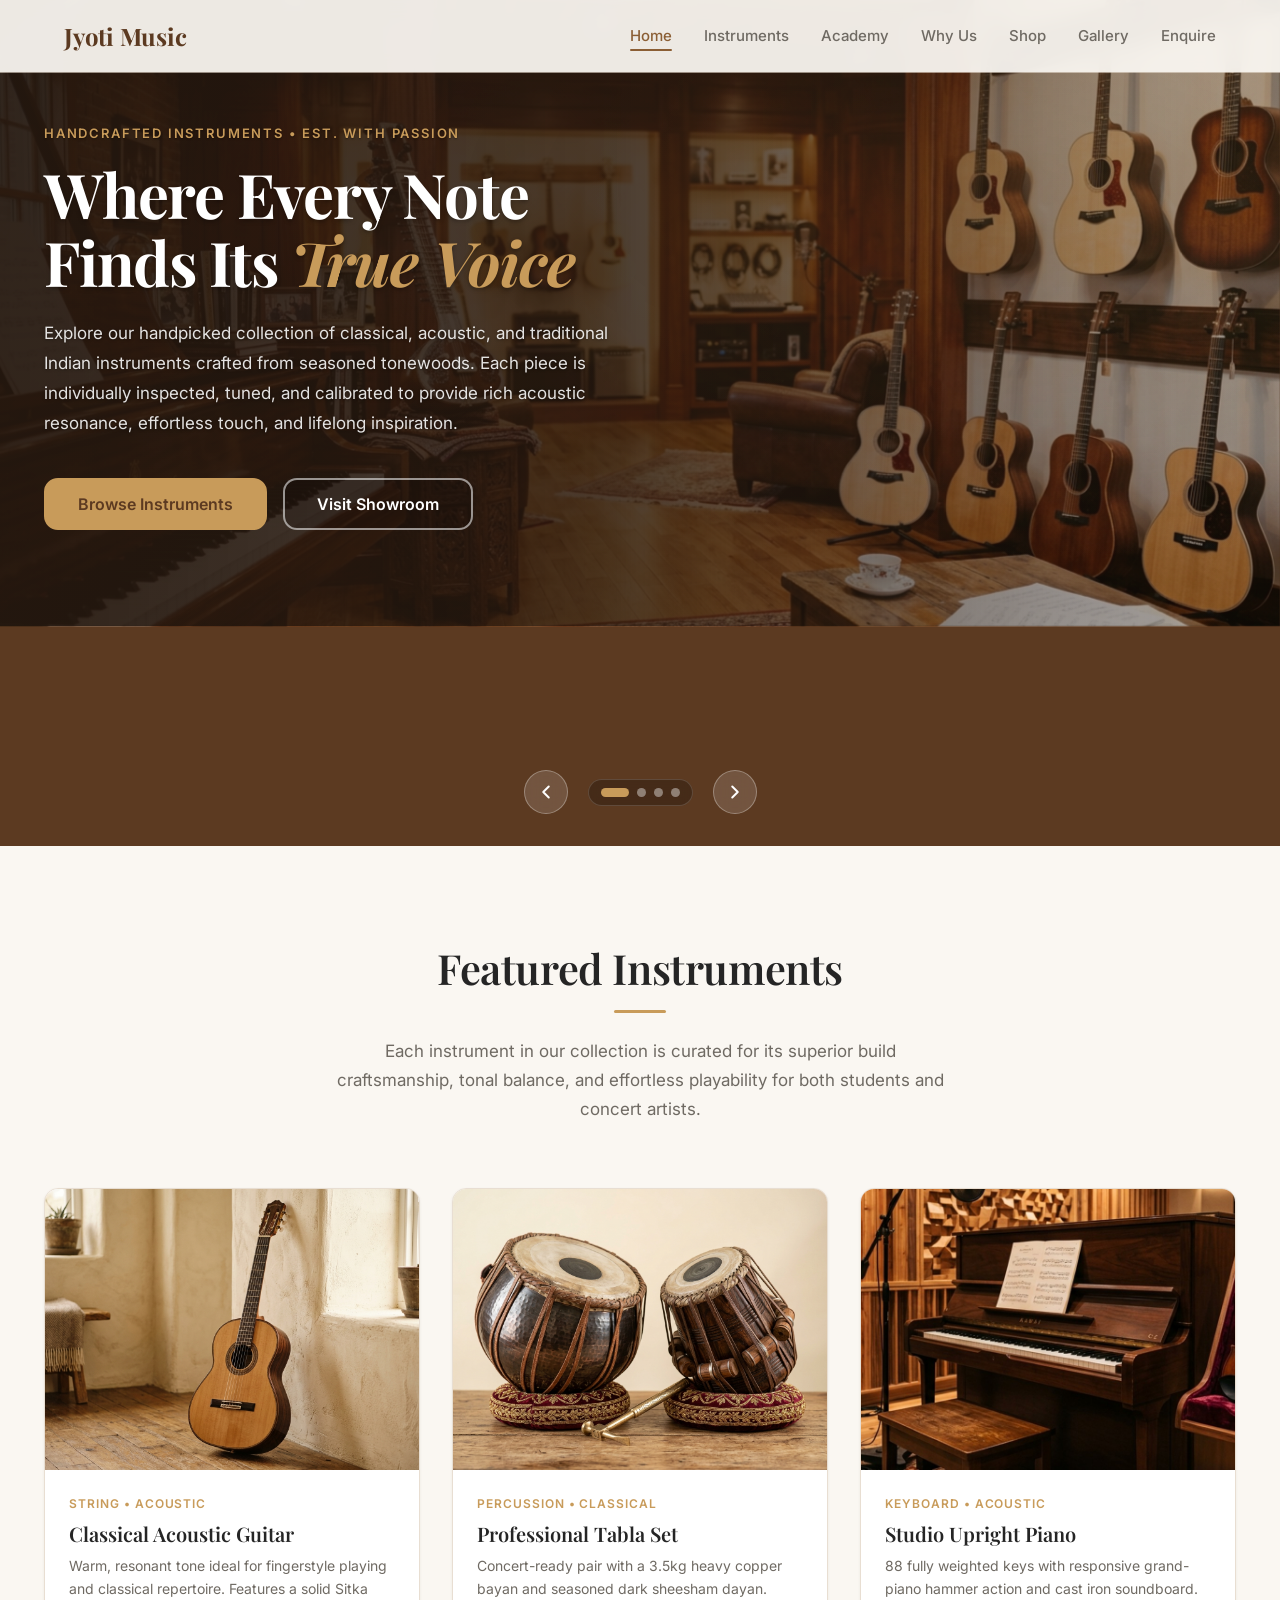
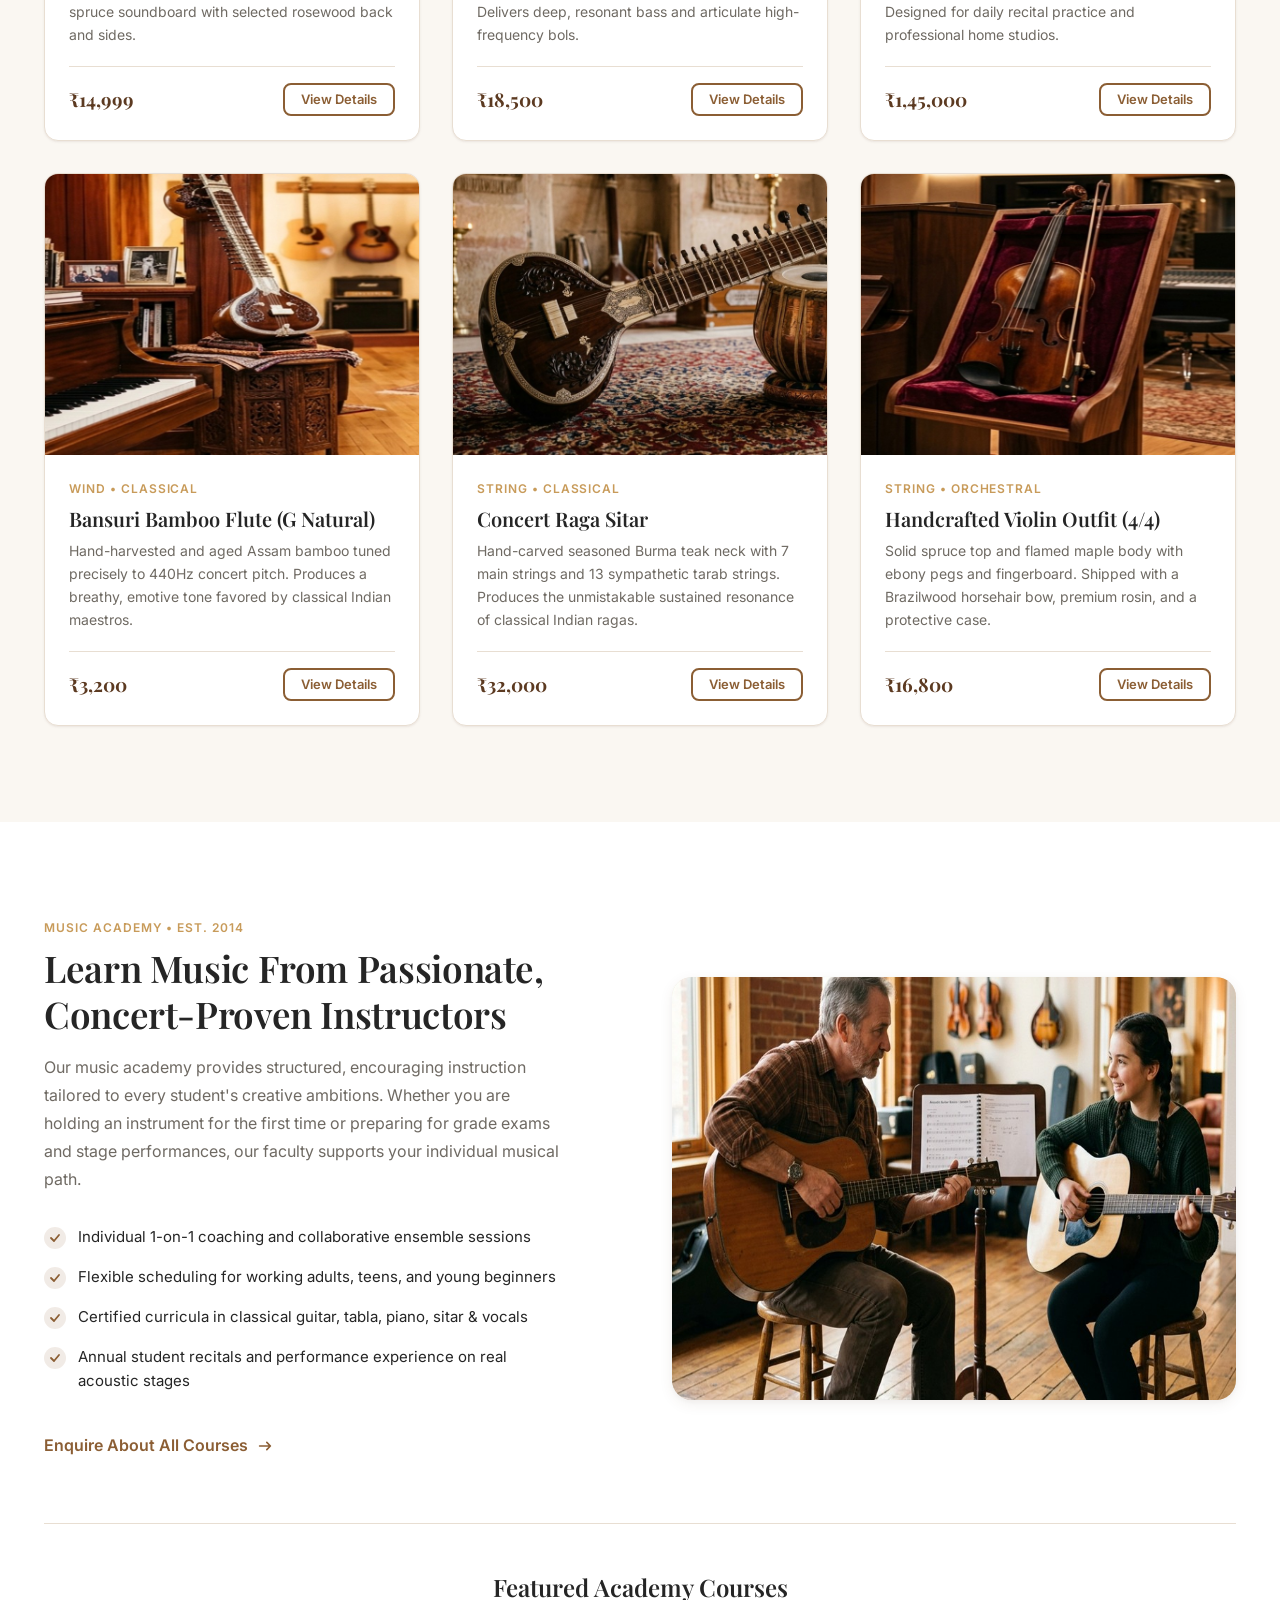
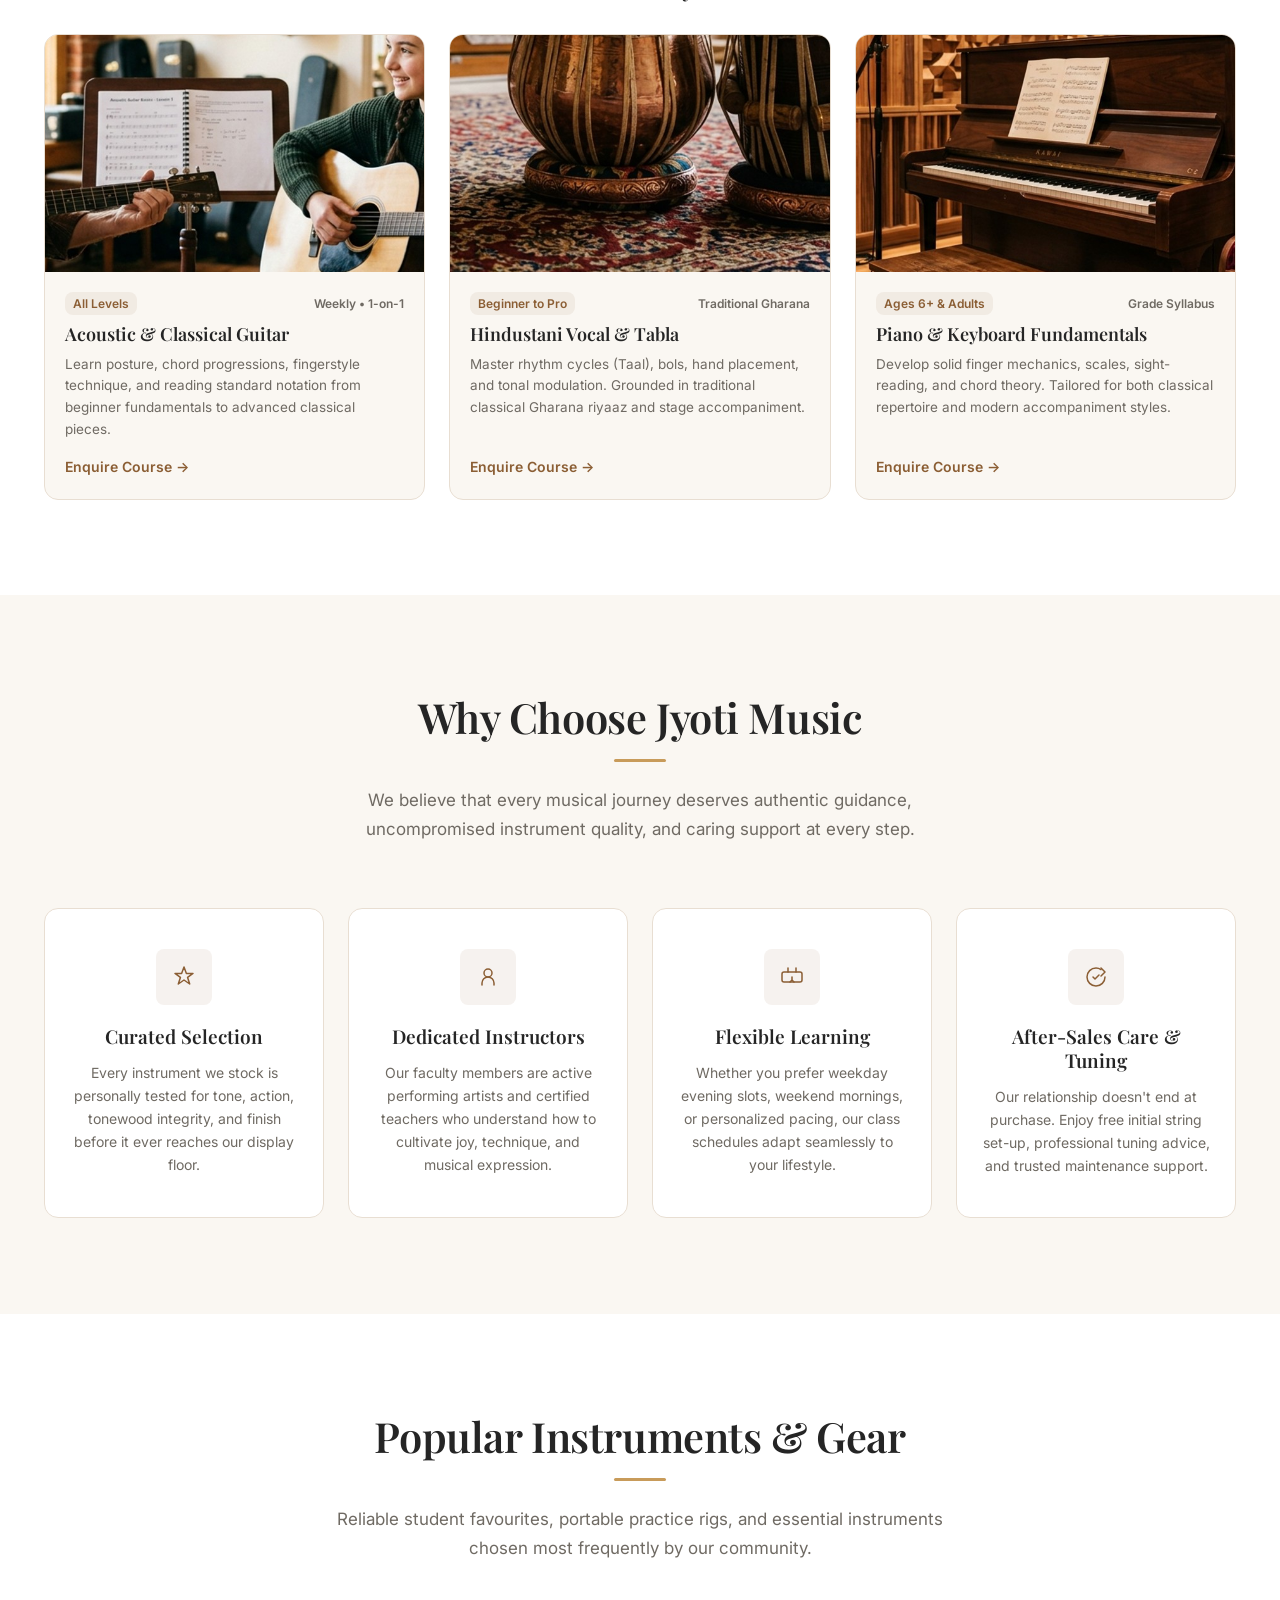
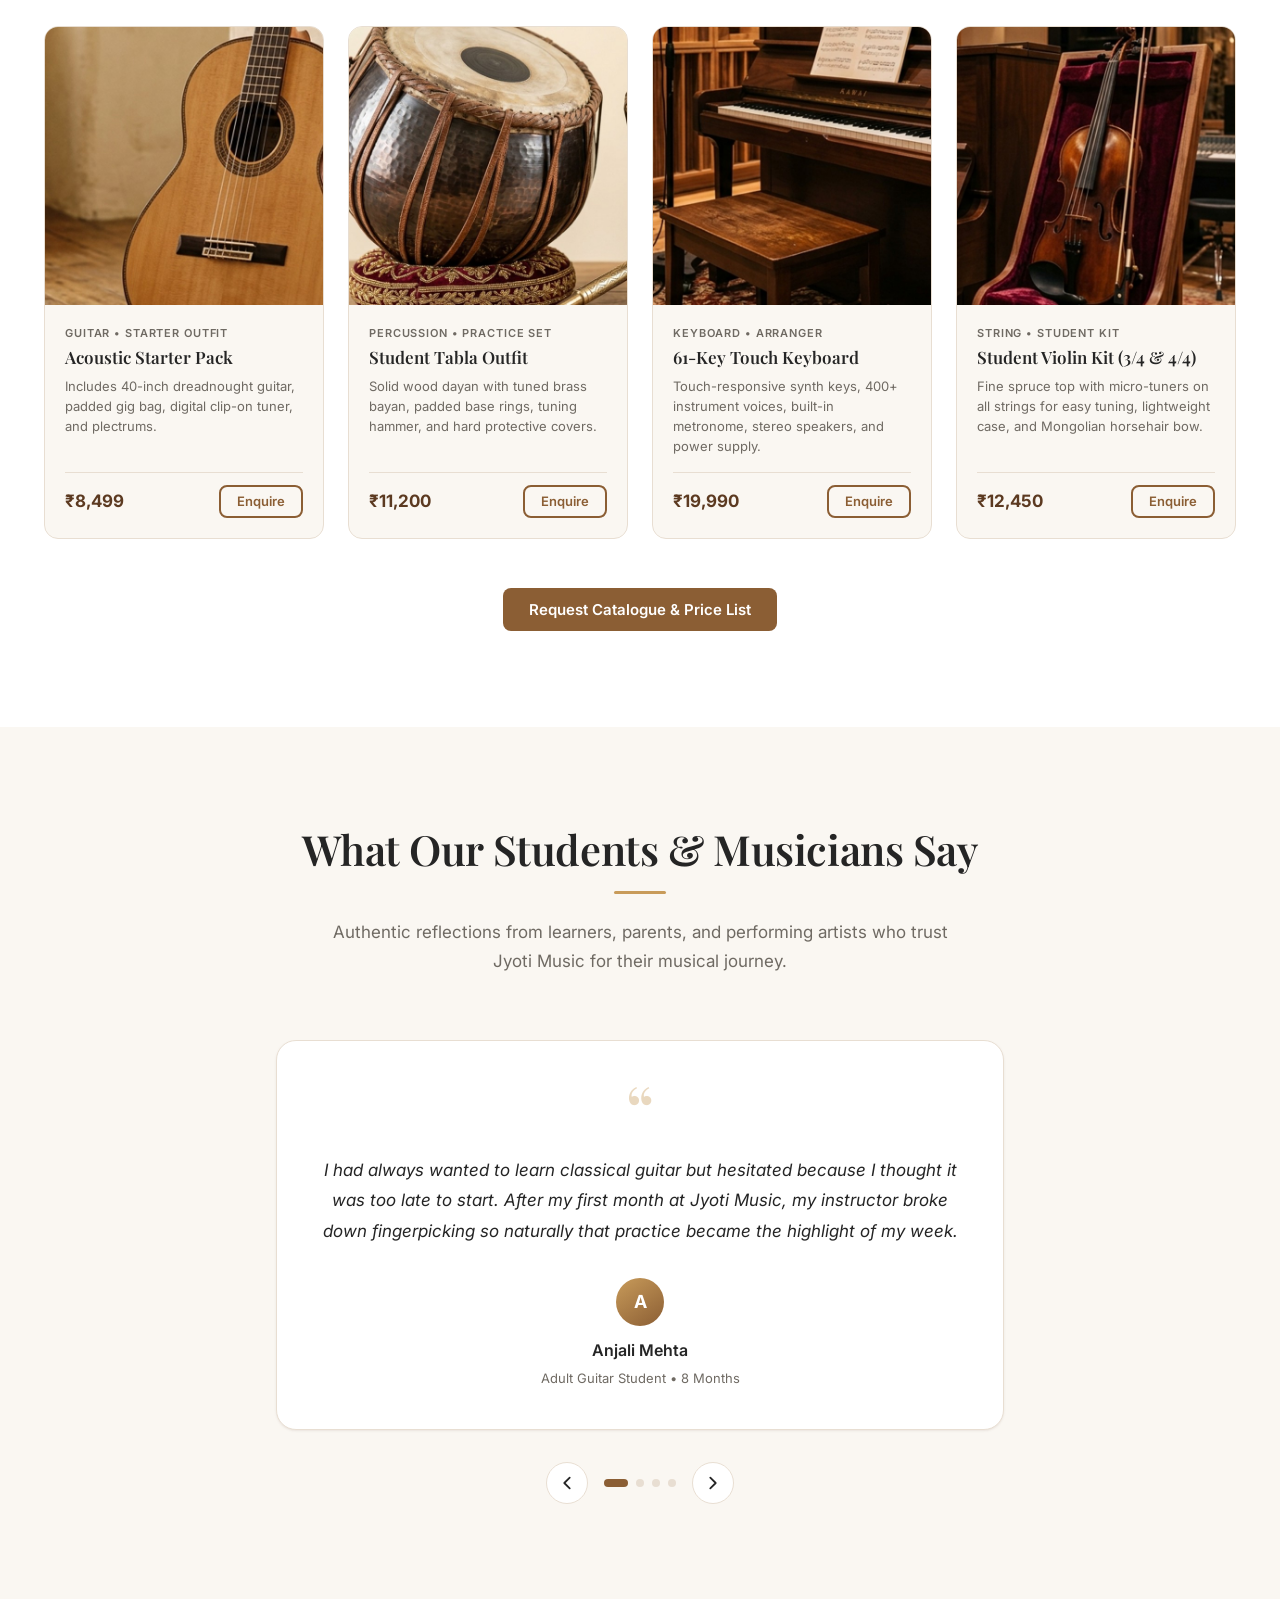
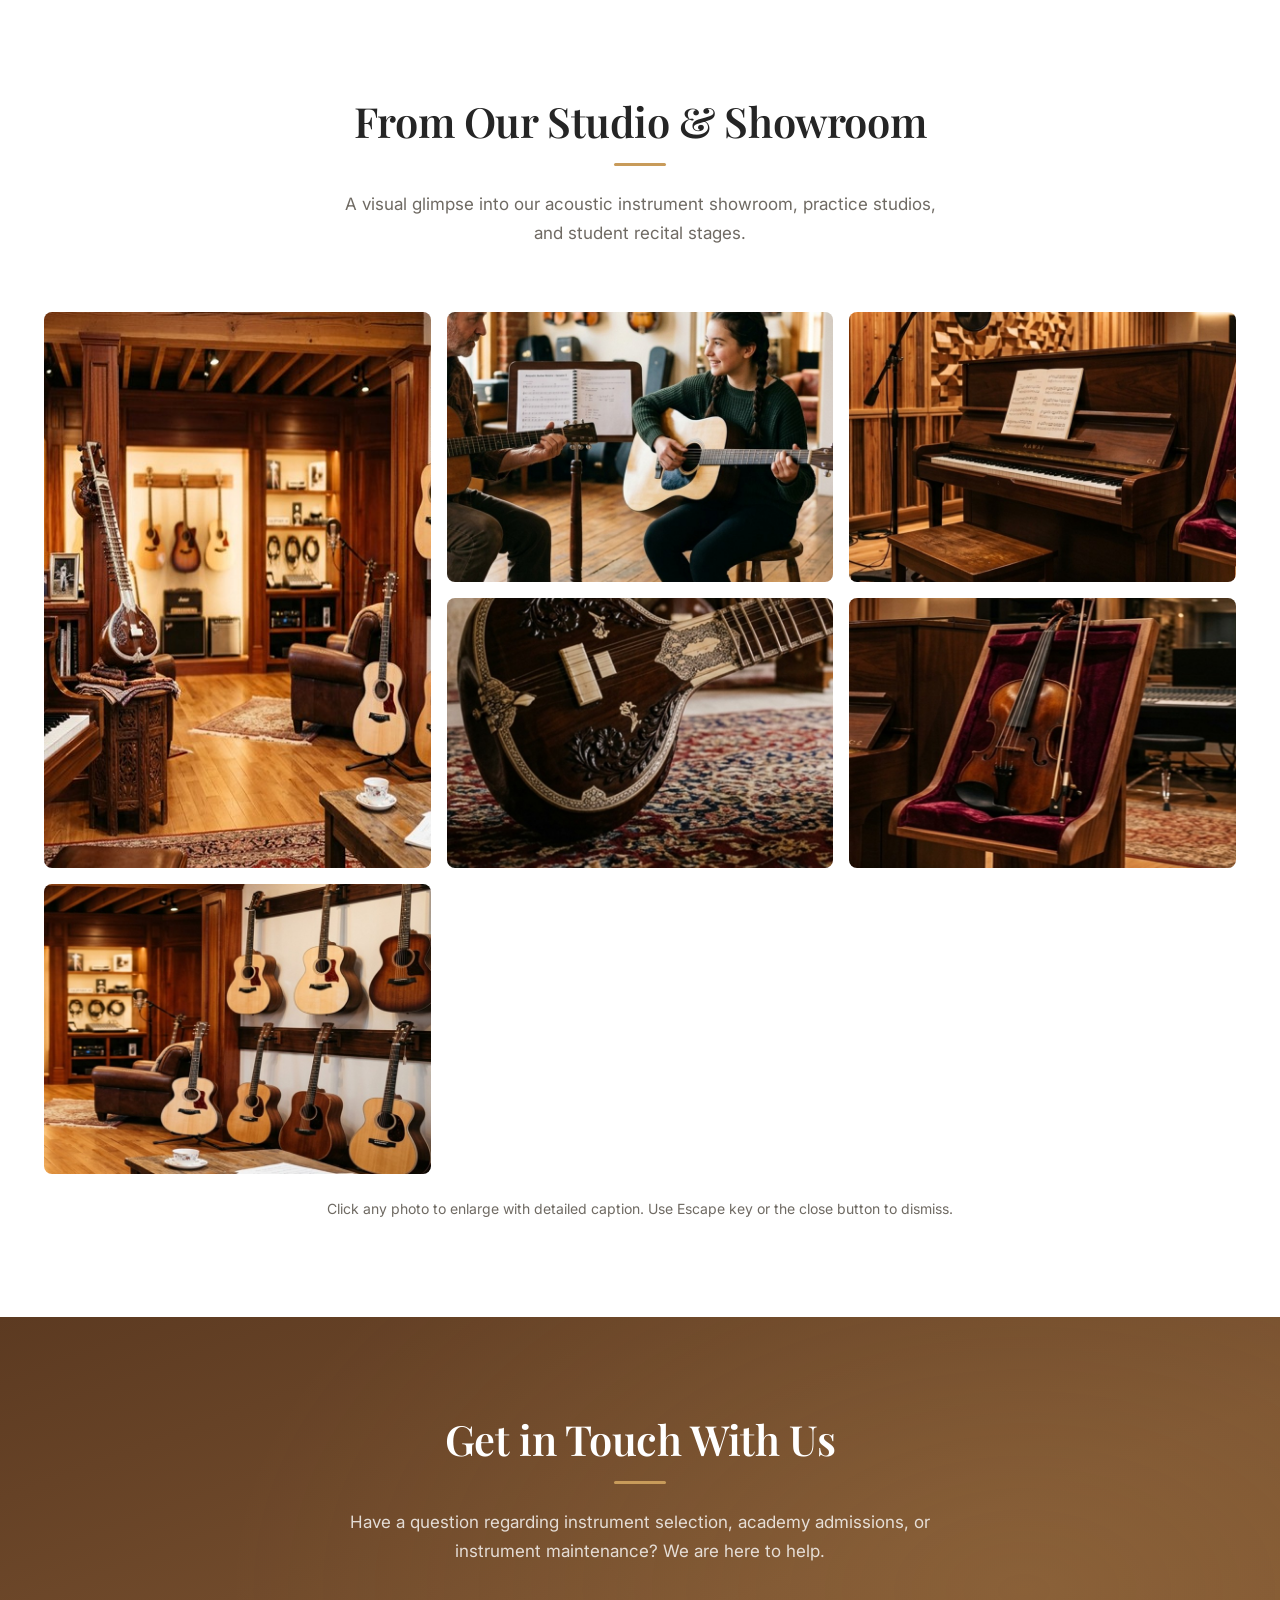
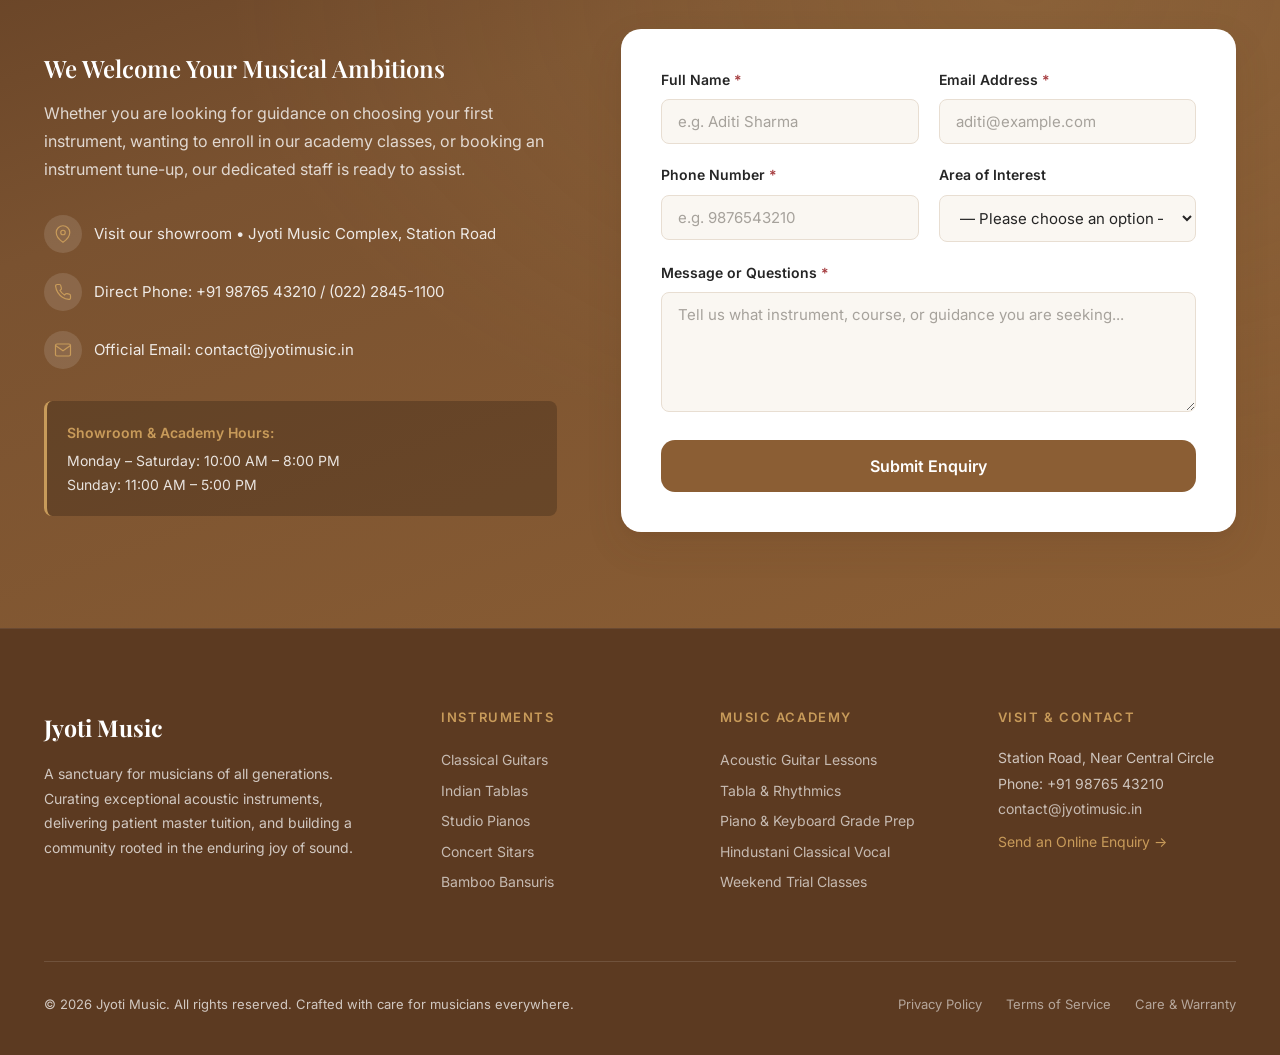
==== homepage/index.html @ 113c002e "adding homepage files" ====
<!DOCTYPE html>
<html lang="en">
<head>
  <meta charset="UTF-8" />
  <meta name="viewport" content="width=device-width, initial-scale=1.0" />
  <meta name="description" content="Jyoti Music — Discover a curated collection of fine musical instruments and enrol in expert-led music classes. Bringing the joy of music to every home." />
  <title>Jyoti Music | Fine Instruments &amp; Music Academy</title>

  <!-- Google Fonts — Playfair Display & Inter -->
  <link rel="preconnect" href="https://fonts.googleapis.com" />
  <link rel="preconnect" href="https://fonts.gstatic.com" crossorigin />
  <link href="https://fonts.googleapis.com/css2?family=Inter:wght@400;500;600;700&family=Playfair+Display:ital,wght@0,600;0,700;1,600&display=swap" rel="stylesheet" />

  <!-- Module stylesheet -->
  <link rel="stylesheet" href="css/style.css" />
</head>
<body>

  <!-- ==========================================
       HEADER & NAVIGATION
       ========================================== -->
  <header class="home-header" id="home-header" role="banner">
    <nav class="home-nav" aria-label="Main navigation">

      <a href="#home-hero" class="home-logo" aria-label="Jyoti Music — go to homepage">
        Jyoti Music
      </a>

      <!-- Mobile overlay -->
      <div class="home-nav-overlay" id="home-nav-overlay" aria-hidden="true"></div>

      <!-- Nav links -->
      <ul class="home-nav-links" id="home-nav-links" role="list">
        <li><a href="#home-hero"        class="home-nav-link home-nav-link--active">Home</a></li>
        <li><a href="#home-instruments" class="home-nav-link">Instruments</a></li>
        <li><a href="#home-academy"     class="home-nav-link">Academy</a></li>
        <li><a href="#home-why"         class="home-nav-link">Why Us</a></li>
        <li><a href="#home-products"    class="home-nav-link">Shop</a></li>
        <li><a href="#home-gallery"     class="home-nav-link">Gallery</a></li>
        <li><a href="#home-enquiry"     class="home-nav-link">Enquire</a></li>
      </ul>

      <!-- Hamburger toggle -->
      <button
        class="home-nav-toggle"
        id="home-nav-toggle"
        aria-label="Open navigation menu"
        aria-expanded="false"
        aria-controls="home-nav-links"
      >
        <span class="home-nav-toggle-bar"></span>
        <span class="home-nav-toggle-bar"></span>
        <span class="home-nav-toggle-bar"></span>
      </button>

    </nav>
  </header>


  <main id="main-content">

    <!-- ==========================================
         HERO SECTION (IMAGE & CONTENT SLIDER)
         ========================================== -->
    <section
      class="home-hero"
      id="home-hero"
      aria-label="Jyoti Music Highlights Slider"
      role="region"
      aria-roledescription="carousel"
    >
      <div class="home-hero-slider" id="home-hero-slider" aria-live="polite">

        <!-- Slide 1: Handcrafted Instruments -->
        <div
          class="home-hero-slide home-hero-slide--active"
          role="group"
          aria-roledescription="slide"
          aria-label="Slide 1 of 4: Handcrafted Instruments"
          data-slide="0"
        >
          <div class="home-hero-slide-bg" style="background-image: url('assets/hero-instruments.jpg');" role="img" aria-label="Jyoti Music showroom with guitars, sitar, and upright piano"></div>
          <div class="home-hero-slide-overlay" aria-hidden="true"></div>
          <div class="home-container home-hero-content">
            <span class="home-hero-eyebrow">Handcrafted Instruments &bull; Est. With Passion</span>
            <h1 class="home-hero-title">
              Where Every Note<br />
              Finds Its <em>True Voice</em>
            </h1>
            <p class="home-hero-description">
              Explore our handpicked collection of classical, acoustic, and traditional Indian instruments crafted from seasoned tonewoods. Each piece is individually inspected, tuned, and calibrated to provide rich acoustic resonance, effortless touch, and lifelong inspiration.
            </p>
            <div class="home-hero-actions">
              <a href="#home-instruments" class="home-btn home-btn--primary home-btn--lg">
                Browse Instruments
              </a>
              <a href="#home-enquiry" class="home-btn home-btn--secondary home-btn--lg">
                Visit Showroom
              </a>
            </div>
          </div>
        </div>

        <!-- Slide 2: Music Academy -->
        <div
          class="home-hero-slide"
          role="group"
          aria-roledescription="slide"
          aria-label="Slide 2 of 4: Jyoti Music Academy"
          data-slide="1"
        >
          <div class="home-hero-slide-bg" style="background-image: url('assets/hero-academy.jpg');" role="img" aria-label="Music instructor teaching guitar to a young student"></div>
          <div class="home-hero-slide-overlay" aria-hidden="true"></div>
          <div class="home-container home-hero-content">
            <span class="home-hero-eyebrow">Jyoti Music Academy &bull; All Ages &amp; Levels</span>
            <h2 class="home-hero-title">
              Master the Craft With<br />
              <em>Devoted Mentors</em>
            </h2>
            <p class="home-hero-description">
              Whether you are discovering your first acoustic guitar chords or mastering intricate classical ragas, our academy nurtures musical fluency in a welcoming, structured environment. Benefit from personalized one-on-one sessions led by experienced concert musicians.
            </p>
            <div class="home-hero-actions">
              <a href="#home-academy" class="home-btn home-btn--primary home-btn--lg">
                Explore Academy
              </a>
              <a href="#home-enquiry" class="home-btn home-btn--secondary home-btn--lg">
                Book a Trial Class
              </a>
            </div>
          </div>
        </div>

        <!-- Slide 3: Indian Classical Heritage -->
        <div
          class="home-hero-slide"
          role="group"
          aria-roledescription="slide"
          aria-label="Slide 3 of 4: Indian Classical Heritage"
          data-slide="2"
        >
          <div class="home-hero-slide-bg" style="background-image: url('assets/hero-classical.jpg');" role="img" aria-label="Concert sitar and professional tabla pair on an ornate rug"></div>
          <div class="home-hero-slide-overlay" aria-hidden="true"></div>
          <div class="home-container home-hero-content">
            <span class="home-hero-eyebrow">Classical Heritage &bull; Artisan Craftsmanship</span>
            <h2 class="home-hero-title">
              Authentic Sitars, Tablas &amp;<br />
              <em>Sacred Harmonies</em>
            </h2>
            <p class="home-hero-description">
              Experience the transcendent acoustic depth of Hindustani music through our master-crafted Sitars, concert-grade Tablas, and aged bamboo Bansuris. Built by traditional luthier families with centuries of acoustic heritage and immaculate tonal precision.
            </p>
            <div class="home-hero-actions">
              <a href="#home-instruments" class="home-btn home-btn--primary home-btn--lg">
                View Classical Range
              </a>
              <a href="#home-enquiry" class="home-btn home-btn--secondary home-btn--lg">
                Custom Instrument Order
              </a>
            </div>
          </div>
        </div>

        <!-- Slide 4: Studio & Stage Performance -->
        <div
          class="home-hero-slide"
          role="group"
          aria-roledescription="slide"
          aria-label="Slide 4 of 4: Studio and Stage Gear"
          data-slide="3"
        >
          <div class="home-hero-slide-bg" style="background-image: url('assets/hero-studio.jpg');" role="img" aria-label="Acoustic music recording studio with upright piano and violin"></div>
          <div class="home-hero-slide-overlay" aria-hidden="true"></div>
          <div class="home-container home-hero-content">
            <span class="home-hero-eyebrow">Studio &amp; Stage &bull; Pro Acoustic Audio</span>
            <h2 class="home-hero-title">
              Precision Acoustic Instruments for<br />
              <em>Concert Stages</em>
            </h2>
            <p class="home-hero-description">
              Elevate your rehearsals and stage performances with our premier selection of studio upright pianos, responsive digital keyboards, and expressive orchestral violins. Every unit is tested, set up, and backed by our in-house maintenance specialists.
            </p>
            <div class="home-hero-actions">
              <a href="#home-products" class="home-btn home-btn--primary home-btn--lg">
                Shop Popular Gear
              </a>
              <a href="#home-enquiry" class="home-btn home-btn--secondary home-btn--lg">
                Speak to a Specialist
              </a>
            </div>
          </div>
        </div>

      </div><!-- /.home-hero-slider -->

      <!-- Slider Controls -->
      <div class="home-hero-controls" role="group" aria-label="Hero slider controls">
        <button class="home-hero-btn home-hero-btn--prev" id="home-hero-prev" aria-label="Previous slide">
          <svg viewBox="0 0 24 24" xmlns="http://www.w3.org/2000/svg" aria-hidden="true" width="22" height="22">
            <path d="M15 18l-6-6 6-6" stroke="currentColor" stroke-width="2.2" stroke-linecap="round" stroke-linejoin="round" fill="none"/>
          </svg>
        </button>

        <div class="home-hero-dots" id="home-hero-dots" role="group" aria-label="Slide indicators">
          <button class="home-hero-dot home-hero-dot--active" data-slide-index="0" aria-label="Go to slide 1" aria-pressed="true"></button>
          <button class="home-hero-dot" data-slide-index="1" aria-label="Go to slide 2" aria-pressed="false"></button>
          <button class="home-hero-dot" data-slide-index="2" aria-label="Go to slide 3" aria-pressed="false"></button>
          <button class="home-hero-dot" data-slide-index="3" aria-label="Go to slide 4" aria-pressed="false"></button>
        </div>

        <button class="home-hero-btn home-hero-btn--next" id="home-hero-next" aria-label="Next slide">
          <svg viewBox="0 0 24 24" xmlns="http://www.w3.org/2000/svg" aria-hidden="true" width="22" height="22">
            <path d="M9 18l6-6-6-6" stroke="currentColor" stroke-width="2.2" stroke-linecap="round" stroke-linejoin="round" fill="none"/>
          </svg>
        </button>
      </div>

    </section>


    <!-- ==========================================
         FEATURED INSTRUMENTS
         ========================================== -->
    <section class="home-section home-instruments" id="home-instruments" aria-labelledby="home-instruments-heading">
      <div class="home-container">

        <header class="home-section-header home-reveal">
          <h2 class="home-section-title" id="home-instruments-heading">Featured Instruments</h2>
          <hr class="home-section-divider" />
          <p class="home-section-subtitle">
            Each instrument in our collection is curated for its superior build craftsmanship, tonal balance, and effortless playability for both students and concert artists.
          </p>
        </header>

        <div class="home-instruments-grid" role="list">

          <!-- Card 1: Classical Acoustic Guitar -->
          <article class="home-instrument-card home-reveal" role="listitem">
            <div class="home-instrument-card-img">
              <img src="assets/guitar.jpg" alt="Handcrafted classical acoustic guitar with solid spruce top" loading="lazy" />
            </div>
            <div class="home-instrument-card-body">
              <p class="home-instrument-card-category">String &bull; Acoustic</p>
              <h3 class="home-instrument-card-name">Classical Acoustic Guitar</h3>
              <p class="home-instrument-card-desc">
                Warm, resonant tone ideal for fingerstyle playing and classical repertoire. Features a solid Sitka spruce soundboard with selected rosewood back and sides.
              </p>
              <div class="home-instrument-card-footer">
                <span class="home-instrument-card-price">&#8377;14,999</span>
                <a href="#home-enquiry" class="home-btn home-btn--secondary home-btn--sm" aria-label="View Classical Acoustic Guitar details">
                  View Details
                </a>
              </div>
            </div>
          </article>

          <!-- Card 2: Professional Tabla Set -->
          <article class="home-instrument-card home-reveal" role="listitem">
            <div class="home-instrument-card-img">
              <img src="assets/tabla.jpg" alt="Concert-grade Indian Tabla set with heavy copper bayan and sheesham dayan" loading="lazy" />
            </div>
            <div class="home-instrument-card-body">
              <p class="home-instrument-card-category">Percussion &bull; Classical</p>
              <h3 class="home-instrument-card-name">Professional Tabla Set</h3>
              <p class="home-instrument-card-desc">
                Concert-ready pair with a 3.5kg heavy copper bayan and seasoned dark sheesham dayan. Delivers deep, resonant bass and articulate high-frequency bols.
              </p>
              <div class="home-instrument-card-footer">
                <span class="home-instrument-card-price">&#8377;18,500</span>
                <a href="#home-enquiry" class="home-btn home-btn--secondary home-btn--sm" aria-label="View Professional Tabla Set details">
                  View Details
                </a>
              </div>
            </div>
          </article>

          <!-- Card 3: Studio Upright Piano -->
          <article class="home-instrument-card home-reveal" role="listitem">
            <div class="home-instrument-card-img">
              <img src="assets/piano.jpg" alt="Polished walnut studio upright acoustic piano" loading="lazy" />
            </div>
            <div class="home-instrument-card-body">
              <p class="home-instrument-card-category">Keyboard &bull; Acoustic</p>
              <h3 class="home-instrument-card-name">Studio Upright Piano</h3>
              <p class="home-instrument-card-desc">
                88 fully weighted keys with responsive grand-piano hammer action and cast iron soundboard. Designed for daily recital practice and professional home studios.
              </p>
              <div class="home-instrument-card-footer">
                <span class="home-instrument-card-price">&#8377;1,45,000</span>
                <a href="#home-enquiry" class="home-btn home-btn--secondary home-btn--sm" aria-label="View Studio Upright Piano details">
                  View Details
                </a>
              </div>
            </div>
          </article>

          <!-- Card 4: Bansuri Bamboo Flute -->
          <article class="home-instrument-card home-reveal" role="listitem">
            <div class="home-instrument-card-img">
              <img src="assets/bansuri.jpg" alt="Handcrafted Indian classical bamboo bansuri flute" loading="lazy" />
            </div>
            <div class="home-instrument-card-body">
              <p class="home-instrument-card-category">Wind &bull; Classical</p>
              <h3 class="home-instrument-card-name">Bansuri Bamboo Flute (G Natural)</h3>
              <p class="home-instrument-card-desc">
                Hand-harvested and aged Assam bamboo tuned precisely to 440Hz concert pitch. Produces a breathy, emotive tone favored by classical Indian maestros.
              </p>
              <div class="home-instrument-card-footer">
                <span class="home-instrument-card-price">&#8377;3,200</span>
                <a href="#home-enquiry" class="home-btn home-btn--secondary home-btn--sm" aria-label="View Bansuri Bamboo Flute details">
                  View Details
                </a>
              </div>
            </div>
          </article>

          <!-- Card 5: Concert Raga Sitar -->
          <article class="home-instrument-card home-reveal" role="listitem">
            <div class="home-instrument-card-img">
              <img src="assets/sitar.jpg" alt="Traditional Teak wood sitar with carved gourd resonator" loading="lazy" />
            </div>
            <div class="home-instrument-card-body">
              <p class="home-instrument-card-category">String &bull; Classical</p>
              <h3 class="home-instrument-card-name">Concert Raga Sitar</h3>
              <p class="home-instrument-card-desc">
                Hand-carved seasoned Burma teak neck with 7 main strings and 13 sympathetic tarab strings. Produces the unmistakable sustained resonance of classical Indian ragas.
              </p>
              <div class="home-instrument-card-footer">
                <span class="home-instrument-card-price">&#8377;32,000</span>
                <a href="#home-enquiry" class="home-btn home-btn--secondary home-btn--sm" aria-label="View Concert Raga Sitar details">
                  View Details
                </a>
              </div>
            </div>
          </article>

          <!-- Card 6: Handcrafted Violin Outfit -->
          <article class="home-instrument-card home-reveal" role="listitem">
            <div class="home-instrument-card-img">
              <img src="assets/violin.jpg" alt="Handcrafted acoustic violin with bow in a fitted velvet case" loading="lazy" />
            </div>
            <div class="home-instrument-card-body">
              <p class="home-instrument-card-category">String &bull; Orchestral</p>
              <h3 class="home-instrument-card-name">Handcrafted Violin Outfit (4/4)</h3>
              <p class="home-instrument-card-desc">
                Solid spruce top and flamed maple body with ebony pegs and fingerboard. Shipped with a Brazilwood horsehair bow, premium rosin, and a protective case.
              </p>
              <div class="home-instrument-card-footer">
                <span class="home-instrument-card-price">&#8377;16,800</span>
                <a href="#home-enquiry" class="home-btn home-btn--secondary home-btn--sm" aria-label="View Handcrafted Violin Outfit details">
                  View Details
                </a>
              </div>
            </div>
          </article>

        </div><!-- /.home-instruments-grid -->

      </div>
    </section>


    <!-- ==========================================
         ACADEMY PREVIEW & COURSE CARDS
         ========================================== -->
    <section class="home-section home-academy" id="home-academy" aria-labelledby="home-academy-heading">
      <div class="home-container">

        <div class="home-academy-layout">

          <div class="home-academy-content home-reveal">
            <p class="home-instrument-card-category">Music Academy &bull; Est. 2014</p>
            <h2 class="home-academy-title" id="home-academy-heading">
              Learn Music From Passionate, Concert-Proven Instructors
            </h2>
            <p class="home-academy-text">
              Our music academy provides structured, encouraging instruction tailored to every student's creative ambitions. Whether you are holding an instrument for the first time or preparing for grade exams and stage performances, our faculty supports your individual musical path.
            </p>

            <ul class="home-academy-list" aria-label="Academy highlights">
              <li class="home-academy-list-item">
                <span class="home-academy-check" aria-hidden="true">
                  <svg viewBox="0 0 12 12" fill="none" xmlns="http://www.w3.org/2000/svg" aria-hidden="true">
                    <polyline points="2,6 5,9 10,3" stroke="#8B5E34" stroke-width="1.8" stroke-linecap="round" stroke-linejoin="round"/>
                  </svg>
                </span>
                Individual 1-on-1 coaching and collaborative ensemble sessions
              </li>
              <li class="home-academy-list-item">
                <span class="home-academy-check" aria-hidden="true">
                  <svg viewBox="0 0 12 12" fill="none" xmlns="http://www.w3.org/2000/svg" aria-hidden="true">
                    <polyline points="2,6 5,9 10,3" stroke="#8B5E34" stroke-width="1.8" stroke-linecap="round" stroke-linejoin="round"/>
                  </svg>
                </span>
                Flexible scheduling for working adults, teens, and young beginners
              </li>
              <li class="home-academy-list-item">
                <span class="home-academy-check" aria-hidden="true">
                  <svg viewBox="0 0 12 12" fill="none" xmlns="http://www.w3.org/2000/svg" aria-hidden="true">
                    <polyline points="2,6 5,9 10,3" stroke="#8B5E34" stroke-width="1.8" stroke-linecap="round" stroke-linejoin="round"/>
                  </svg>
                </span>
                Certified curricula in classical guitar, tabla, piano, sitar &amp; vocals
              </li>
              <li class="home-academy-list-item">
                <span class="home-academy-check" aria-hidden="true">
                  <svg viewBox="0 0 12 12" fill="none" xmlns="http://www.w3.org/2000/svg" aria-hidden="true">
                    <polyline points="2,6 5,9 10,3" stroke="#8B5E34" stroke-width="1.8" stroke-linecap="round" stroke-linejoin="round"/>
                  </svg>
                </span>
                Annual student recitals and performance experience on real acoustic stages
              </li>
            </ul>

            <a href="enquiry.html" class="home-academy-link" aria-label="Enquire about music courses at Jyoti Music Academy">
              Enquire About All Courses
              <svg viewBox="0 0 20 20" fill="none" xmlns="http://www.w3.org/2000/svg" aria-hidden="true" width="18" height="18">
                <path d="M4 10h12M12 6l4 4-4 4" stroke="#8B5E34" stroke-width="1.8" stroke-linecap="round" stroke-linejoin="round"/>
              </svg>
            </a>
          </div>

          <div class="home-academy-visual home-reveal">
            <img src="assets/academy-lesson.jpg" alt="Music lesson session with instructor and student playing acoustic guitar" loading="lazy" />
          </div>

        </div>

        <!-- 3 Course Preview Cards -->
        <div class="home-courses-preview home-reveal">
          <h3 class="home-courses-preview-heading">Featured Academy Courses</h3>

          <div class="home-courses-grid" role="list">

            <!-- Course 1 -->
            <article class="home-course-card" role="listitem">
              <div class="home-course-card-img">
                <img src="assets/course-guitar.jpg" alt="Acoustic and classical guitar lesson" loading="lazy" />
              </div>
              <div class="home-course-card-body">
                <div class="home-course-meta">
                  <span class="home-course-level">All Levels</span>
                  <span class="home-course-duration">Weekly &bull; 1-on-1</span>
                </div>
                <h4 class="home-course-title">Acoustic &amp; Classical Guitar</h4>
                <p class="home-course-desc">
                  Learn posture, chord progressions, fingerstyle technique, and reading standard notation from beginner fundamentals to advanced classical pieces.
                </p>
                <a href="#home-enquiry" class="home-course-cta">Enquire Course &rarr;</a>
              </div>
            </article>

            <!-- Course 2 -->
            <article class="home-course-card" role="listitem">
              <div class="home-course-card-img">
                <img src="assets/course-tabla.jpg" alt="Classical tabla training with guru and student" loading="lazy" />
              </div>
              <div class="home-course-card-body">
                <div class="home-course-meta">
                  <span class="home-course-level">Beginner to Pro</span>
                  <span class="home-course-duration">Traditional Gharana</span>
                </div>
                <h4 class="home-course-title">Hindustani Vocal &amp; Tabla</h4>
                <p class="home-course-desc">
                  Master rhythm cycles (Taal), bols, hand placement, and tonal modulation. Grounded in traditional classical Gharana riyaaz and stage accompaniment.
                </p>
                <a href="#home-enquiry" class="home-course-cta">Enquire Course &rarr;</a>
              </div>
            </article>

            <!-- Course 3 -->
            <article class="home-course-card" role="listitem">
              <div class="home-course-card-img">
                <img src="assets/course-piano.jpg" alt="Piano keyboard lesson with sheet music" loading="lazy" />
              </div>
              <div class="home-course-card-body">
                <div class="home-course-meta">
                  <span class="home-course-level">Ages 6+ &amp; Adults</span>
                  <span class="home-course-duration">Grade Syllabus</span>
                </div>
                <h4 class="home-course-title">Piano &amp; Keyboard Fundamentals</h4>
                <p class="home-course-desc">
                  Develop solid finger mechanics, scales, sight-reading, and chord theory. Tailored for both classical repertoire and modern accompaniment styles.
                </p>
                <a href="#home-enquiry" class="home-course-cta">Enquire Course &rarr;</a>
              </div>
            </article>

          </div>
        </div>

      </div>
    </section>


    <!-- ==========================================
         WHY CHOOSE JYOTI MUSIC
         ========================================== -->
    <section class="home-section home-why" id="home-why" aria-labelledby="home-why-heading">
      <div class="home-container">

        <header class="home-section-header home-reveal">
          <h2 class="home-section-title" id="home-why-heading">Why Choose Jyoti Music</h2>
          <hr class="home-section-divider" />
          <p class="home-section-subtitle">
            We believe that every musical journey deserves authentic guidance, uncompromised instrument quality, and caring support at every step.
          </p>
        </header>

        <div class="home-why-grid">

          <div class="home-why-card home-reveal">
            <div class="home-why-icon" aria-hidden="true">
              <svg viewBox="0 0 24 24" xmlns="http://www.w3.org/2000/svg">
                <path d="M12 2l2.4 6.4H21l-5.4 4 2.1 6.6L12 15l-5.7 4 2.1-6.6L3 8.4h6.6L12 2z"/>
              </svg>
            </div>
            <h3 class="home-why-card-title">Curated Selection</h3>
            <p class="home-why-card-desc">
              Every instrument we stock is personally tested for tone, action, tonewood integrity, and finish before it ever reaches our display floor.
            </p>
          </div>

          <div class="home-why-card home-reveal">
            <div class="home-why-icon" aria-hidden="true">
              <svg viewBox="0 0 24 24" xmlns="http://www.w3.org/2000/svg">
                <circle cx="12" cy="8" r="4"/>
                <path d="M6 20v-2a6 6 0 0 1 12 0v2"/>
              </svg>
            </div>
            <h3 class="home-why-card-title">Dedicated Instructors</h3>
            <p class="home-why-card-desc">
              Our faculty members are active performing artists and certified teachers who understand how to cultivate joy, technique, and musical expression.
            </p>
          </div>

          <div class="home-why-card home-reveal">
            <div class="home-why-icon" aria-hidden="true">
              <svg viewBox="0 0 24 24" xmlns="http://www.w3.org/2000/svg">
                <path d="M20 7H4a2 2 0 0 0-2 2v6a2 2 0 0 0 2 2h16a2 2 0 0 0 2-2V9a2 2 0 0 0-2-2z"/>
                <path d="M16 3v4M8 3v4M12 12v3M12 15l-2 2M12 15l2 2"/>
              </svg>
            </div>
            <h3 class="home-why-card-title">Flexible Learning</h3>
            <p class="home-why-card-desc">
              Whether you prefer weekday evening slots, weekend mornings, or personalized pacing, our class schedules adapt seamlessly to your lifestyle.
            </p>
          </div>

          <div class="home-why-card home-reveal">
            <div class="home-why-icon" aria-hidden="true">
              <svg viewBox="0 0 24 24" xmlns="http://www.w3.org/2000/svg">
                <path d="M9 12l2 2 4-4"/>
                <path d="M21 12c0 4.97-4.03 9-9 9s-9-4.03-9-9 4.03-9 9-9c1.86 0 3.58.57 5 1.54"/>
                <path d="M17 3l4 4-4 4"/>
              </svg>
            </div>
            <h3 class="home-why-card-title">After-Sales Care &amp; Tuning</h3>
            <p class="home-why-card-desc">
              Our relationship doesn't end at purchase. Enjoy free initial string set-up, professional tuning advice, and trusted maintenance support.
            </p>
          </div>

        </div>

      </div>
    </section>


    <!-- ==========================================
         POPULAR INSTRUMENTS / STORE PRODUCTS
         ========================================== -->
    <section class="home-section home-products" id="home-products" aria-labelledby="home-products-heading">
      <div class="home-container">

        <header class="home-section-header home-reveal">
          <h2 class="home-section-title" id="home-products-heading">Popular Instruments &amp; Gear</h2>
          <hr class="home-section-divider" />
          <p class="home-section-subtitle">
            Reliable student favourites, portable practice rigs, and essential instruments chosen most frequently by our community.
          </p>
        </header>

        <div class="home-products-grid" role="list">

          <!-- Product 1 -->
          <article class="home-product-card home-reveal" role="listitem">
            <div class="home-product-card-img">
              <img src="assets/product-guitar.jpg" alt="Beginner acoustic guitar starter pack" loading="lazy" />
            </div>
            <div class="home-product-card-body">
              <p class="home-product-card-category">Guitar &bull; Starter Outfit</p>
              <h3 class="home-product-card-name">Acoustic Starter Pack</h3>
              <p class="home-product-card-desc">
                Includes 40-inch dreadnought guitar, padded gig bag, digital clip-on tuner, and plectrums.
              </p>
              <div class="home-product-card-footer">
                <span class="home-product-card-price">&#8377;8,499</span>
                <a href="#home-enquiry" class="home-btn home-btn--secondary home-btn--sm" aria-label="Enquire about Acoustic Starter Pack">
                  Enquire
                </a>
              </div>
            </div>
          </article>

          <!-- Product 2 -->
          <article class="home-product-card home-reveal" role="listitem">
            <div class="home-product-card-img">
              <img src="assets/product-tabla.jpg" alt="Student practice tabla pair" loading="lazy" />
            </div>
            <div class="home-product-card-body">
              <p class="home-product-card-category">Percussion &bull; Practice Set</p>
              <h3 class="home-product-card-name">Student Tabla Outfit</h3>
              <p class="home-product-card-desc">
                Solid wood dayan with tuned brass bayan, padded base rings, tuning hammer, and hard protective covers.
              </p>
              <div class="home-product-card-footer">
                <span class="home-product-card-price">&#8377;11,200</span>
                <a href="#home-enquiry" class="home-btn home-btn--secondary home-btn--sm" aria-label="Enquire about Student Tabla Outfit">
                  Enquire
                </a>
              </div>
            </div>
          </article>

          <!-- Product 3 -->
          <article class="home-product-card home-reveal" role="listitem">
            <div class="home-product-card-img">
              <img src="assets/product-keyboard.jpg" alt="61-key portable digital arranger keyboard" loading="lazy" />
            </div>
            <div class="home-product-card-body">
              <p class="home-product-card-category">Keyboard &bull; Arranger</p>
              <h3 class="home-product-card-name">61-Key Touch Keyboard</h3>
              <p class="home-product-card-desc">
                Touch-responsive synth keys, 400+ instrument voices, built-in metronome, stereo speakers, and power supply.
              </p>
              <div class="home-product-card-footer">
                <span class="home-product-card-price">&#8377;19,990</span>
                <a href="#home-enquiry" class="home-btn home-btn--secondary home-btn--sm" aria-label="Enquire about 61-Key Touch Keyboard">
                  Enquire
                </a>
              </div>
            </div>
          </article>

          <!-- Product 4 -->
          <article class="home-product-card home-reveal" role="listitem">
            <div class="home-product-card-img">
              <img src="assets/product-violin.jpg" alt="Student violin with bow and rosin" loading="lazy" />
            </div>
            <div class="home-product-card-body">
              <p class="home-product-card-category">String &bull; Student Kit</p>
              <h3 class="home-product-card-name">Student Violin Kit (3/4 &amp; 4/4)</h3>
              <p class="home-product-card-desc">
                Fine spruce top with micro-tuners on all strings for easy tuning, lightweight case, and Mongolian horsehair bow.
              </p>
              <div class="home-product-card-footer">
                <span class="home-product-card-price">&#8377;12,450</span>
                <a href="#home-enquiry" class="home-btn home-btn--secondary home-btn--sm" aria-label="Enquire about Student Violin Kit">
                  Enquire
                </a>
              </div>
            </div>
          </article>

        </div>

        <div class="home-products-cta home-reveal">
          <a href="#home-enquiry" class="home-btn home-btn--primary">
            Request Catalogue &amp; Price List
          </a>
        </div>

      </div>
    </section>


    <!-- ==========================================
         TESTIMONIALS CAROUSEL
         ========================================== -->
    <section class="home-section home-testimonials" id="home-testimonials" aria-labelledby="home-testimonials-heading">
      <div class="home-container">

        <header class="home-section-header home-reveal">
          <h2 class="home-section-title" id="home-testimonials-heading">What Our Students &amp; Musicians Say</h2>
          <hr class="home-section-divider" />
          <p class="home-section-subtitle">
            Authentic reflections from learners, parents, and performing artists who trust Jyoti Music for their musical journey.
          </p>
        </header>

        <div
          class="home-testimonials-carousel home-reveal"
          role="region"
          aria-label="Student testimonials carousel"
          aria-roledescription="carousel"
        >
          <div
            class="home-testimonials-track"
            id="home-testimonials-track"
            aria-live="polite"
            aria-atomic="true"
          >

            <div class="home-testimonial-slide" role="group" aria-roledescription="slide" aria-label="Testimonial 1 of 4">
              <div class="home-testimonial-content">
                <div class="home-testimonial-quote-mark" aria-hidden="true">&ldquo;</div>
                <p class="home-testimonial-text">
                  I had always wanted to learn classical guitar but hesitated because I thought it was too late to start. After my first month at Jyoti Music, my instructor broke down fingerpicking so naturally that practice became the highlight of my week.
                </p>
                <div class="home-testimonial-author">
                  <div class="home-testimonial-avatar home-placeholder-bg-1" aria-hidden="true">A</div>
                  <span class="home-testimonial-name">Anjali Mehta</span>
                  <span class="home-testimonial-role">Adult Guitar Student &bull; 8 Months</span>
                </div>
              </div>
            </div>

            <div class="home-testimonial-slide" role="group" aria-roledescription="slide" aria-label="Testimonial 2 of 4">
              <div class="home-testimonial-content">
                <div class="home-testimonial-quote-mark" aria-hidden="true">&ldquo;</div>
                <p class="home-testimonial-text">
                  Finding a concert-grade tabla set with the right weight balance and tonal sustain is rare. The team at Jyoti Music spent over an hour letting me test different bayans until we found the perfect pitch. Outstanding dedication to quality.
                </p>
                <div class="home-testimonial-author">
                  <div class="home-testimonial-avatar home-placeholder-bg-2" aria-hidden="true">R</div>
                  <span class="home-testimonial-name">Rohan Sharma</span>
                  <span class="home-testimonial-role">Classical Performing Artist</span>
                </div>
              </div>
            </div>

            <div class="home-testimonial-slide" role="group" aria-roledescription="slide" aria-label="Testimonial 3 of 4">
              <div class="home-testimonial-content">
                <div class="home-testimonial-quote-mark" aria-hidden="true">&ldquo;</div>
                <p class="home-testimonial-text">
                  My nine-year-old daughter began keyboard lessons here last winter. Her teacher balances fun songs with essential music theory so effortlessly that she practices without any prompting from us. We couldn't be happier with her progress.
                </p>
                <div class="home-testimonial-author">
                  <div class="home-testimonial-avatar home-placeholder-bg-3" aria-hidden="true">P</div>
                  <span class="home-testimonial-name">Priya Nair</span>
                  <span class="home-testimonial-role">Parent of Piano Student</span>
                </div>
              </div>
            </div>

            <div class="home-testimonial-slide" role="group" aria-roledescription="slide" aria-label="Testimonial 4 of 4">
              <div class="home-testimonial-content">
                <div class="home-testimonial-quote-mark" aria-hidden="true">&ldquo;</div>
                <p class="home-testimonial-text">
                  I purchased my bamboo bansuri and also had an older sitar re-stringed and tuned at their workshop. The craftsmanship, genuine knowledge of Indian classical music, and honest pricing make Jyoti Music unmatched.
                </p>
                <div class="home-testimonial-author">
                  <div class="home-testimonial-avatar home-placeholder-bg-5" aria-hidden="true">K</div>
                  <span class="home-testimonial-name">Karan Verma</span>
                  <span class="home-testimonial-role">Flautist &amp; Sitar Enthusiast</span>
                </div>
              </div>
            </div>

          </div><!-- /.home-testimonials-track -->

          <div class="home-testimonials-controls" role="group" aria-label="Carousel navigation">
            <button class="home-testimonials-btn" id="home-testimonials-prev" aria-label="Previous testimonial">
              <svg viewBox="0 0 20 20" xmlns="http://www.w3.org/2000/svg" aria-hidden="true">
                <path d="M13 4l-6 6 6 6" stroke-linecap="round" stroke-linejoin="round"/>
              </svg>
            </button>

            <div class="home-testimonials-dots" id="home-testimonials-dots" role="group" aria-label="Slide indicators">
              <button class="home-testimonials-dot home-testimonials-dot--active" data-index="0" aria-label="Go to testimonial 1" aria-pressed="true"></button>
              <button class="home-testimonials-dot" data-index="1" aria-label="Go to testimonial 2" aria-pressed="false"></button>
              <button class="home-testimonials-dot" data-index="2" aria-label="Go to testimonial 3" aria-pressed="false"></button>
              <button class="home-testimonials-dot" data-index="3" aria-label="Go to testimonial 4" aria-pressed="false"></button>
            </div>

            <button class="home-testimonials-btn" id="home-testimonials-next" aria-label="Next testimonial">
              <svg viewBox="0 0 20 20" xmlns="http://www.w3.org/2000/svg" aria-hidden="true">
                <path d="M7 4l6 6-6 6" stroke-linecap="round" stroke-linejoin="round"/>
              </svg>
            </button>
          </div>

        </div><!-- /.home-testimonials-carousel -->

      </div>
    </section>


    <!-- ==========================================
         GALLERY PREVIEW WITH LIGHTBOX
         ========================================== -->
    <section class="home-section home-gallery" id="home-gallery" aria-labelledby="home-gallery-heading">
      <div class="home-container">

        <header class="home-section-header home-reveal">
          <h2 class="home-section-title" id="home-gallery-heading">From Our Studio &amp; Showroom</h2>
          <hr class="home-section-divider" />
          <p class="home-section-subtitle">
            A visual glimpse into our acoustic instrument showroom, practice studios, and student recital stages.
          </p>
        </header>

        <div class="home-gallery-grid home-reveal" role="list" aria-label="Gallery images">

          <button
            class="home-gallery-item"
            data-gallery-src="assets/gallery-showroom.jpg"
            data-gallery-label="Main instrument showroom lined with acoustic guitars, upright piano, and sitar"
            aria-label="Open full view: Main instrument showroom"
            role="listitem"
          >
            <img src="assets/gallery-showroom.jpg" alt="Main instrument showroom display with acoustic instruments" loading="lazy" />
            <span class="home-gallery-overlay-badge" aria-hidden="true">View Photo</span>
          </button>

          <button
            class="home-gallery-item"
            data-gallery-src="assets/gallery-tabla-lesson.jpg"
            data-gallery-label="A focused 1-on-1 acoustic guitar lesson in our sunlit practice studio"
            aria-label="Open full view: Focused acoustic music lesson"
            role="listitem"
          >
            <img src="assets/gallery-tabla-lesson.jpg" alt="Acoustic music lesson session in progress" loading="lazy" />
            <span class="home-gallery-overlay-badge" aria-hidden="true">View Photo</span>
          </button>

          <button
            class="home-gallery-item"
            data-gallery-src="assets/gallery-piano-group.jpg"
            data-gallery-label="Studio recording room featuring acoustic diffusers, piano, and vintage violin"
            aria-label="Open full view: Studio recording room"
            role="listitem"
          >
            <img src="assets/gallery-piano-group.jpg" alt="Acoustic studio recording room with upright piano" loading="lazy" />
            <span class="home-gallery-overlay-badge" aria-hidden="true">View Photo</span>
          </button>

          <button
            class="home-gallery-item"
            data-gallery-src="assets/gallery-sitar-detail.jpg"
            data-gallery-label="Artisan carving detail and sympathetic tuning pegs on a concert sitar"
            aria-label="Open full view: Sitar artisan carving detail"
            role="listitem"
          >
            <img src="assets/gallery-sitar-detail.jpg" alt="Close-up detail of handcrafted sitar and copper tabla" loading="lazy" />
            <span class="home-gallery-overlay-badge" aria-hidden="true">View Photo</span>
          </button>

          <button
            class="home-gallery-item"
            data-gallery-src="assets/gallery-violin-workshop.jpg"
            data-gallery-label="Handcrafted violin on a velvet stand inside our acoustic sound studio"
            aria-label="Open full view: Handcrafted violin on stand"
            role="listitem"
          >
            <img src="assets/gallery-violin-workshop.jpg" alt="Violin in fitted case in acoustic studio" loading="lazy" />
            <span class="home-gallery-overlay-badge" aria-hidden="true">View Photo</span>
          </button>

          <button
            class="home-gallery-item"
            data-gallery-src="assets/gallery-recital.jpg"
            data-gallery-label="Acoustic guitar wall showcase with curated tonewood models"
            aria-label="Open full view: Acoustic guitar showcase"
            role="listitem"
          >
            <img src="assets/gallery-recital.jpg" alt="Acoustic guitars displayed along timber wall" loading="lazy" />
            <span class="home-gallery-overlay-badge" aria-hidden="true">View Photo</span>
          </button>

        </div><!-- /.home-gallery-grid -->

        <p class="home-gallery-hint home-reveal">
          Click any photo to enlarge with detailed caption. Use Escape key or the close button to dismiss.
        </p>

      </div>
    </section>


    <!-- ==========================================
         LIGHTBOX MODAL (controlled by vanilla JS)
         ========================================== -->
    <div
      class="home-lightbox"
      id="home-lightbox"
      role="dialog"
      aria-modal="true"
      aria-label="Gallery photo viewer"
      aria-hidden="true"
    >
      <button class="home-lightbox-close" id="home-lightbox-close" aria-label="Close image viewer">
        <svg viewBox="0 0 24 24" xmlns="http://www.w3.org/2000/svg" aria-hidden="true">
          <path d="M18 6L6 18M6 6l12 12" stroke="currentColor" stroke-width="2" stroke-linecap="round"/>
        </svg>
      </button>
      <div class="home-lightbox-content" id="home-lightbox-content" aria-live="polite">
        <img src="" alt="" id="home-lightbox-img" class="home-lightbox-img" />
        <p class="home-lightbox-caption" id="home-lightbox-caption"></p>
      </div>
    </div>


    <!-- ==========================================
         ENQUIRY / CONTACT CTA SECTION
         ========================================== -->
    <section class="home-section home-enquiry" id="home-enquiry" aria-labelledby="home-enquiry-heading">
      <div class="home-container">

        <header class="home-section-header home-reveal">
          <h2 class="home-section-title" id="home-enquiry-heading">Get in Touch With Us</h2>
          <hr class="home-section-divider" />
          <p class="home-section-subtitle">
            Have a question regarding instrument selection, academy admissions, or instrument maintenance? We are here to help.
          </p>
        </header>

        <div class="home-enquiry-layout">

          <!-- Contact Information -->
          <div class="home-enquiry-info home-reveal">
            <h3 class="home-enquiry-info-title">We Welcome Your Musical Ambitions</h3>
            <p class="home-enquiry-info-text">
              Whether you are looking for guidance on choosing your first instrument, wanting to enroll in our academy classes, or booking an instrument tune-up, our dedicated staff is ready to assist.
            </p>

            <div class="home-enquiry-detail">
              <span class="home-enquiry-detail-icon" aria-hidden="true">
                <svg viewBox="0 0 24 24" xmlns="http://www.w3.org/2000/svg">
                  <path d="M21 10c0 7-9 13-9 13S3 17 3 10a9 9 0 0 1 18 0z"/>
                  <circle cx="12" cy="10" r="3"/>
                </svg>
              </span>
              <span>Visit our showroom &bull; Jyoti Music Complex, Station Road</span>
            </div>

            <div class="home-enquiry-detail">
              <span class="home-enquiry-detail-icon" aria-hidden="true">
                <svg viewBox="0 0 24 24" xmlns="http://www.w3.org/2000/svg">
                  <path d="M22 16.92v3a2 2 0 0 1-2.18 2 19.79 19.79 0 0 1-8.63-3.07 19.5 19.5 0 0 1-6-6 19.79 19.79 0 0 1-3.07-8.67A2 2 0 0 1 4.11 2h3a2 2 0 0 1 2 1.72c.127.96.361 1.903.7 2.81a2 2 0 0 1-.45 2.11L8.09 9.91a16 16 0 0 0 6 6l1.27-1.27a2 2 0 0 1 2.11-.45c.907.339 1.85.573 2.81.7A2 2 0 0 1 22 16.92z"/>
                </svg>
              </span>
              <span>Direct Phone: +91 98765 43210 / (022) 2845-1100</span>
            </div>

            <div class="home-enquiry-detail">
              <span class="home-enquiry-detail-icon" aria-hidden="true">
                <svg viewBox="0 0 24 24" xmlns="http://www.w3.org/2000/svg">
                  <path d="M4 4h16c1.1 0 2 .9 2 2v12c0 1.1-.9 2-2 2H4c-1.1 0-2-.9-2-2V6c0-1.1.9-2 2-2z"/>
                  <polyline points="22,6 12,13 2,6"/>
                </svg>
              </span>
              <span>Official Email: contact@jyotimusic.in</span>
            </div>

            <div class="home-enquiry-hours">
              <p class="home-enquiry-hours-title">Showroom &amp; Academy Hours:</p>
              <p>Monday &ndash; Saturday: 10:00 AM &ndash; 8:00 PM</p>
              <p>Sunday: 11:00 AM &ndash; 5:00 PM</p>
            </div>
          </div>

          <!-- Enquiry Form Card -->
          <div class="home-enquiry-form-card home-reveal">

            <!-- Success confirmation box (hidden until submitted) -->
            <div class="home-form-success" id="home-form-success" aria-live="polite">
              <div class="home-form-success-icon" aria-hidden="true">
                <svg viewBox="0 0 24 24" xmlns="http://www.w3.org/2000/svg">
                  <path d="M20 6L9 17l-5-5" stroke-linecap="round" stroke-linejoin="round"/>
                </svg>
              </div>
              <h3 class="home-form-success-title">Thank You, Your Enquiry Is Received!</h3>
              <p class="home-form-success-text">
                We have registered your details. A member of our instrument team or academy coordinator will contact you within 24 hours.
              </p>
              <button type="button" class="home-btn home-btn--secondary home-btn--sm" id="home-form-reset-btn" style="margin-top: 20px;">
                Send Another Enquiry
              </button>
            </div>

            <!-- Form -->
            <form
              class="home-enquiry-form"
              id="home-enquiry-form"
              novalidate
              aria-label="Jyoti Music Enquiry Form"
            >
              <div class="home-form-row">
                <div class="home-form-group">
                  <label class="home-form-label" for="home-field-name">Full Name <span class="home-form-required" aria-label="required">*</span></label>
                  <input
                    class="home-form-input"
                    type="text"
                    id="home-field-name"
                    name="name"
                    placeholder="e.g. Aditi Sharma"
                    autocomplete="name"
                    aria-required="true"
                    aria-describedby="home-field-name-error"
                      pattern="[A-Za-z\s]+"
  maxlength="50"
                  />
                  <span class="home-form-error" id="home-field-name-error" role="alert"></span>
                </div>

                <div class="home-form-group">
                  <label class="home-form-label" for="home-field-email">Email Address <span class="home-form-required" aria-label="required">*</span></label>
                  <input
                    class="home-form-input"
                    type="email"
                    id="home-field-email"
                    name="email"
                    placeholder="aditi@example.com"
                    autocomplete="email"
                    aria-required="true"
                    aria-describedby="home-field-email-error"
                  />
                  <span class="home-form-error" id="home-field-email-error" role="alert"></span>
                </div>
              </div>

              <div class="home-form-row">
                <div class="home-form-group">
                  <label class="home-form-label" for="home-field-phone">Phone Number <span class="home-form-required" aria-label="required">*</span></label>
                  <input
                    class="home-form-input"
                    type="tel"
                    id="home-field-phone"
                    name="phone"
                    placeholder="e.g. 9876543210"
                    autocomplete="tel"
                      inputmode="numeric"
  maxlength="10"
                    aria-required="true"
                    aria-describedby="home-field-phone-error"
                  />
                  <span class="home-form-error" id="home-field-phone-error" role="alert"></span>
                </div>

                <div class="home-form-group">
                  <label class="home-form-label" for="home-field-interest">Area of Interest</label>
                  <select
                    class="home-form-input"
                    id="home-field-interest"
                    name="interest"
                    aria-label="Select your area of interest"
                  >
                    <option value="">&mdash; Please choose an option &mdash;</option>
                    <option value="instrument-purchase">Purchasing an Instrument</option>
                    <option value="music-academy">Music Academy / Lessons</option>
                    <option value="maintenance-tuning">Instrument Repair &amp; Tuning</option>
                    <option value="general-inquiry">General Question / Visit Showroom</option>
                  </select>
                </div>
              </div>

              <div class="home-form-group">
                <label class="home-form-label" for="home-field-message">Message or Questions <span class="home-form-required" aria-label="required">*</span></label>
                <textarea
                  class="home-form-textarea"
                  id="home-field-message"
                  name="message"
                  placeholder="Tell us what instrument, course, or guidance you are seeking..."
                  aria-required="true"
                  aria-describedby="home-field-message-error"
                ></textarea>
                <span class="home-form-error" id="home-field-message-error" role="alert"></span>
              </div>

              <button type="submit" class="home-btn home-btn--primary home-btn--lg" id="home-form-submit-btn" style="width:100%;">
                Submit Enquiry
              </button>

            </form>

          </div><!-- /.home-enquiry-form-card -->

        </div><!-- /.home-enquiry-layout -->

      </div>
    </section>

  </main>


  <!-- ==========================================
       FOOTER
       ========================================== -->
  <footer class="home-footer" role="contentinfo">
    <div class="home-container">

      <div class="home-footer-grid">

        <div class="home-footer-brand">
          <p class="home-footer-logo">Jyoti Music</p>
          <p class="home-footer-desc">
            A sanctuary for musicians of all generations. Curating exceptional acoustic instruments, delivering patient master tuition, and building a community rooted in the enduring joy of sound.
          </p>
        </div>

        <div>
          <h3 class="home-footer-heading">Instruments</h3>
          <nav aria-label="Footer: Instruments">
            <a href="#home-instruments" class="home-footer-link">Classical Guitars</a>
            <a href="#home-instruments" class="home-footer-link">Indian Tablas</a>
            <a href="#home-instruments" class="home-footer-link">Studio Pianos</a>
            <a href="#home-instruments" class="home-footer-link">Concert Sitars</a>
            <a href="#home-instruments" class="home-footer-link">Bamboo Bansuris</a>
          </nav>
        </div>

        <div>
          <h3 class="home-footer-heading">Music Academy</h3>
          <nav aria-label="Footer: Academy Courses">
            <a href="#home-academy" class="home-footer-link">Acoustic Guitar Lessons</a>
            <a href="#home-academy" class="home-footer-link">Tabla &amp; Rhythmics</a>
            <a href="#home-academy" class="home-footer-link">Piano &amp; Keyboard Grade Prep</a>
            <a href="#home-academy" class="home-footer-link">Hindustani Classical Vocal</a>
            <a href="#home-academy" class="home-footer-link">Weekend Trial Classes</a>
          </nav>
        </div>

        <div>
          <h3 class="home-footer-heading">Visit &amp; Contact</h3>
          <address style="font-style:normal; font-size: 0.875rem; line-height: 1.8; color: rgba(255,255,255,0.7);">
            <p>Station Road, Near Central Circle</p>
            <p>Phone: +91 98765 43210</p>
            <p><a href="mailto:contact@jyotimusic.in" class="home-footer-link" style="padding:0;">contact@jyotimusic.in</a></p>
            <p><a href="#home-enquiry" class="home-footer-link" style="padding:0; margin-top:8px; color:var(--home-secondary);">Send an Online Enquiry &rarr;</a></p>
          </address>
        </div>

      </div>

      <div class="home-footer-bottom">
        <p>&copy; 2026 Jyoti Music. All rights reserved. Crafted with care for musicians everywhere.</p>
        <div class="home-footer-bottom-links">
          <a href="#home-hero">Privacy Policy</a>
          <a href="#home-hero">Terms of Service</a>
          <a href="#home-hero">Care &amp; Warranty</a>
        </div>
      </div>

    </div>
  </footer>

  <!-- Module script -->
  <script src="js/script.js"></script>

</body>
</html>
---- homepage/css/style.css ----
/* ========================================
   JYOTI MUSIC — HOMEPAGE STYLES
   Module: JM-WEB-01 (Homepage UI/UX)
   Design System tokens & strict vanilla CSS
   ======================================== */

/* ---------- CUSTOM PROPERTIES (DESIGN TOKENS) ---------- */
:root {
  /* Colors - exact match to DESIGN.md */
  --home-primary: #8B5E34;
  --home-primary-dark: #5C3A21;
  --home-secondary: #C89B5A;
  --home-accent: #A63D40;
  --home-bg: #FAF7F2;
  --home-surface: #FFFFFF;
  --home-text: #252525;
  --home-text-muted: #6F6A63;
  --home-border: #E8DED2;

  /* Typography */
  --home-font-heading: 'Playfair Display', Georgia, 'Times New Roman', serif;
  --home-font-body: 'Inter', system-ui, -apple-system, sans-serif;

  /* Spacing Scale (4px base scale) */
  --home-space-1: 4px;
  --home-space-2: 8px;
  --home-space-3: 12px;
  --home-space-4: 16px;
  --home-space-5: 20px;
  --home-space-6: 24px;
  --home-space-8: 32px;
  --home-space-10: 40px;
  --home-space-12: 48px;
  --home-space-16: 64px;
  --home-space-20: 80px;
  --home-space-24: 96px;
  --home-space-30: 120px;

  /* Border Radius */
  --home-radius-sm: 8px;
  --home-radius-md: 14px;
  --home-radius-lg: 20px;
  --home-radius-xl: 28px;

  /* Shadows — warm-tinted, subtle */
  --home-shadow-sm: 0 1px 3px rgba(92, 58, 33, 0.06),
                    0 1px 2px rgba(92, 58, 33, 0.04);
  --home-shadow-md: 0 4px 14px rgba(92, 58, 33, 0.08),
                    0 2px 6px rgba(92, 58, 33, 0.04);
  --home-shadow-lg: 0 14px 36px rgba(92, 58, 33, 0.12),
                    0 4px 10px rgba(92, 58, 33, 0.05);

  /* Transitions */
  --home-transition-fast: 150ms ease;
  --home-transition-base: 250ms ease;
  --home-transition-slow: 400ms ease;
  --home-transition-reveal: 500ms cubic-bezier(0.22, 1, 0.36, 1);
}

/* ---------- RESET & BASE ---------- */
*,
*::before,
*::after {
  box-sizing: border-box;
  margin: 0;
  padding: 0;
}

html {
  -webkit-text-size-adjust: 100%;
  scroll-behavior: smooth;
  scroll-padding-top: 76px;
}

body {
  font-family: var(--home-font-body);
  font-size: 16px;
  line-height: 1.6;
  color: var(--home-text);
  background-color: var(--home-bg);
  -webkit-font-smoothing: antialiased;
  -moz-osx-font-smoothing: grayscale;
  overflow-x: hidden;
}

img {
  max-width: 100%;
  height: auto;
  display: block;
}

a {
  color: inherit;
  text-decoration: none;
}

button {
  font-family: inherit;
  cursor: pointer;
  border: none;
  background: none;
  font-size: inherit;
}

ul, ol {
  list-style: none;
}

/* ---------- FOCUS STATES ---------- */
:focus-visible {
  outline: 2px solid var(--home-primary);
  outline-offset: 3px;
}

/* ---------- TYPOGRAPHY ---------- */
h1, h2, h3, h4 {
  font-family: var(--home-font-heading);
  font-weight: 600;
  line-height: 1.25;
  color: var(--home-text);
}

/* ---------- CONTAINER & SECTION LAYOUT ---------- */
.home-container {
  width: 100%;
  max-width: 1200px;
  margin-left: auto;
  margin-right: auto;
  padding-left: var(--home-space-6);
  padding-right: var(--home-space-6);
}

.home-section {
  padding-top: var(--home-space-24);
  padding-bottom: var(--home-space-24);
  position: relative;
}

.home-section-header {
  text-align: center;
  margin-bottom: var(--home-space-16);
}

.home-section-title {
  font-size: clamp(1.85rem, 4vw, 2.6rem);
  margin-bottom: var(--home-space-4);
  letter-spacing: -0.01em;
}

.home-section-subtitle {
  font-size: 1.0625rem;
  color: var(--home-text-muted);
  max-width: 620px;
  margin-left: auto;
  margin-right: auto;
  line-height: 1.7;
}

.home-section-divider {
  width: 52px;
  height: 3px;
  background-color: var(--home-secondary);
  border: none;
  margin: var(--home-space-4) auto var(--home-space-6);
  border-radius: 2px;
}

/* ---------- SCROLL REVEAL ANIMATIONS ---------- */
.home-reveal {
  opacity: 0;
  transform: translateY(var(--home-space-6));
  transition: opacity var(--home-transition-reveal),
              transform var(--home-transition-reveal);
  will-change: opacity, transform;
}

.home-reveal--visible {
  opacity: 1;
  transform: translateY(0);
}

/* ---------- BUTTONS ---------- */
.home-btn {
  display: inline-flex;
  align-items: center;
  justify-content: center;
  gap: var(--home-space-2);
  font-family: var(--home-font-body);
  font-size: 0.9375rem;
  font-weight: 600;
  line-height: 1;
  padding: var(--home-space-3) var(--home-space-6);
  border-radius: var(--home-radius-sm);
  border: 2px solid transparent;
  cursor: pointer;
  white-space: nowrap;
  text-decoration: none;
  transition: background-color var(--home-transition-fast),
              color var(--home-transition-fast),
              border-color var(--home-transition-fast),
              transform var(--home-transition-fast),
              box-shadow var(--home-transition-fast);
}

.home-btn:active {
  transform: scale(0.97);
}

.home-btn--primary {
  background-color: var(--home-primary);
  color: var(--home-surface);
}

.home-btn--primary:hover {
  background-color: var(--home-primary-dark);
  box-shadow: var(--home-shadow-sm);
}

.home-btn--secondary {
  background-color: transparent;
  color: var(--home-primary);
  border-color: var(--home-primary);
}

.home-btn--secondary:hover {
  background-color: var(--home-primary);
  color: var(--home-surface);
}

.home-btn--sm {
  padding: var(--home-space-2) var(--home-space-4);
  font-size: 0.8125rem;
  border-radius: var(--home-radius-sm);
  font-weight: 600;
}

.home-btn--lg {
  padding: var(--home-space-4) var(--home-space-8);
  font-size: 1rem;
  border-radius: var(--home-radius-md);
}


/* ========================================
   HEADER & NAVIGATION
   ======================================== */
.home-header {
  position: fixed;
  top: 0;
  left: 0;
  right: 0;
  z-index: 100;
  border-bottom: 1px solid rgba(232, 222, 210, 0.6);
  transition: box-shadow var(--home-transition-base),
              border-color var(--home-transition-base);
}

/* Blur ab pseudo-element pe hai — header khud filter-free hai,
   isliye fixed descendants (drawer, overlay) viewport ke against sahi calculate honge */
.home-header::before {
  content: '';
  position: absolute;
  inset: 0;
  z-index: -1;
  background-color: rgba(250, 247, 242, 0.94);
  backdrop-filter: blur(10px);
  -webkit-backdrop-filter: blur(10px);
  transition: background-color var(--home-transition-base);
}

.home-header--scrolled {
  box-shadow: var(--home-shadow-sm);
  border-color: var(--home-border);
}

.home-header--scrolled::before {
  background-color: rgba(255, 255, 255, 0.98);
}

.home-nav {
  display: flex;
  align-items: center;
  justify-content: space-between;
  max-width: 1200px;
  margin: 0 auto;
  padding: 0 var(--home-space-6);
  height: 72px;
}

.home-logo {
  font-family: var(--home-font-heading);
  font-size: 1.5rem;
  font-weight: 700;
  color: var(--home-primary-dark);
  letter-spacing: -0.01em;
  text-decoration: none;
  z-index: 110;
}

.home-nav-links {
  display: flex;
  align-items: center;
  gap: var(--home-space-8);
}

.home-nav-link {
  font-size: 0.9375rem;
  font-weight: 500;
  color: var(--home-text-muted);
  text-decoration: none;
  position: relative;
  padding: var(--home-space-1) 0;
  transition: color var(--home-transition-fast);
}

.home-nav-link::after {
  content: '';
  position: absolute;
  left: 0;
  bottom: -2px;
  width: 0;
  height: 2px;
  background-color: var(--home-primary);
  transition: width var(--home-transition-base);
  border-radius: 1px;
}

.home-nav-link:hover,
.home-nav-link--active {
  color: var(--home-primary);
}

.home-nav-link:hover::after,
.home-nav-link--active::after {
  width: 100%;
}

/* Hamburger Toggle */
.home-nav-toggle {
  display: none;
  flex-direction: column;
  justify-content: center;
  gap: 5px;
  width: 42px;
  height: 42px;
  padding: var(--home-space-2);
  cursor: pointer;
  background: none;
  border: none;
  z-index: 110;
}

.home-nav-toggle-bar {
  display: block;
  width: 24px;
  height: 2px;
  background-color: var(--home-text);
  border-radius: 1px;
  transition: transform var(--home-transition-base),
              opacity var(--home-transition-fast);
  transform-origin: center;
}

.home-nav-toggle--active .home-nav-toggle-bar:nth-child(1) {
  transform: rotate(45deg) translate(5px, 5px);
}

.home-nav-toggle--active .home-nav-toggle-bar:nth-child(2) {
  opacity: 0;
}

.home-nav-toggle--active .home-nav-toggle-bar:nth-child(3) {
  transform: rotate(-45deg) translate(5px, -5px);
}

/* Mobile overlay */
.home-nav-overlay {
  display: none;
}


/* ========================================
   HERO SECTION — SLIDER / CAROUSEL
   ======================================== */
.home-hero {
  position: relative;
  min-height: 94vh;
  display: flex;
  align-items: center;
  overflow: hidden;
  background-color: var(--home-primary-dark);
}

.home-hero-slider {
  position: relative;
  width: 100%;
  min-height: 94vh;
  display: flex;
}

.home-hero-slide {
  position: absolute;
  inset: 0;
  width: 100%;
  height: 100%;
  opacity: 0;
  visibility: hidden;
  pointer-events: none;
  transition: opacity 700ms ease, visibility 700ms ease;
  display: flex;
  align-items: center;
  padding-top: var(--home-space-30);
  padding-bottom: var(--home-space-24);
  z-index: 1;
}

.home-hero-slide--active {
  opacity: 1;
  visibility: visible;
  pointer-events: auto;
  z-index: 2;
  position: relative;
}

.home-hero-slide-bg {
  position: absolute;
  inset: 0;
  background-size: cover;
  background-position: center center;
  transform: scale(1.05);
  transition: transform 6s cubic-bezier(0.16, 1, 0.3, 1);
  will-change: transform;
}

.home-hero-slide--active .home-hero-slide-bg {
  transform: scale(1);
}

.home-hero-slide-overlay {
  position: absolute;
  inset: 0;
  background:
    linear-gradient(90deg, rgba(37, 24, 15, 0.94) 0%, rgba(37, 24, 15, 0.82) 48%, rgba(37, 24, 15, 0.46) 82%, rgba(37, 24, 15, 0.32) 100%),
    radial-gradient(ellipse at 80% 30%, rgba(200, 155, 90, 0.18) 0%, transparent 60%);
  pointer-events: none;
}

.home-hero-content {
  position: relative;
  z-index: 3;
  max-width: 680px;
}

.home-hero-eyebrow {
  display: inline-block;
  font-family: var(--home-font-body);
  font-size: 0.8125rem;
  font-weight: 600;
  letter-spacing: 0.14em;
  text-transform: uppercase;
  color: var(--home-secondary);
  margin-bottom: var(--home-space-4);
  text-shadow: 0 1px 2px rgba(0, 0, 0, 0.4);
}

.home-hero-title {
  font-family: var(--home-font-heading);
  font-size: clamp(2.4rem, 5.5vw, 3.85rem);
  font-weight: 700;
  line-height: 1.1;
  color: var(--home-surface);
  margin-bottom: var(--home-space-6);
  letter-spacing: -0.02em;
  text-shadow: 0 2px 4px rgba(0, 0, 0, 0.3);
}

.home-hero-title em {
  font-style: italic;
  color: var(--home-secondary);
}

.home-hero-description {
  font-size: 1.0625rem;
  line-height: 1.75;
  color: rgba(255, 255, 255, 0.88);
  margin-bottom: var(--home-space-10);
  max-width: 580px;
  text-shadow: 0 1px 3px rgba(0, 0, 0, 0.4);
}

.home-hero-actions {
  display: flex;
  flex-wrap: wrap;
  gap: var(--home-space-4);
}

.home-hero .home-btn--primary {
  background-color: var(--home-secondary);
  color: var(--home-primary-dark);
  border-color: var(--home-secondary);
}

.home-hero .home-btn--primary:hover {
  background-color: #d8ad6c;
  border-color: #d8ad6c;
  color: #3b2210;
  box-shadow: 0 6px 18px rgba(0, 0, 0, 0.25);
}

.home-hero .home-btn--secondary {
  color: var(--home-surface);
  border-color: rgba(255, 255, 255, 0.55);
  background-color: rgba(0, 0, 0, 0.15);
}

.home-hero .home-btn--secondary:hover {
  background-color: rgba(255, 255, 255, 0.16);
  border-color: var(--home-surface);
  color: var(--home-surface);
}

/* Hero Controls (Arrows & Dots) */
.home-hero-controls {
  position: absolute;
  bottom: var(--home-space-8);
  left: 0;
  right: 0;
  z-index: 10;
  display: flex;
  align-items: center;
  justify-content: center;
  gap: var(--home-space-5);
  pointer-events: none;
}

.home-hero-btn {
  pointer-events: auto;
  width: 44px;
  height: 44px;
  border-radius: 50%;
  background-color: rgba(255, 255, 255, 0.14);
  backdrop-filter: blur(8px);
  -webkit-backdrop-filter: blur(8px);
  border: 1px solid rgba(255, 255, 255, 0.3);
  color: var(--home-surface);
  display: flex;
  align-items: center;
  justify-content: center;
  cursor: pointer;
  transition: all var(--home-transition-fast);
}

.home-hero-btn:hover {
  background-color: var(--home-secondary);
  border-color: var(--home-secondary);
  color: var(--home-primary-dark);
  transform: scale(1.08);
}

.home-hero-dots {
  pointer-events: auto;
  display: flex;
  align-items: center;
  gap: var(--home-space-2);
  padding: var(--home-space-2) var(--home-space-3);
  background-color: rgba(0, 0, 0, 0.25);
  backdrop-filter: blur(6px);
  -webkit-backdrop-filter: blur(6px);
  border-radius: var(--home-radius-xl);
  border: 1px solid rgba(255, 255, 255, 0.15);
}

.home-hero-dot {
  width: 9px;
  height: 9px;
  border-radius: 5px;
  background-color: rgba(255, 255, 255, 0.4);
  border: none;
  cursor: pointer;
  padding: 0;
  transition: background-color var(--home-transition-fast),
              width var(--home-transition-base);
}

.home-hero-dot:hover {
  background-color: rgba(255, 255, 255, 0.8);
}

.home-hero-dot--active {
  background-color: var(--home-secondary);
  width: 28px;
}


/* ========================================
   FEATURED INSTRUMENTS SECTION
   ======================================== */
.home-instruments {
  background-color: var(--home-bg);
}

.home-instruments-grid {
  display: grid;
  grid-template-columns: repeat(3, 1fr);
  gap: var(--home-space-8);
}

.home-instrument-card {
  background-color: var(--home-surface);
  border-radius: var(--home-radius-md);
  overflow: hidden;
  box-shadow: var(--home-shadow-sm);
  border: 1px solid var(--home-border);
  display: flex;
  flex-direction: column;
  transition: transform var(--home-transition-base),
              box-shadow var(--home-transition-base),
              border-color var(--home-transition-base);
}

.home-instrument-card:hover {
  transform: translateY(-5px);
  box-shadow: var(--home-shadow-lg);
  border-color: rgba(139, 94, 52, 0.3);
}

.home-instrument-card-img {
  width: 100%;
  aspect-ratio: 4 / 3;
  overflow: hidden;
  background-color: #f3ede4;
  position: relative;
}

.home-instrument-card-img img {
  width: 100%;
  height: 100%;
  object-fit: cover;
  transition: transform var(--home-transition-slow);
}

.home-instrument-card:hover .home-instrument-card-img img {
  transform: scale(1.05);
}

.home-instrument-card-body {
  padding: var(--home-space-6);
  display: flex;
  flex-direction: column;
  flex-grow: 1;
}

.home-instrument-card-category {
  font-size: 0.75rem;
  font-weight: 600;
  text-transform: uppercase;
  letter-spacing: 0.08em;
  color: var(--home-secondary);
  margin-bottom: var(--home-space-2);
}

.home-instrument-card-name {
  font-family: var(--home-font-heading);
  font-size: 1.25rem;
  font-weight: 600;
  margin-bottom: var(--home-space-2);
  color: var(--home-text);
}

.home-instrument-card-desc {
  font-size: 0.875rem;
  color: var(--home-text-muted);
  line-height: 1.65;
  margin-bottom: var(--home-space-5);
  flex-grow: 1;
}

.home-instrument-card-footer {
  display: flex;
  align-items: center;
  justify-content: space-between;
  padding-top: var(--home-space-4);
  border-top: 1px solid var(--home-border);
  margin-top: auto;
}

.home-instrument-card-price {
  font-family: var(--home-font-heading);
  font-size: 1.1875rem;
  font-weight: 700;
  color: var(--home-primary-dark);
}


/* ========================================
   ACADEMY PREVIEW & COURSE CARDS
   ======================================== */
.home-academy {
  background-color: var(--home-surface);
}

.home-academy-layout {
  display: grid;
  grid-template-columns: 1fr 1fr;
  gap: var(--home-space-16);
  align-items: center;
  margin-bottom: var(--home-space-16);
}

.home-academy-content {
  max-width: 520px;
}

.home-academy-title {
  font-size: clamp(1.8rem, 3.5vw, 2.3rem);
  margin-bottom: var(--home-space-4);
  letter-spacing: -0.01em;
}

.home-academy-text {
  color: var(--home-text-muted);
  line-height: 1.75;
  margin-bottom: var(--home-space-6);
}

.home-academy-visual {
  border-radius: var(--home-radius-lg);
  overflow: hidden;
  box-shadow: var(--home-shadow-md);
  aspect-ratio: 4 / 3;
  background-color: #eee4d7;
}

.home-academy-visual img {
  width: 100%;
  height: 100%;
  object-fit: cover;
}

.home-academy-list {
  margin-bottom: var(--home-space-8);
}

.home-academy-list-item {
  display: flex;
  align-items: flex-start;
  gap: var(--home-space-3);
  padding: var(--home-space-2) 0;
  font-size: 0.9375rem;
  color: var(--home-text);
}

.home-academy-check {
  flex-shrink: 0;
  width: 22px;
  height: 22px;
  margin-top: 2px;
  border-radius: 50%;
  background-color: rgba(139, 94, 52, 0.12);
  display: flex;
  align-items: center;
  justify-content: center;
}

.home-academy-check svg {
  width: 12px;
  height: 12px;
}

.home-academy-link {
  display: inline-flex;
  align-items: center;
  gap: var(--home-space-2);
  font-weight: 600;
  color: var(--home-primary);
  font-size: 1rem;
  transition: gap var(--home-transition-fast);
}

.home-academy-link:hover {
  gap: var(--home-space-3);
  color: var(--home-primary-dark);
}

.home-academy-link svg {
  transition: transform var(--home-transition-fast);
}

.home-academy-link:hover svg {
  transform: translateX(4px);
}

/* Course Preview Cards inside Academy Section */
.home-courses-preview {
  margin-top: var(--home-space-12);
  padding-top: var(--home-space-12);
  border-top: 1px solid var(--home-border);
}

.home-courses-preview-heading {
  font-size: 1.5rem;
  text-align: center;
  margin-bottom: var(--home-space-8);
}

.home-courses-grid {
  display: grid;
  grid-template-columns: repeat(3, 1fr);
  gap: var(--home-space-6);
}

.home-course-card {
  background-color: var(--home-bg);
  border-radius: var(--home-radius-md);
  overflow: hidden;
  border: 1px solid var(--home-border);
  display: flex;
  flex-direction: column;
  transition: transform var(--home-transition-base),
              box-shadow var(--home-transition-base),
              border-color var(--home-transition-base);
}

.home-course-card:hover {
  transform: translateY(-4px);
  box-shadow: var(--home-shadow-md);
  border-color: rgba(139, 94, 52, 0.3);
}

.home-course-card-img {
  width: 100%;
  aspect-ratio: 16 / 10;
  overflow: hidden;
}

.home-course-card-img img {
  width: 100%;
  height: 100%;
  object-fit: cover;
  transition: transform var(--home-transition-slow);
}

.home-course-card:hover .home-course-card-img img {
  transform: scale(1.05);
}

.home-course-card-body {
  padding: var(--home-space-5);
  display: flex;
  flex-direction: column;
  flex-grow: 1;
}

.home-course-meta {
  display: flex;
  align-items: center;
  justify-content: space-between;
  margin-bottom: var(--home-space-2);
  font-size: 0.75rem;
  font-weight: 600;
}

.home-course-level {
  color: var(--home-primary);
  background-color: rgba(139, 94, 52, 0.08);
  padding: 2px 8px;
  border-radius: var(--home-radius-sm);
}

.home-course-duration {
  color: var(--home-text-muted);
}

.home-course-title {
  font-size: 1.125rem;
  margin-bottom: var(--home-space-2);
}

.home-course-desc {
  font-size: 0.84375rem;
  color: var(--home-text-muted);
  line-height: 1.6;
  margin-bottom: var(--home-space-4);
  flex-grow: 1;
}

.home-course-cta {
  font-size: 0.875rem;
  font-weight: 600;
  color: var(--home-primary);
  margin-top: auto;
  transition: color var(--home-transition-fast);
}

.home-course-cta:hover {
  color: var(--home-primary-dark);
}


/* ========================================
   WHY CHOOSE JYOTI MUSIC
   ======================================== */
.home-why {
  background-color: var(--home-bg);
}

.home-why-grid {
  display: grid;
  grid-template-columns: repeat(4, 1fr);
  gap: var(--home-space-6);
}

.home-why-card {
  text-align: center;
  padding: var(--home-space-10) var(--home-space-6);
  background-color: var(--home-surface);
  border-radius: var(--home-radius-md);
  border: 1px solid var(--home-border);
  transition: box-shadow var(--home-transition-base),
              border-color var(--home-transition-base),
              transform var(--home-transition-base);
}

.home-why-card:hover {
  box-shadow: var(--home-shadow-md);
  border-color: transparent;
  transform: translateY(-3px);
}

.home-why-icon {
  width: 56px;
  height: 56px;
  margin: 0 auto var(--home-space-5);
  border-radius: var(--home-radius-sm);
  background-color: rgba(139, 94, 52, 0.08);
  display: flex;
  align-items: center;
  justify-content: center;
}

.home-why-icon svg {
  width: 24px;
  height: 24px;
  stroke: var(--home-primary);
  fill: none;
  stroke-width: 1.5;
  stroke-linecap: round;
  stroke-linejoin: round;
}

.home-why-card-title {
  font-family: var(--home-font-heading);
  font-size: 1.1875rem;
  font-weight: 600;
  margin-bottom: var(--home-space-3);
}

.home-why-card-desc {
  font-size: 0.875rem;
  color: var(--home-text-muted);
  line-height: 1.65;
}


/* ========================================
   POPULAR PRODUCTS / STORE ITEMS
   ======================================== */
.home-products {
  background-color: var(--home-surface);
}

.home-products-grid {
  display: grid;
  grid-template-columns: repeat(4, 1fr);
  gap: var(--home-space-6);
}

.home-product-card {
  background-color: var(--home-bg);
  border-radius: var(--home-radius-md);
  overflow: hidden;
  border: 1px solid var(--home-border);
  display: flex;
  flex-direction: column;
  transition: transform var(--home-transition-base),
              box-shadow var(--home-transition-base);
}

.home-product-card:hover {
  transform: translateY(-4px);
  box-shadow: var(--home-shadow-md);
}

.home-product-card-img {
  width: 100%;
  aspect-ratio: 1 / 1;
  overflow: hidden;
  background-color: #f0e8dc;
}

.home-product-card-img img {
  width: 100%;
  height: 100%;
  object-fit: cover;
  transition: transform var(--home-transition-slow);
}

.home-product-card:hover .home-product-card-img img {
  transform: scale(1.05);
}

.home-product-card-body {
  padding: var(--home-space-5);
  display: flex;
  flex-direction: column;
  flex-grow: 1;
}

.home-product-card-category {
  font-size: 0.6875rem;
  font-weight: 600;
  text-transform: uppercase;
  letter-spacing: 0.08em;
  color: var(--home-text-muted);
  margin-bottom: var(--home-space-1);
}

.home-product-card-name {
  font-family: var(--home-font-heading);
  font-size: 1.0625rem;
  font-weight: 600;
  margin-bottom: var(--home-space-2);
}

.home-product-card-desc {
  font-size: 0.8125rem;
  color: var(--home-text-muted);
  line-height: 1.55;
  margin-bottom: var(--home-space-4);
  flex-grow: 1;
}

.home-product-card-footer {
  display: flex;
  align-items: center;
  justify-content: space-between;
  padding-top: var(--home-space-3);
  border-top: 1px solid var(--home-border);
  margin-top: auto;
}

.home-product-card-price {
  font-size: 1.0625rem;
  font-weight: 700;
  color: var(--home-primary-dark);
}

.home-products-cta {
  text-align: center;
  margin-top: var(--home-space-12);
}


/* ========================================
   TESTIMONIALS CAROUSEL
   ======================================== */
.home-testimonials {
  background-color: var(--home-bg);
  overflow: hidden;
}

.home-testimonials-carousel {
  position: relative;
  max-width: 760px;
  margin: 0 auto;
  overflow: hidden;
}

.home-testimonials-track {
  display: flex;
  transition: transform var(--home-transition-slow);
  will-change: transform;
}

.home-testimonial-slide {
  flex: 0 0 100%;
  min-width: 0;
  padding: 0 var(--home-space-4);
}

.home-testimonial-content {
  background-color: var(--home-surface);
  border-radius: var(--home-radius-lg);
  padding: var(--home-space-10) var(--home-space-8);
  text-align: center;
  box-shadow: var(--home-shadow-sm);
  border: 1px solid var(--home-border);
}

.home-testimonial-quote-mark {
  font-family: var(--home-font-heading);
  font-size: 4.5rem;
  line-height: 0.8;
  color: var(--home-secondary);
  opacity: 0.38;
  margin-bottom: var(--home-space-4);
  user-select: none;
}

.home-testimonial-text {
  font-size: 1.0625rem;
  line-height: 1.8;
  color: var(--home-text);
  margin-bottom: var(--home-space-8);
  font-style: italic;
}

.home-testimonial-author {
  display: flex;
  flex-direction: column;
  align-items: center;
  gap: var(--home-space-1);
}

.home-testimonial-avatar {
  width: 48px;
  height: 48px;
  border-radius: 50%;
  display: flex;
  align-items: center;
  justify-content: center;
  font-weight: 700;
  font-size: 1.125rem;
  color: var(--home-surface);
  margin-bottom: var(--home-space-2);
}

.home-placeholder-bg-1 { background: linear-gradient(145deg, #C89B5A 0%, #8B5E34 100%); }
.home-placeholder-bg-2 { background: linear-gradient(145deg, #8B5E34 0%, #5C3A21 100%); }
.home-placeholder-bg-3 { background: linear-gradient(145deg, #5C3A21 0%, #C89B5A 100%); }
.home-placeholder-bg-5 { background: linear-gradient(145deg, #A63D40 0%, #5C3A21 100%); }

.home-testimonial-name {
  font-weight: 600;
  font-size: 1rem;
}

.home-testimonial-role {
  font-size: 0.8125rem;
  color: var(--home-text-muted);
}

/* Testimonials Controls */
.home-testimonials-controls {
  display: flex;
  align-items: center;
  justify-content: center;
  gap: var(--home-space-4);
  margin-top: var(--home-space-8);
}

.home-testimonials-btn {
  width: 42px;
  height: 42px;
  border-radius: 50%;
  border: 1px solid var(--home-border);
  background-color: var(--home-surface);
  display: flex;
  align-items: center;
  justify-content: center;
  cursor: pointer;
  color: var(--home-text);
  transition: all var(--home-transition-fast);
}

.home-testimonials-btn:hover {
  border-color: var(--home-primary);
  background-color: var(--home-primary);
  color: var(--home-surface);
}

.home-testimonials-btn svg {
  width: 18px;
  height: 18px;
  stroke: currentColor;
  fill: none;
  stroke-width: 2;
  stroke-linecap: round;
  stroke-linejoin: round;
}

.home-testimonials-dots {
  display: flex;
  gap: var(--home-space-2);
}

.home-testimonials-dot {
  width: 8px;
  height: 8px;
  border-radius: 4px;
  background-color: var(--home-border);
  border: none;
  cursor: pointer;
  padding: 0;
  transition: background-color var(--home-transition-fast),
              width var(--home-transition-base);
}

.home-testimonials-dot--active {
  background-color: var(--home-primary);
  width: 24px;
}


/* ========================================
   STUDIO GALLERY & LIGHTBOX
   ======================================== */
.home-gallery {
  background-color: var(--home-surface);
}

.home-gallery-grid {
  display: grid;
  grid-template-columns: repeat(3, 1fr);
  grid-template-rows: 240px 240px;
  gap: var(--home-space-4);
}

.home-gallery-item {
  border-radius: var(--home-radius-sm);
  overflow: hidden;
  cursor: pointer;
  position: relative;
  border: none;
  padding: 0;
  display: block;
  width: 100%;
  height: 100%;
  background-color: #221c17;
}

.home-gallery-item:first-child {
  grid-row: span 2;
}

.home-gallery-item img {
  width: 100%;
  height: 100%;
  object-fit: cover;
  transition: transform var(--home-transition-slow);
}

.home-gallery-item:hover img {
  transform: scale(1.05);
}

.home-gallery-overlay-badge {
  position: absolute;
  bottom: var(--home-space-3);
  right: var(--home-space-3);
  background: rgba(37, 37, 37, 0.82);
  backdrop-filter: blur(4px);
  -webkit-backdrop-filter: blur(4px);
  color: #FFFFFF;
  font-size: 0.75rem;
  font-weight: 500;
  padding: 4px 10px;
  border-radius: var(--home-radius-sm);
  opacity: 0;
  transform: translateY(4px);
  transition: opacity var(--home-transition-fast), transform var(--home-transition-fast);
  pointer-events: none;
}

.home-gallery-item:hover .home-gallery-overlay-badge {
  opacity: 1;
  transform: translateY(0);
}

.home-gallery-hint {
  text-align: center;
  margin-top: var(--home-space-6);
  font-size: 0.875rem;
  color: var(--home-text-muted);
}

/* Lightbox Modal */
.home-lightbox {
  position: fixed;
  inset: 0;
  z-index: 200;
  background-color: rgba(25, 20, 16, 0.94);
  backdrop-filter: blur(10px);
  -webkit-backdrop-filter: blur(10px);
  display: flex;
  align-items: center;
  justify-content: center;
  padding: var(--home-space-8);
  opacity: 0;
  visibility: hidden;
  transition: opacity var(--home-transition-base),
              visibility var(--home-transition-base);
}

.home-lightbox--active {
  opacity: 1;
  visibility: visible;
}

.home-lightbox-content {
  max-width: 900px;
  max-height: 85vh;
  width: 100%;
  display: flex;
  flex-direction: column;
  align-items: center;
  justify-content: center;
  transform: scale(0.92);
  transition: transform var(--home-transition-base);
}

.home-lightbox--active .home-lightbox-content {
  transform: scale(1);
}

.home-lightbox-img {
  max-width: 100%;
  max-height: 72vh;
  object-fit: contain;
  border-radius: var(--home-radius-md);
  box-shadow: 0 16px 40px rgba(0, 0, 0, 0.5);
  background-color: #1a1612;
}

.home-lightbox-caption {
  color: var(--home-surface);
  text-align: center;
  margin-top: var(--home-space-4);
  font-size: 0.9375rem;
  line-height: 1.6;
  max-width: 680px;
}

.home-lightbox-close {
  position: absolute;
  top: var(--home-space-6);
  right: var(--home-space-6);
  width: 46px;
  height: 46px;
  border-radius: 50%;
  background-color: rgba(255, 255, 255, 0.15);
  color: var(--home-surface);
  display: flex;
  align-items: center;
  justify-content: center;
  cursor: pointer;
  border: 1px solid rgba(255, 255, 255, 0.2);
  transition: background-color var(--home-transition-fast), transform var(--home-transition-fast);
}

.home-lightbox-close:hover {
  background-color: rgba(255, 255, 255, 0.3);
  transform: scale(1.05);
}

.home-lightbox-close svg {
  width: 22px;
  height: 22px;
}


/* ========================================
   ENQUIRY / CONTACT CTA SECTION
   ======================================== */
.home-enquiry {
  background:
    radial-gradient(ellipse at 80% 30%, rgba(200, 155, 90, 0.18) 0%, transparent 55%),
    linear-gradient(160deg, #5C3A21 0%, #7A5230 40%, #8B5E34 100%);
  color: var(--home-surface);
}

.home-enquiry .home-section-title {
  color: var(--home-surface);
}

.home-enquiry .home-section-subtitle {
  color: rgba(255, 255, 255, 0.8);
}

.home-enquiry .home-section-divider {
  background-color: var(--home-secondary);
}

.home-enquiry-layout {
  display: grid;
  grid-template-columns: 1fr 1.2fr;
  gap: var(--home-space-16);
  align-items: start;
}

.home-enquiry-info {
  padding-top: var(--home-space-6);
}

.home-enquiry-info-title {
  font-family: var(--home-font-heading);
  font-size: 1.5rem;
  font-weight: 600;
  margin-bottom: var(--home-space-4);
  color: var(--home-surface);
}

.home-enquiry-info-text {
  color: rgba(255, 255, 255, 0.78);
  line-height: 1.75;
  margin-bottom: var(--home-space-8);
}

.home-enquiry-detail {
  display: flex;
  align-items: center;
  gap: var(--home-space-3);
  margin-bottom: var(--home-space-5);
  color: rgba(255, 255, 255, 0.88);
  font-size: 0.9375rem;
}

.home-enquiry-detail-icon {
  flex-shrink: 0;
  width: 38px;
  height: 38px;
  border-radius: 50%;
  background-color: rgba(255, 255, 255, 0.12);
  display: flex;
  align-items: center;
  justify-content: center;
}

.home-enquiry-detail-icon svg {
  width: 18px;
  height: 18px;
  stroke: var(--home-secondary);
  fill: none;
  stroke-width: 1.6;
}

.home-enquiry-hours {
  margin-top: var(--home-space-8);
  padding: var(--home-space-5);
  background-color: rgba(0, 0, 0, 0.2);
  border-radius: var(--home-radius-sm);
  border-left: 3px solid var(--home-secondary);
  font-size: 0.875rem;
  line-height: 1.7;
  color: rgba(255, 255, 255, 0.85);
}

.home-enquiry-hours-title {
  font-weight: 600;
  color: var(--home-secondary);
  margin-bottom: var(--home-space-1);
}

/* Enquiry Form Card */
.home-enquiry-form-card {
  background-color: var(--home-surface);
  border-radius: var(--home-radius-lg);
  padding: var(--home-space-10);
  box-shadow: var(--home-shadow-lg);
}

.home-form-row {
  display: grid;
  grid-template-columns: 1fr 1fr;
  gap: var(--home-space-5);
}

.home-form-group {
  margin-bottom: var(--home-space-5);
}

.home-form-label {
  display: block;
  font-size: 0.875rem;
  font-weight: 600;
  color: var(--home-text);
  margin-bottom: var(--home-space-2);
}

.home-form-required {
  color: var(--home-accent);
}

.home-form-input,
.home-form-textarea {
  width: 100%;
  padding: var(--home-space-3) var(--home-space-4);
  font-family: var(--home-font-body);
  font-size: 0.9375rem;
  color: var(--home-text);
  background-color: var(--home-bg);
  border: 1px solid var(--home-border);
  border-radius: var(--home-radius-sm);
  outline: none;
  transition: border-color var(--home-transition-fast),
              box-shadow var(--home-transition-fast);
}

.home-form-input::placeholder,
.home-form-textarea::placeholder {
  color: var(--home-text-muted);
  opacity: 0.6;
}

.home-form-input:focus,
.home-form-textarea:focus {
  border-color: var(--home-primary);
  box-shadow: 0 0 0 3px rgba(139, 94, 52, 0.15);
  background-color: #FFFFFF;
}

.home-form-textarea {
  resize: vertical;
  min-height: 120px;
}

/* Form Error States */
.home-form-input--error,
.home-form-textarea--error {
  border-color: var(--home-accent) !important;
  background-color: #fff9f9 !important;
}

.home-form-input--error:focus,
.home-form-textarea--error:focus {
  box-shadow: 0 0 0 3px rgba(166, 61, 64, 0.15) !important;
}

.home-form-error {
  font-size: 0.8125rem;
  color: var(--home-accent);
  margin-top: var(--home-space-1);
  display: none;
  font-weight: 500;
}

.home-form-error--visible {
  display: block;
}

/* Form Success Confirmation */
.home-form-success {
  display: none;
  text-align: center;
  padding: var(--home-space-10) var(--home-space-4);
}

.home-form-success--visible {
  display: block;
}

.home-form-success-icon {
  width: 68px;
  height: 68px;
  border-radius: 50%;
  background-color: rgba(139, 94, 52, 0.12);
  display: flex;
  align-items: center;
  justify-content: center;
  margin: 0 auto var(--home-space-5);
}

.home-form-success-icon svg {
  width: 32px;
  height: 32px;
  stroke: var(--home-primary);
  fill: none;
  stroke-width: 2.2;
}

.home-form-success-title {
  font-family: var(--home-font-heading);
  font-size: 1.4rem;
  font-weight: 600;
  margin-bottom: var(--home-space-3);
  color: var(--home-text);
}

.home-form-success-text {
  font-size: 0.9375rem;
  color: var(--home-text-muted);
  line-height: 1.65;
  max-width: 440px;
  margin: 0 auto;
}


/* ========================================
   FOOTER
   ======================================== */
.home-footer {
  background-color: var(--home-primary-dark);
  color: rgba(255, 255, 255, 0.72);
  padding-top: var(--home-space-20);
  padding-bottom: var(--home-space-10);
  border-top: 1px solid rgba(255, 255, 255, 0.08);
}

.home-footer-grid {
  display: grid;
  grid-template-columns: 1.5fr 1fr 1fr 1fr;
  gap: var(--home-space-10);
  margin-bottom: var(--home-space-16);
}

.home-footer-brand {
  max-width: 320px;
}

.home-footer-logo {
  font-family: var(--home-font-heading);
  font-size: 1.45rem;
  font-weight: 700;
  color: var(--home-surface);
  margin-bottom: var(--home-space-4);
}

.home-footer-desc {
  font-size: 0.875rem;
  line-height: 1.75;
}

.home-footer-heading {
  font-family: var(--home-font-body);
  font-size: 0.8125rem;
  font-weight: 600;
  text-transform: uppercase;
  letter-spacing: 0.12em;
  color: var(--home-secondary);
  margin-bottom: var(--home-space-5);
}

.home-footer-link {
  display: block;
  font-size: 0.875rem;
  color: rgba(255, 255, 255, 0.65);
  padding: var(--home-space-1) 0;
  text-decoration: none;
  transition: color var(--home-transition-fast), transform var(--home-transition-fast);
}

.home-footer-link:hover {
  color: var(--home-surface);
  transform: translateX(3px);
}

.home-footer-bottom {
  border-top: 1px solid rgba(255, 255, 255, 0.12);
  padding-top: var(--home-space-8);
  display: flex;
  align-items: center;
  justify-content: space-between;
  font-size: 0.8125rem;
}

.home-footer-bottom-links {
  display: flex;
  gap: var(--home-space-6);
}

.home-footer-bottom-links a {
  color: rgba(255, 255, 255, 0.55);
  text-decoration: none;
  transition: color var(--home-transition-fast);
}

.home-footer-bottom-links a:hover {
  color: var(--home-secondary);
}


/* ========================================
   RESPONSIVE — TABLET (768–1023px)
   ======================================== */
@media (max-width: 1023px) {
  .home-instruments-grid {
    grid-template-columns: repeat(2, 1fr);
  }

  .home-courses-grid {
    grid-template-columns: repeat(2, 1fr);
  }

  .home-why-grid {
    grid-template-columns: repeat(2, 1fr);
  }

  .home-products-grid {
    grid-template-columns: repeat(2, 1fr);
  }

  .home-footer-grid {
    grid-template-columns: 1fr 1fr;
    gap: var(--home-space-8);
  }

  .home-enquiry-layout {
    grid-template-columns: 1fr;
    gap: var(--home-space-10);
  }

  .home-enquiry-info {
    padding-top: 0;
  }

  .home-academy-layout {
    gap: var(--home-space-10);
  }
}


/* ========================================
   RESPONSIVE — MOBILE (<768px)
   ======================================== */
@media (max-width: 767px) {
  .home-section {
    padding-top: var(--home-space-16);
    padding-bottom: var(--home-space-16);
  }

  .home-section-header {
    margin-bottom: var(--home-space-10);
  }

  /* Mobile Nav Drawer */
  .home-nav-toggle {
    display: flex;
  }

  .home-nav-links {
    position: fixed;
    top: 0;
    right: 0;
    bottom: 0;
    width: 290px;
    background-color: var(--home-surface);
    flex-direction: column;
    align-items: flex-start;
    padding: var(--home-space-24) var(--home-space-8) var(--home-space-8);
    gap: var(--home-space-2);
    transform: translateX(100%);
    transition: transform var(--home-transition-base);
    box-shadow: var(--home-shadow-lg);
    z-index: 105;
  }

  .home-nav-links--open {
    transform: translateX(0);
  }

  .home-nav-link {
    width: 100%;
    padding: var(--home-space-3) var(--home-space-4);
    border-radius: var(--home-radius-sm);
    font-size: 1rem;
    color: var(--home-text);
  }

  .home-nav-link:hover,
  .home-nav-link--active {
    background-color: var(--home-bg);
    color: var(--home-primary);
  }

  .home-nav-link::after {
    display: none;
  }

  .home-nav-overlay {
    display: block;
    position: fixed;
    inset: 0;
    background-color: rgba(37, 24, 15, 0.6);
    backdrop-filter: blur(4px);
    -webkit-backdrop-filter: blur(4px);
    z-index: 102;
    opacity: 0;
    visibility: hidden;
    transition: opacity var(--home-transition-base),
                visibility var(--home-transition-base);
  }

  .home-nav-overlay--visible {
    opacity: 1;
    visibility: visible;
  }

  /* Hero Mobile */
  .home-hero {
    min-height: auto;
  }

  .home-hero-slider {
    min-height: auto;
  }

  .home-hero-slide {
    padding-top: var(--home-space-24);
    padding-bottom: var(--home-space-20);
    min-height: 560px;
  }

  .home-hero-title {
    font-size: clamp(2rem, 8vw, 2.6rem);
  }

  .home-hero-description {
    font-size: 0.95rem;
    line-height: 1.65;
  }

  .home-hero-actions {
    flex-direction: column;
  }

  .home-hero-actions .home-btn {
    width: 100%;
    justify-content: center;
  }

  .home-hero-controls {
    bottom: var(--home-space-4);
    gap: var(--home-space-3);
  }

  .home-hero-btn {
    width: 38px;
    height: 38px;
  }

  /* Grids Mobile */
  .home-instruments-grid {
    grid-template-columns: 1fr;
    gap: var(--home-space-6);
  }

  .home-academy-layout {
    grid-template-columns: 1fr;
    gap: var(--home-space-8);
  }

  .home-academy-visual {
    order: -1;
  }

  .home-courses-grid {
    grid-template-columns: 1fr;
    gap: var(--home-space-5);
  }

  .home-why-grid {
    grid-template-columns: 1fr;
    gap: var(--home-space-4);
  }

  .home-why-card {
    display: flex;
    text-align: left;
    gap: var(--home-space-4);
    padding: var(--home-space-5);
    align-items: flex-start;
  }

  .home-why-icon {
    margin: 0;
    flex-shrink: 0;
  }

  .home-products-grid {
    grid-template-columns: 1fr;
    gap: var(--home-space-5);
  }

  .home-gallery-grid {
    grid-template-columns: repeat(2, 1fr);
    grid-template-rows: repeat(3, 160px);
    gap: var(--home-space-3);
  }

  .home-gallery-item:first-child {
    grid-row: span 1;
  }

  .home-testimonial-content {
    padding: var(--home-space-8) var(--home-space-4);
  }

  .home-enquiry-form-card {
    padding: var(--home-space-6);
  }

  .home-form-row {
    grid-template-columns: 1fr;
    gap: 0;
  }

  .home-footer-grid {
    grid-template-columns: 1fr;
    gap: var(--home-space-8);
  }

  .home-footer-bottom {
    flex-direction: column;
    gap: var(--home-space-4);
    text-align: center;
  }

  .home-lightbox {
    padding: var(--home-space-4);
  }
}


/* ========================================
   LARGE DESKTOP (1280px+)
   ======================================== */
@media (min-width: 1280px) {
  .home-container {
    max-width: 1240px;
  }

  .home-gallery-grid {
    grid-template-rows: 270px 270px;
  }
}


/* ========================================
   REDUCED MOTION ACCESSIBILITY
   ======================================== */
@media (prefers-reduced-motion: reduce) {
  *,
  *::before,
  *::after {
    animation-duration: 0.01ms !important;
    animation-iteration-count: 1 !important;
    transition-duration: 0.01ms !important;
  }

  .home-reveal {
    opacity: 1 !important;
    transform: none !important;
  }

  .home-hero-slide-bg {
    transform: none !important;
  }

  .home-testimonials-track {
    transition: none !important;
  }
}
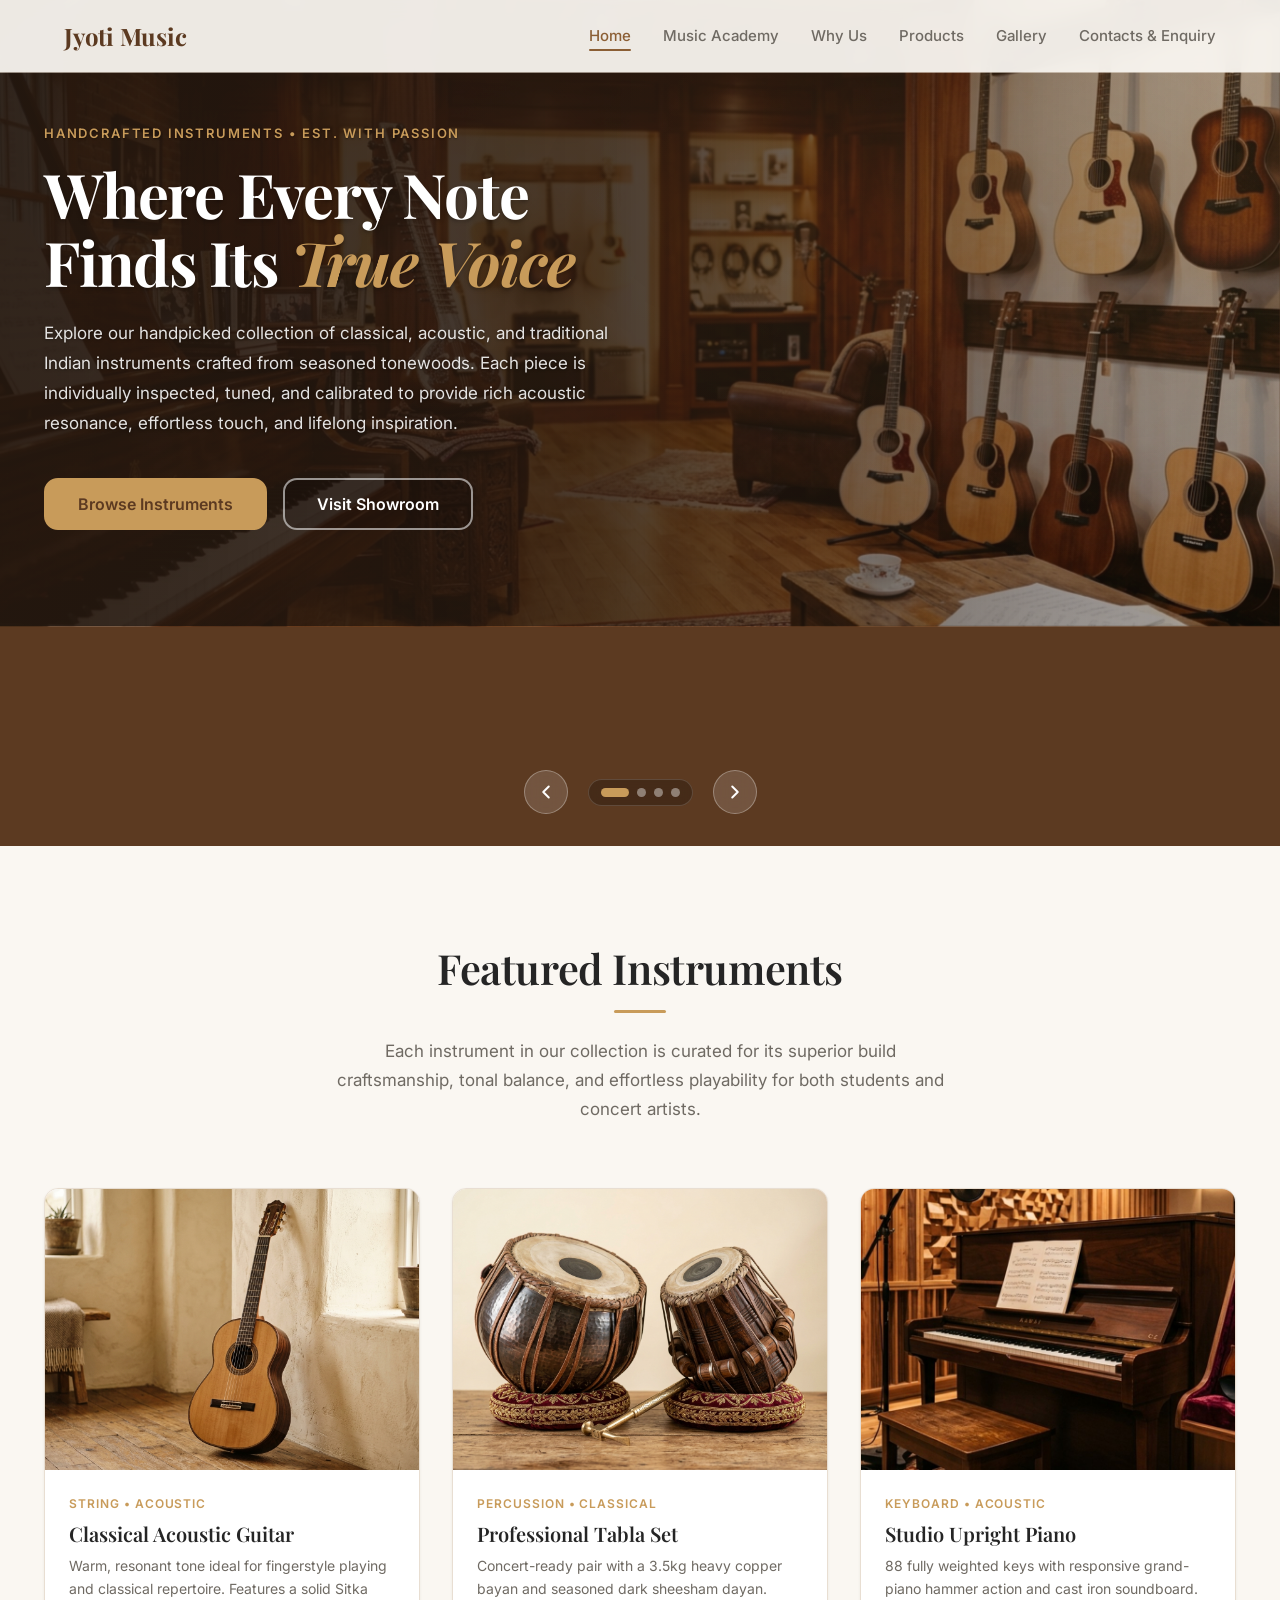
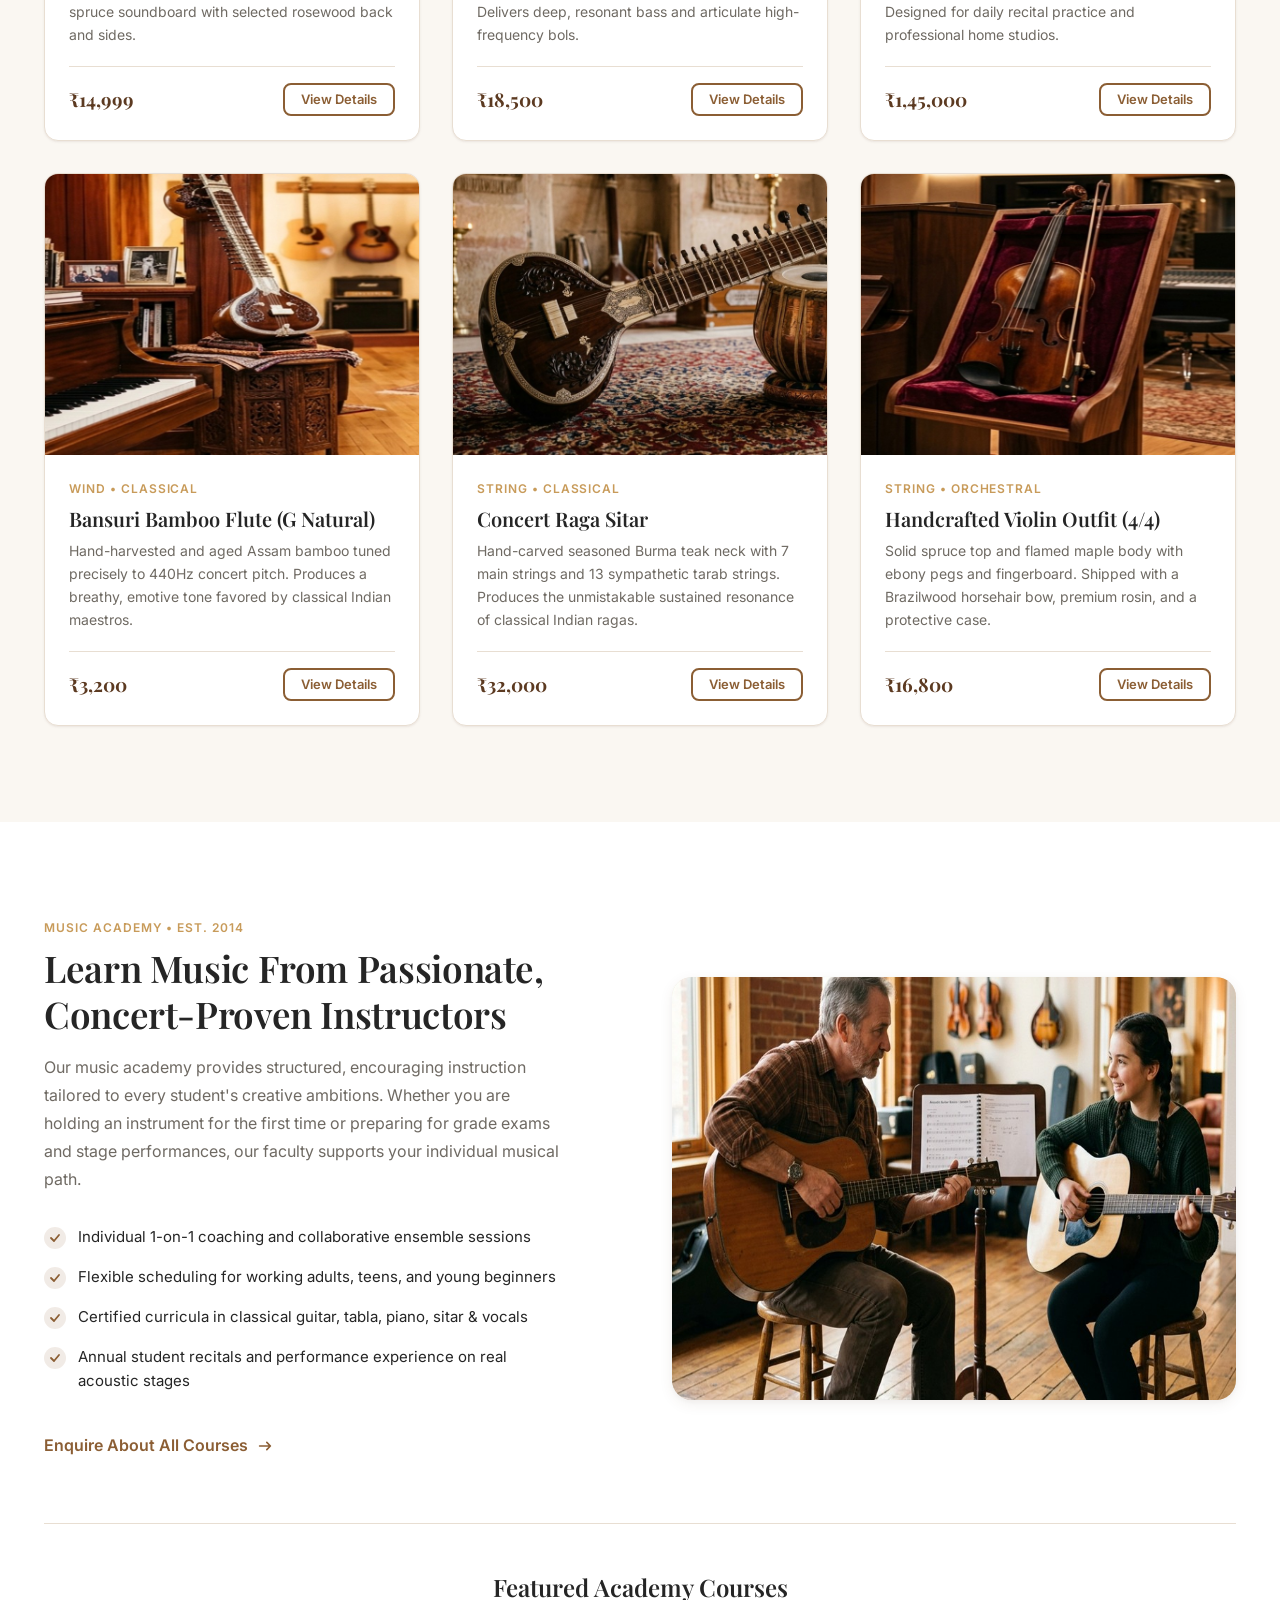
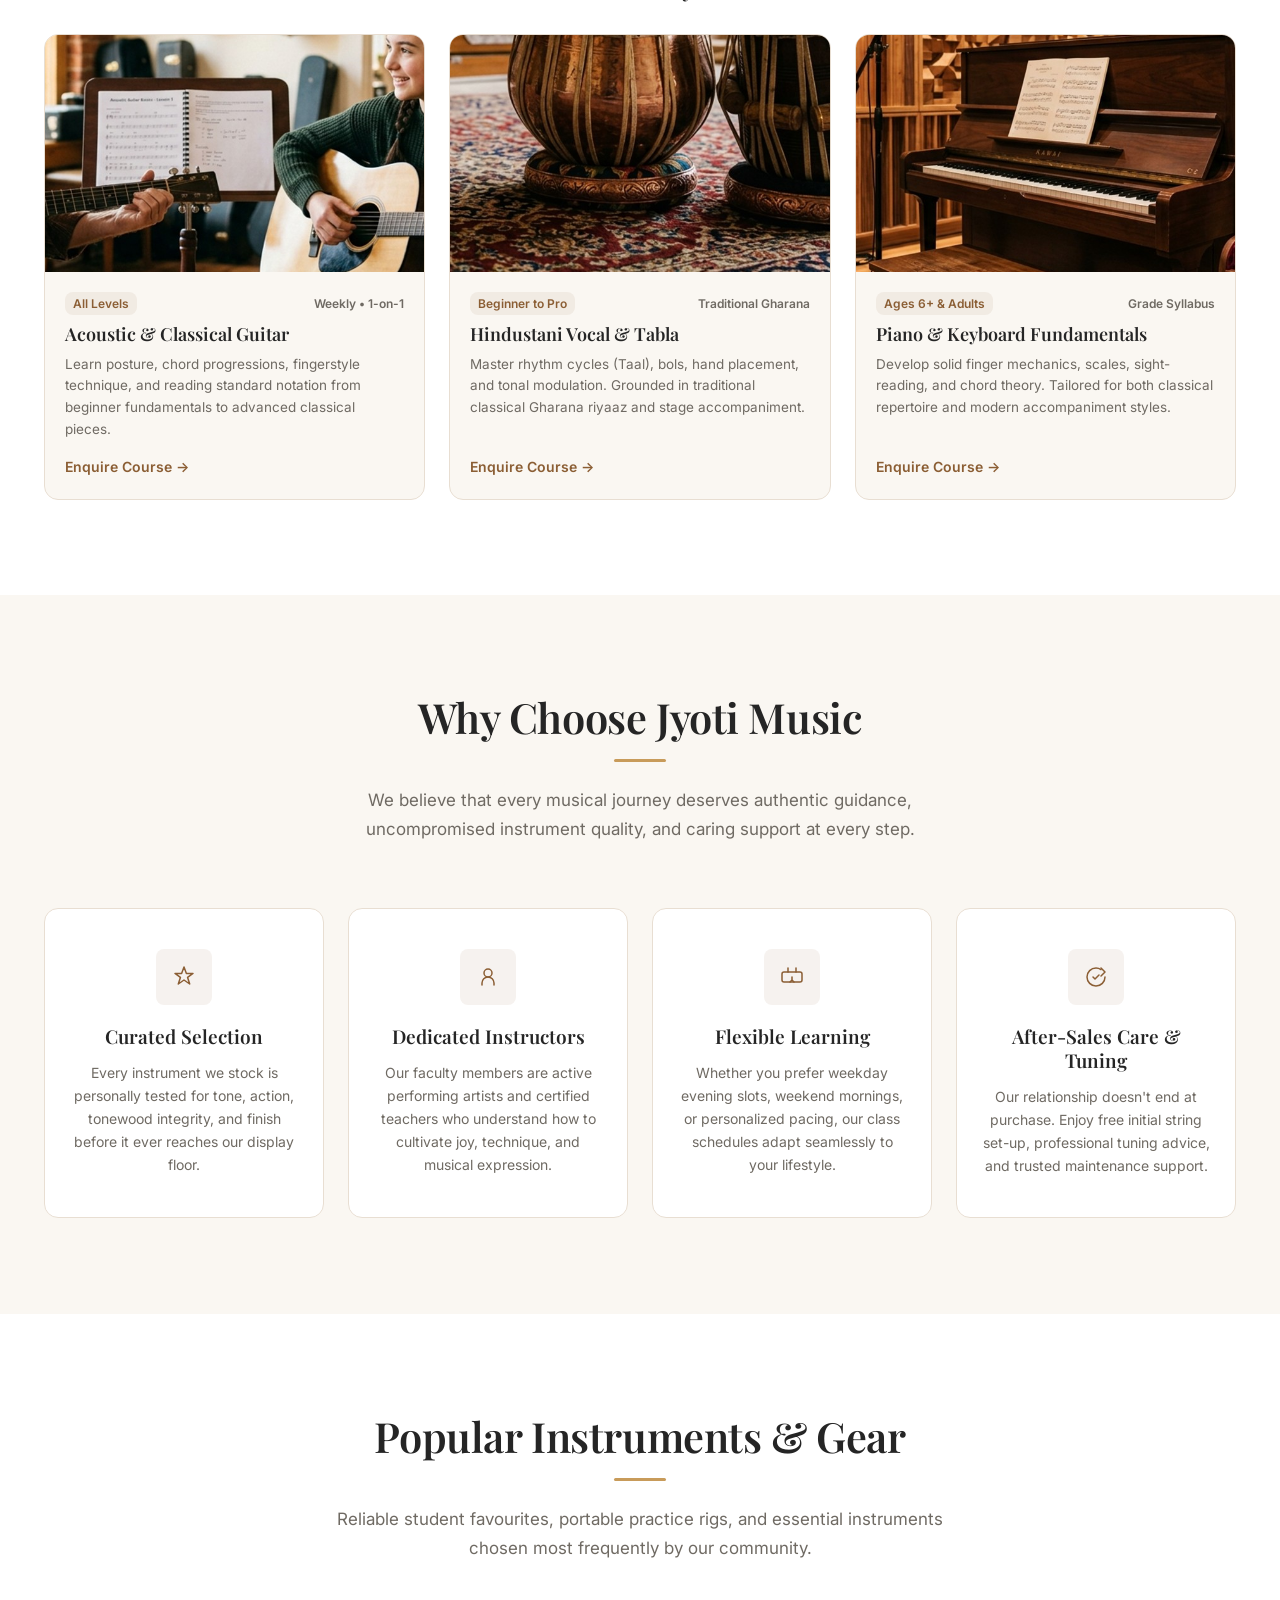
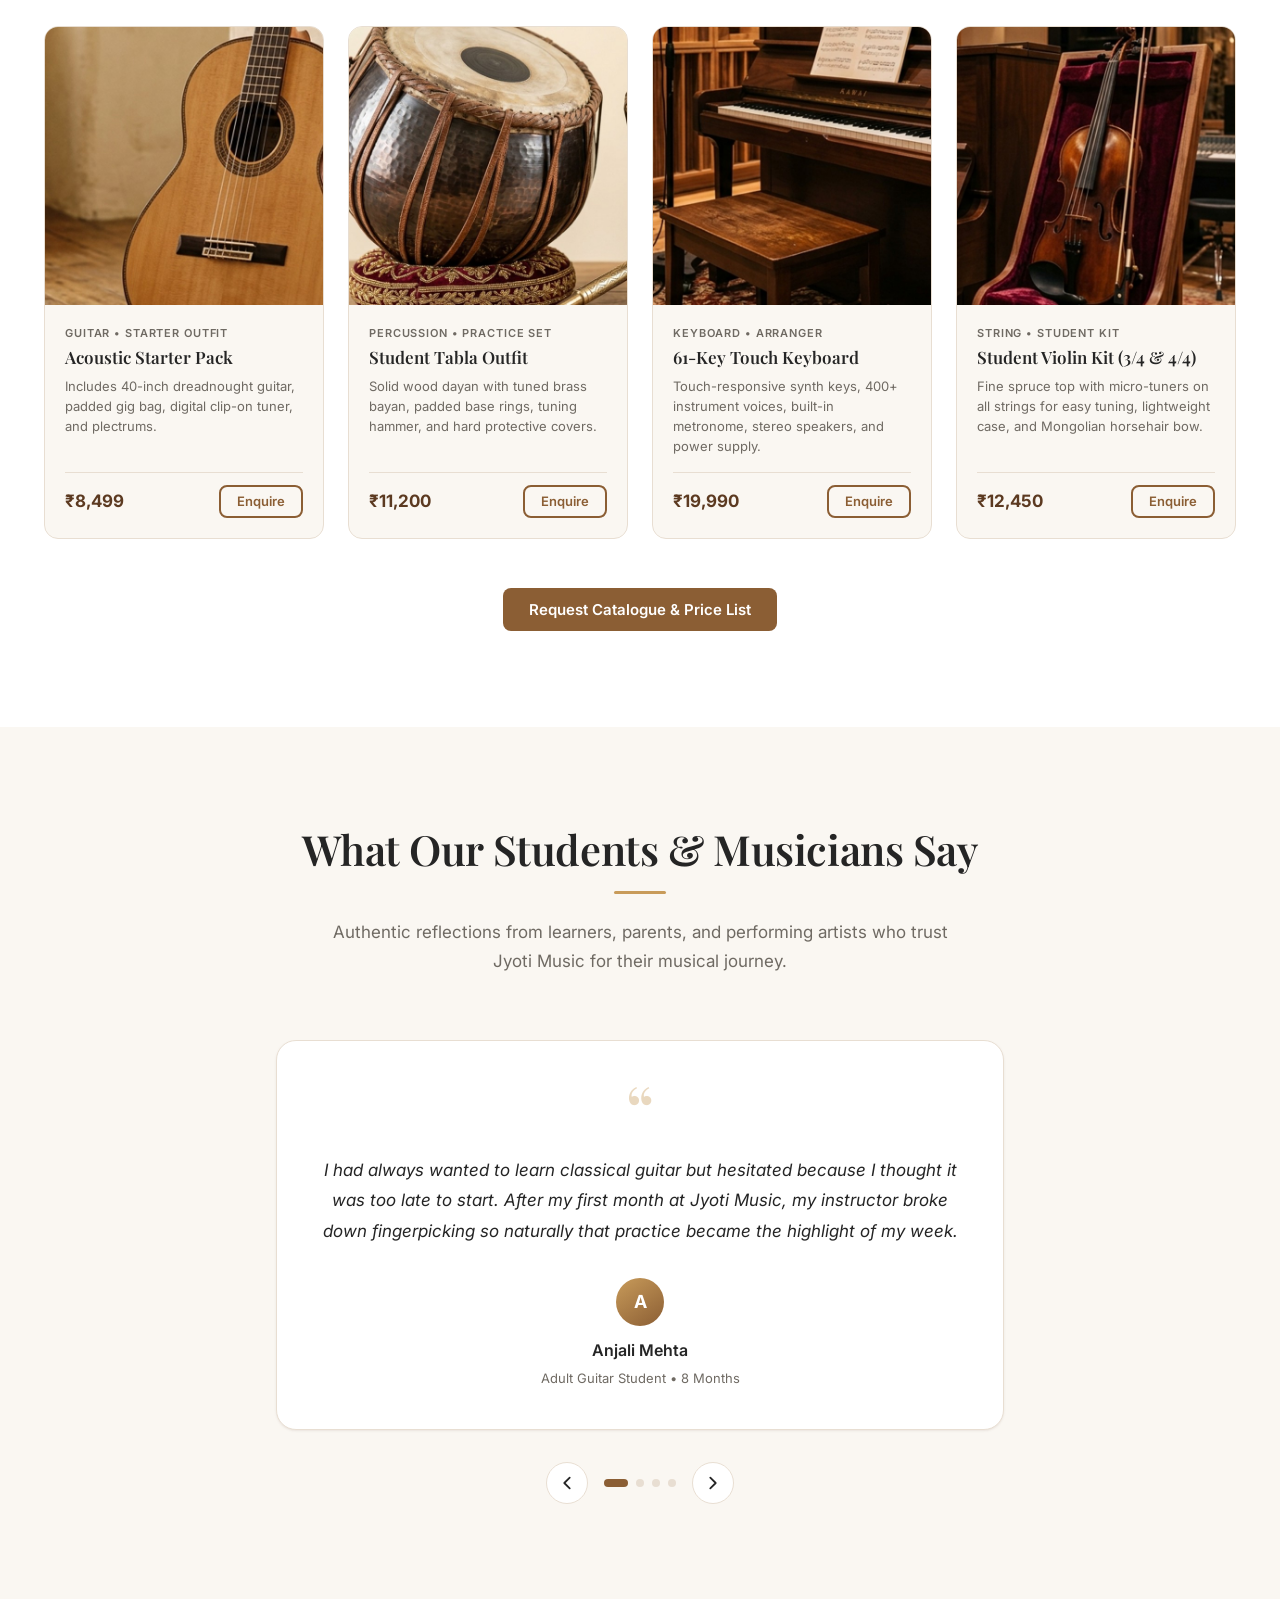
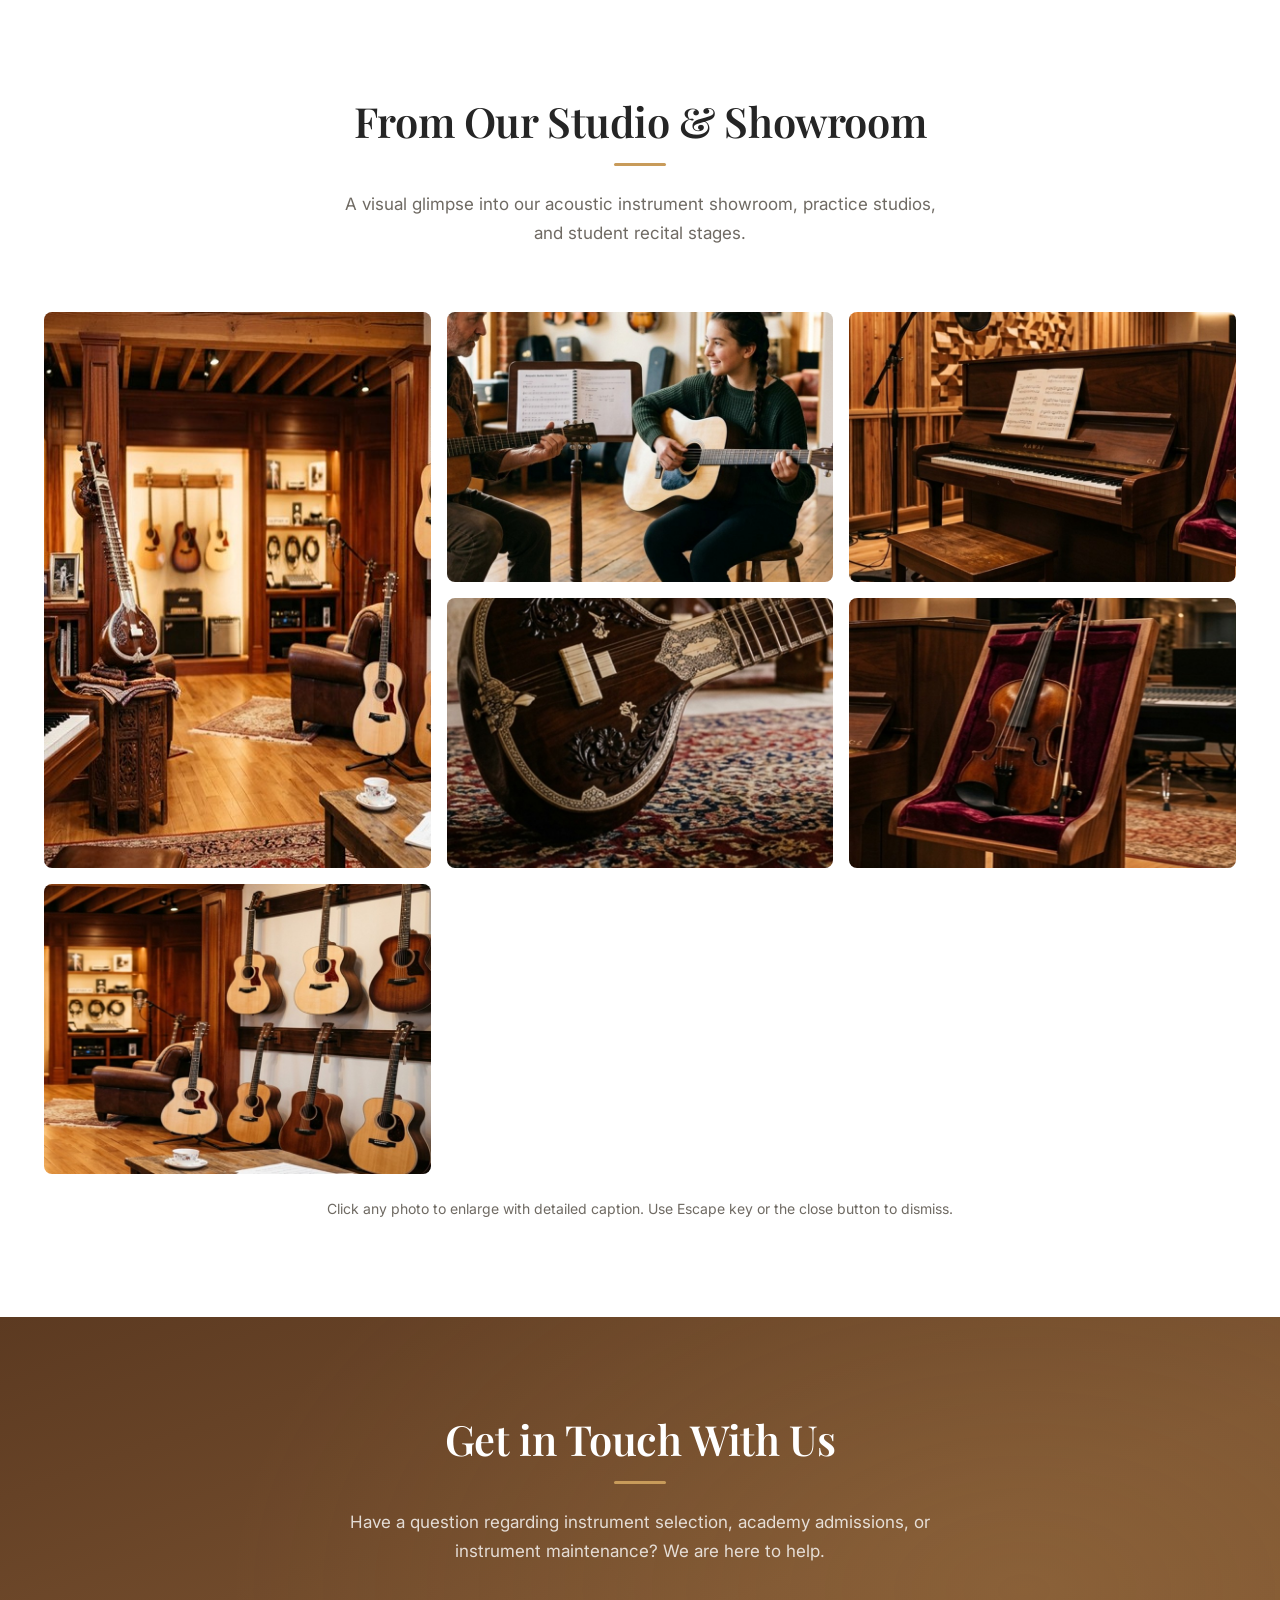
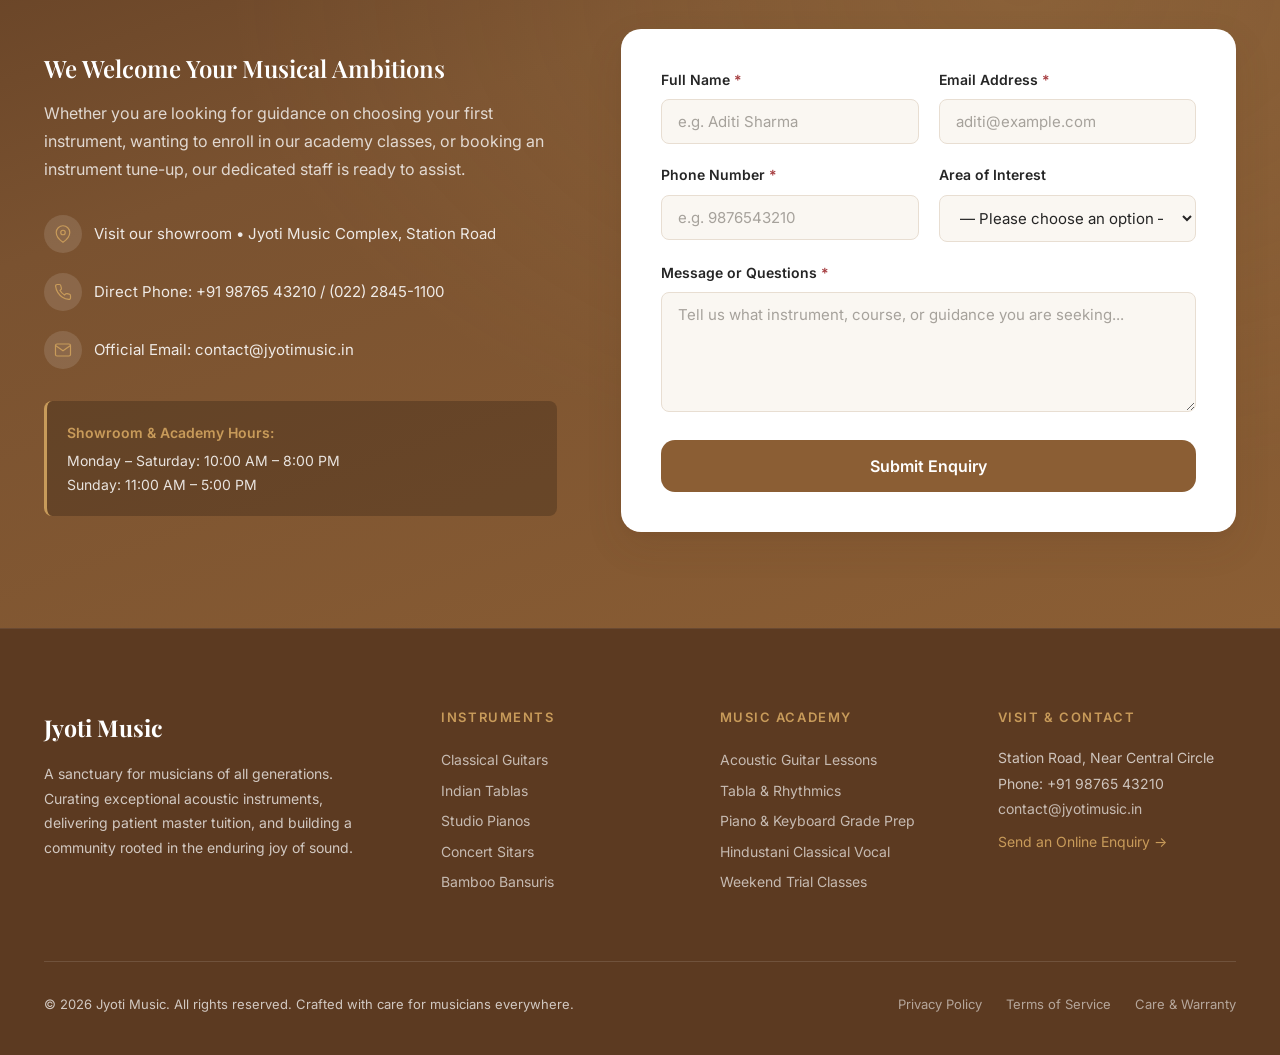
==== commit a6b4a6c6: "All pages Intergrated Together" ====
--- a/homepage/index.html
+++ b/homepage/index.html
@@ -1,1153 +1,1881 @@
-<!DOCTYPE html>
+<!doctype html>
 <html lang="en">
-<head>
-  <meta charset="UTF-8" />
-  <meta name="viewport" content="width=device-width, initial-scale=1.0" />
-  <meta name="description" content="Jyoti Music — Discover a curated collection of fine musical instruments and enrol in expert-led music classes. Bringing the joy of music to every home." />
-  <title>Jyoti Music | Fine Instruments &amp; Music Academy</title>
-
-  <!-- Google Fonts — Playfair Display & Inter -->
-  <link rel="preconnect" href="https://fonts.googleapis.com" />
-  <link rel="preconnect" href="https://fonts.gstatic.com" crossorigin />
-  <link href="https://fonts.googleapis.com/css2?family=Inter:wght@400;500;600;700&family=Playfair+Display:ital,wght@0,600;0,700;1,600&display=swap" rel="stylesheet" />
-
-  <!-- Module stylesheet -->
-  <link rel="stylesheet" href="css/style.css" />
-</head>
-<body>
-
-  <!-- ==========================================
+  <head>
+    <meta charset="UTF-8" />
+    <meta name="viewport" content="width=device-width, initial-scale=1.0" />
+    <meta
+      name="description"
+      content="Jyoti Music — Discover a curated collection of fine musical instruments and enrol in expert-led music classes. Bringing the joy of music to every home."
+    />
+    <title>Jyoti Music | Fine Instruments &amp; Music Academy</title>
+
+    <!-- Google Fonts — Playfair Display & Inter -->
+    <link rel="preconnect" href="https://fonts.googleapis.com" />
+    <link rel="preconnect" href="https://fonts.gstatic.com" crossorigin />
+    <link
+      href="https://fonts.googleapis.com/css2?family=Inter:wght@400;500;600;700&family=Playfair+Display:ital,wght@0,600;0,700;1,600&display=swap"
+      rel="stylesheet"
+    />
+
+    <!-- Module stylesheet -->
+    <link rel="stylesheet" href="css/style.css" />
+  </head>
+  <body>
+    <!-- ==========================================
        HEADER & NAVIGATION
        ========================================== -->
-  <header class="home-header" id="home-header" role="banner">
-    <nav class="home-nav" aria-label="Main navigation">
-
-      <a href="#home-hero" class="home-logo" aria-label="Jyoti Music — go to homepage">
-        Jyoti Music
-      </a>
-
-      <!-- Mobile overlay -->
-      <div class="home-nav-overlay" id="home-nav-overlay" aria-hidden="true"></div>
-
-      <!-- Nav links -->
-      <ul class="home-nav-links" id="home-nav-links" role="list">
-        <li><a href="#home-hero"        class="home-nav-link home-nav-link--active">Home</a></li>
-        <li><a href="#home-instruments" class="home-nav-link">Instruments</a></li>
-        <li><a href="#home-academy"     class="home-nav-link">Academy</a></li>
-        <li><a href="#home-why"         class="home-nav-link">Why Us</a></li>
-        <li><a href="#home-products"    class="home-nav-link">Shop</a></li>
-        <li><a href="#home-gallery"     class="home-nav-link">Gallery</a></li>
-        <li><a href="#home-enquiry"     class="home-nav-link">Enquire</a></li>
-      </ul>
-
-      <!-- Hamburger toggle -->
-      <button
-        class="home-nav-toggle"
-        id="home-nav-toggle"
-        aria-label="Open navigation menu"
-        aria-expanded="false"
-        aria-controls="home-nav-links"
-      >
-        <span class="home-nav-toggle-bar"></span>
-        <span class="home-nav-toggle-bar"></span>
-        <span class="home-nav-toggle-bar"></span>
-      </button>
-
-    </nav>
-  </header>
-
-
-  <main id="main-content">
-
-    <!-- ==========================================
+    <header class="home-header" id="home-header" role="banner">
+      <nav class="home-nav" aria-label="Main navigation">
+        <a
+          href="#home-hero"
+          class="home-logo"
+          aria-label="Jyoti Music — go to homepage"
+        >
+          Jyoti Music
+        </a>
+
+        <!-- Mobile overlay -->
+        <div
+          class="home-nav-overlay"
+          id="home-nav-overlay"
+          aria-hidden="true"
+        ></div>
+
+        <!-- Nav links -->
+        <ul class="home-nav-links" id="home-nav-links" role="list">
+          <li>
+            <a href="#home-hero" class="home-nav-link home-nav-link--active"
+              >Home</a
+            >
+          </li>
+
+          <li>
+            <a
+              href="../../modules/music-academy/music-academy.html"
+              class="home-nav-link"
+              >Music Academy</a
+            >
+          </li>
+          <li><a href="#home-why" class="home-nav-link">Why Us</a></li>
+          <li>
+            <a href="../../products.html" class="home-nav-link">Products</a>
+          </li>
+          <li><a href="#home-gallery" class="home-nav-link">Gallery</a></li>
+          <li>
+            <a href="../Contact-Inquire/contact.html" class="home-nav-link"
+              >Contacts & Enquiry</a
+            >
+          </li>
+        </ul>
+
+        <!-- Hamburger toggle -->
+        <button
+          class="home-nav-toggle"
+          id="home-nav-toggle"
+          aria-label="Open navigation menu"
+          aria-expanded="false"
+          aria-controls="home-nav-links"
+        >
+          <span class="home-nav-toggle-bar"></span>
+          <span class="home-nav-toggle-bar"></span>
+          <span class="home-nav-toggle-bar"></span>
+        </button>
+      </nav>
+    </header>
+
+    <main id="main-content">
+      <!-- ==========================================
          HERO SECTION (IMAGE & CONTENT SLIDER)
          ========================================== -->
-    <section
-      class="home-hero"
-      id="home-hero"
-      aria-label="Jyoti Music Highlights Slider"
-      role="region"
-      aria-roledescription="carousel"
-    >
-      <div class="home-hero-slider" id="home-hero-slider" aria-live="polite">
-
-        <!-- Slide 1: Handcrafted Instruments -->
-        <div
-          class="home-hero-slide home-hero-slide--active"
-          role="group"
-          aria-roledescription="slide"
-          aria-label="Slide 1 of 4: Handcrafted Instruments"
-          data-slide="0"
-        >
-          <div class="home-hero-slide-bg" style="background-image: url('assets/hero-instruments.jpg');" role="img" aria-label="Jyoti Music showroom with guitars, sitar, and upright piano"></div>
-          <div class="home-hero-slide-overlay" aria-hidden="true"></div>
-          <div class="home-container home-hero-content">
-            <span class="home-hero-eyebrow">Handcrafted Instruments &bull; Est. With Passion</span>
-            <h1 class="home-hero-title">
-              Where Every Note<br />
-              Finds Its <em>True Voice</em>
-            </h1>
-            <p class="home-hero-description">
-              Explore our handpicked collection of classical, acoustic, and traditional Indian instruments crafted from seasoned tonewoods. Each piece is individually inspected, tuned, and calibrated to provide rich acoustic resonance, effortless touch, and lifelong inspiration.
-            </p>
-            <div class="home-hero-actions">
-              <a href="#home-instruments" class="home-btn home-btn--primary home-btn--lg">
-                Browse Instruments
-              </a>
-              <a href="#home-enquiry" class="home-btn home-btn--secondary home-btn--lg">
-                Visit Showroom
-              </a>
+      <section
+        class="home-hero"
+        id="home-hero"
+        aria-label="Jyoti Music Highlights Slider"
+        role="region"
+        aria-roledescription="carousel"
+      >
+        <div class="home-hero-slider" id="home-hero-slider" aria-live="polite">
+          <!-- Slide 1: Handcrafted Instruments -->
+          <div
+            class="home-hero-slide home-hero-slide--active"
+            role="group"
+            aria-roledescription="slide"
+            aria-label="Slide 1 of 4: Handcrafted Instruments"
+            data-slide="0"
+          >
+            <div
+              class="home-hero-slide-bg"
+              style="
+                background-image: url(&quot;assets/hero-instruments.jpg&quot;);
+              "
+              role="img"
+              aria-label="Jyoti Music showroom with guitars, sitar, and upright piano"
+            ></div>
+            <div class="home-hero-slide-overlay" aria-hidden="true"></div>
+            <div class="home-container home-hero-content">
+              <span class="home-hero-eyebrow"
+                >Handcrafted Instruments &bull; Est. With Passion</span
+              >
+              <h1 class="home-hero-title">
+                Where Every Note<br />
+                Finds Its <em>True Voice</em>
+              </h1>
+              <p class="home-hero-description">
+                Explore our handpicked collection of classical, acoustic, and
+                traditional Indian instruments crafted from seasoned tonewoods.
+                Each piece is individually inspected, tuned, and calibrated to
+                provide rich acoustic resonance, effortless touch, and lifelong
+                inspiration.
+              </p>
+              <div class="home-hero-actions">
+                <a
+                  href="#home-instruments"
+                  class="home-btn home-btn--primary home-btn--lg"
+                >
+                  Browse Instruments
+                </a>
+                <a
+                  href="../Contact-Inquire/contact.html#map-wrap"
+                  class="home-btn home-btn--secondary home-btn--lg"
+                >
+                  Visit Showroom
+                </a>
+              </div>
+            </div>
+          </div>
+
+          <!-- Slide 2: Music Academy -->
+          <div
+            class="home-hero-slide"
+            role="group"
+            aria-roledescription="slide"
+            aria-label="Slide 2 of 4: Jyoti Music Academy"
+            data-slide="1"
+          >
+            <div
+              class="home-hero-slide-bg"
+              style="background-image: url(&quot;assets/hero-academy.jpg&quot;)"
+              role="img"
+              aria-label="Music instructor teaching guitar to a young student"
+            ></div>
+            <div class="home-hero-slide-overlay" aria-hidden="true"></div>
+            <div class="home-container home-hero-content">
+              <span class="home-hero-eyebrow"
+                >Jyoti Music Academy &bull; All Ages &amp; Levels</span
+              >
+              <h2 class="home-hero-title">
+                Master the Craft With<br />
+                <em>Devoted Mentors</em>
+              </h2>
+              <p class="home-hero-description">
+                Whether you are discovering your first acoustic guitar chords or
+                mastering intricate classical ragas, our academy nurtures
+                musical fluency in a welcoming, structured environment. Benefit
+                from personalized one-on-one sessions led by experienced concert
+                musicians.
+              </p>
+              <div class="home-hero-actions">
+                <a
+                  href="../modules/music-academy/music-academy.html"
+                  class="home-btn home-btn--primary home-btn--lg"
+                >
+                  Explore Academy
+                </a>
+                <a
+                  href="../modules/music-academy/music-academy.html#demo-form"
+                  class="home-btn home-btn--secondary home-btn--lg"
+                >
+                  Book a Trial Class
+                </a>
+              </div>
+            </div>
+          </div>
+
+          <!-- Slide 3: Indian Classical Heritage -->
+          <div
+            class="home-hero-slide"
+            role="group"
+            aria-roledescription="slide"
+            aria-label="Slide 3 of 4: Indian Classical Heritage"
+            data-slide="2"
+          >
+            <div
+              class="home-hero-slide-bg"
+              style="
+                background-image: url(&quot;assets/hero-classical.jpg&quot;);
+              "
+              role="img"
+              aria-label="Concert sitar and professional tabla pair on an ornate rug"
+            ></div>
+            <div class="home-hero-slide-overlay" aria-hidden="true"></div>
+            <div class="home-container home-hero-content">
+              <span class="home-hero-eyebrow"
+                >Classical Heritage &bull; Artisan Craftsmanship</span
+              >
+              <h2 class="home-hero-title">
+                Authentic Sitars, Tablas &amp;<br />
+                <em>Sacred Harmonies</em>
+              </h2>
+              <p class="home-hero-description">
+                Experience the transcendent acoustic depth of Hindustani music
+                through our master-crafted Sitars, concert-grade Tablas, and
+                aged bamboo Bansuris. Built by traditional luthier families with
+                centuries of acoustic heritage and immaculate tonal precision.
+              </p>
+              <div class="home-hero-actions">
+                <a
+                  href="../products.html#catalog"
+                  class="home-btn home-btn--primary home-btn--lg"
+                >
+                  View Classical Range
+                </a>
+                <a
+                  href="../Contact-Inquire/contact.html"
+                  class="home-btn home-btn--secondary home-btn--lg"
+                >
+                  Custom Instrument Order
+                </a>
+              </div>
+            </div>
+          </div>
+
+          <!-- Slide 4: Studio & Stage Performance -->
+          <div
+            class="home-hero-slide"
+            role="group"
+            aria-roledescription="slide"
+            aria-label="Slide 4 of 4: Studio and Stage Gear"
+            data-slide="3"
+          >
+            <div
+              class="home-hero-slide-bg"
+              style="background-image: url(&quot;assets/hero-studio.jpg&quot;)"
+              role="img"
+              aria-label="Acoustic music recording studio with upright piano and violin"
+            ></div>
+            <div class="home-hero-slide-overlay" aria-hidden="true"></div>
+            <div class="home-container home-hero-content">
+              <span class="home-hero-eyebrow"
+                >Studio &amp; Stage &bull; Pro Acoustic Audio</span
+              >
+              <h2 class="home-hero-title">
+                Precision Acoustic Instruments for<br />
+                <em>Concert Stages</em>
+              </h2>
+              <p class="home-hero-description">
+                Elevate your rehearsals and stage performances with our premier
+                selection of studio upright pianos, responsive digital
+                keyboards, and expressive orchestral violins. Every unit is
+                tested, set up, and backed by our in-house maintenance
+                specialists.
+              </p>
+              <div class="home-hero-actions">
+                <a
+                  href="../products.html"
+                  class="home-btn home-btn--primary home-btn--lg"
+                >
+                  Shop Popular Gear
+                </a>
+                <a
+                  href="../Contact-Inquire/contact.html"
+                  class="home-btn home-btn--secondary home-btn--lg"
+                >
+                  Speak to a Specialist
+                </a>
+              </div>
             </div>
           </div>
         </div>
-
-        <!-- Slide 2: Music Academy -->
+        <!-- /.home-hero-slider -->
+
+        <!-- Slider Controls -->
         <div
-          class="home-hero-slide"
+          class="home-hero-controls"
           role="group"
-          aria-roledescription="slide"
-          aria-label="Slide 2 of 4: Jyoti Music Academy"
-          data-slide="1"
+          aria-label="Hero slider controls"
         >
-          <div class="home-hero-slide-bg" style="background-image: url('assets/hero-academy.jpg');" role="img" aria-label="Music instructor teaching guitar to a young student"></div>
-          <div class="home-hero-slide-overlay" aria-hidden="true"></div>
-          <div class="home-container home-hero-content">
-            <span class="home-hero-eyebrow">Jyoti Music Academy &bull; All Ages &amp; Levels</span>
-            <h2 class="home-hero-title">
-              Master the Craft With<br />
-              <em>Devoted Mentors</em>
+          <button
+            class="home-hero-btn home-hero-btn--prev"
+            id="home-hero-prev"
+            aria-label="Previous slide"
+          >
+            <svg
+              viewBox="0 0 24 24"
+              xmlns="http://www.w3.org/2000/svg"
+              aria-hidden="true"
+              width="22"
+              height="22"
+            >
+              <path
+                d="M15 18l-6-6 6-6"
+                stroke="currentColor"
+                stroke-width="2.2"
+                stroke-linecap="round"
+                stroke-linejoin="round"
+                fill="none"
+              />
+            </svg>
+          </button>
+
+          <div
+            class="home-hero-dots"
+            id="home-hero-dots"
+            role="group"
+            aria-label="Slide indicators"
+          >
+            <button
+              class="home-hero-dot home-hero-dot--active"
+              data-slide-index="0"
+              aria-label="Go to slide 1"
+              aria-pressed="true"
+            ></button>
+            <button
+              class="home-hero-dot"
+              data-slide-index="1"
+              aria-label="Go to slide 2"
+              aria-pressed="false"
+            ></button>
+            <button
+              class="home-hero-dot"
+              data-slide-index="2"
+              aria-label="Go to slide 3"
+              aria-pressed="false"
+            ></button>
+            <button
+              class="home-hero-dot"
+              data-slide-index="3"
+              aria-label="Go to slide 4"
+              aria-pressed="false"
+            ></button>
+          </div>
+
+          <button
+            class="home-hero-btn home-hero-btn--next"
+            id="home-hero-next"
+            aria-label="Next slide"
+          >
+            <svg
+              viewBox="0 0 24 24"
+              xmlns="http://www.w3.org/2000/svg"
+              aria-hidden="true"
+              width="22"
+              height="22"
+            >
+              <path
+                d="M9 18l6-6-6-6"
+                stroke="currentColor"
+                stroke-width="2.2"
+                stroke-linecap="round"
+                stroke-linejoin="round"
+                fill="none"
+              />
+            </svg>
+          </button>
+        </div>
+      </section>
+
+      <!-- ==========================================
+         FEATURED INSTRUMENTS
+         ========================================== -->
+      <section
+        class="home-section home-instruments"
+        id="home-instruments"
+        aria-labelledby="home-instruments-heading"
+      >
+        <div class="home-container">
+          <header class="home-section-header home-reveal">
+            <h2 class="home-section-title" id="home-instruments-heading">
+              Featured Instruments
             </h2>
-            <p class="home-hero-description">
-              Whether you are discovering your first acoustic guitar chords or mastering intricate classical ragas, our academy nurtures musical fluency in a welcoming, structured environment. Benefit from personalized one-on-one sessions led by experienced concert musicians.
+            <hr class="home-section-divider" />
+            <p class="home-section-subtitle">
+              Each instrument in our collection is curated for its superior
+              build craftsmanship, tonal balance, and effortless playability for
+              both students and concert artists.
             </p>
-            <div class="home-hero-actions">
-              <a href="#home-academy" class="home-btn home-btn--primary home-btn--lg">
-                Explore Academy
+          </header>
+
+          <div class="home-instruments-grid" role="list">
+            <!-- Card 1: Classical Acoustic Guitar -->
+            <article class="home-instrument-card home-reveal" role="listitem">
+              <div class="home-instrument-card-img">
+                <img
+                  src="assets/guitar.jpg"
+                  alt="Handcrafted classical acoustic guitar with solid spruce top"
+                  loading="lazy"
+                />
+              </div>
+              <div class="home-instrument-card-body">
+                <p class="home-instrument-card-category">
+                  String &bull; Acoustic
+                </p>
+                <h3 class="home-instrument-card-name">
+                  Classical Acoustic Guitar
+                </h3>
+                <p class="home-instrument-card-desc">
+                  Warm, resonant tone ideal for fingerstyle playing and
+                  classical repertoire. Features a solid Sitka spruce soundboard
+                  with selected rosewood back and sides.
+                </p>
+                <div class="home-instrument-card-footer">
+                  <span class="home-instrument-card-price">&#8377;14,999</span>
+                  <a
+                    href="#home-enquiry"
+                    class="home-btn home-btn--secondary home-btn--sm"
+                    aria-label="View Classical Acoustic Guitar details"
+                  >
+                    View Details
+                  </a>
+                </div>
+              </div>
+            </article>
+
+            <!-- Card 2: Professional Tabla Set -->
+            <article class="home-instrument-card home-reveal" role="listitem">
+              <div class="home-instrument-card-img">
+                <img
+                  src="assets/tabla.jpg"
+                  alt="Concert-grade Indian Tabla set with heavy copper bayan and sheesham dayan"
+                  loading="lazy"
+                />
+              </div>
+              <div class="home-instrument-card-body">
+                <p class="home-instrument-card-category">
+                  Percussion &bull; Classical
+                </p>
+                <h3 class="home-instrument-card-name">
+                  Professional Tabla Set
+                </h3>
+                <p class="home-instrument-card-desc">
+                  Concert-ready pair with a 3.5kg heavy copper bayan and
+                  seasoned dark sheesham dayan. Delivers deep, resonant bass and
+                  articulate high-frequency bols.
+                </p>
+                <div class="home-instrument-card-footer">
+                  <span class="home-instrument-card-price">&#8377;18,500</span>
+                  <a
+                    href="#home-enquiry"
+                    class="home-btn home-btn--secondary home-btn--sm"
+                    aria-label="View Professional Tabla Set details"
+                  >
+                    View Details
+                  </a>
+                </div>
+              </div>
+            </article>
+
+            <!-- Card 3: Studio Upright Piano -->
+            <article class="home-instrument-card home-reveal" role="listitem">
+              <div class="home-instrument-card-img">
+                <img
+                  src="assets/piano.jpg"
+                  alt="Polished walnut studio upright acoustic piano"
+                  loading="lazy"
+                />
+              </div>
+              <div class="home-instrument-card-body">
+                <p class="home-instrument-card-category">
+                  Keyboard &bull; Acoustic
+                </p>
+                <h3 class="home-instrument-card-name">Studio Upright Piano</h3>
+                <p class="home-instrument-card-desc">
+                  88 fully weighted keys with responsive grand-piano hammer
+                  action and cast iron soundboard. Designed for daily recital
+                  practice and professional home studios.
+                </p>
+                <div class="home-instrument-card-footer">
+                  <span class="home-instrument-card-price"
+                    >&#8377;1,45,000</span
+                  >
+                  <a
+                    href="#home-enquiry"
+                    class="home-btn home-btn--secondary home-btn--sm"
+                    aria-label="View Studio Upright Piano details"
+                  >
+                    View Details
+                  </a>
+                </div>
+              </div>
+            </article>
+
+            <!-- Card 4: Bansuri Bamboo Flute -->
+            <article class="home-instrument-card home-reveal" role="listitem">
+              <div class="home-instrument-card-img">
+                <img
+                  src="assets/bansuri.jpg"
+                  alt="Handcrafted Indian classical bamboo bansuri flute"
+                  loading="lazy"
+                />
+              </div>
+              <div class="home-instrument-card-body">
+                <p class="home-instrument-card-category">
+                  Wind &bull; Classical
+                </p>
+                <h3 class="home-instrument-card-name">
+                  Bansuri Bamboo Flute (G Natural)
+                </h3>
+                <p class="home-instrument-card-desc">
+                  Hand-harvested and aged Assam bamboo tuned precisely to 440Hz
+                  concert pitch. Produces a breathy, emotive tone favored by
+                  classical Indian maestros.
+                </p>
+                <div class="home-instrument-card-footer">
+                  <span class="home-instrument-card-price">&#8377;3,200</span>
+                  <a
+                    href="#home-enquiry"
+                    class="home-btn home-btn--secondary home-btn--sm"
+                    aria-label="View Bansuri Bamboo Flute details"
+                  >
+                    View Details
+                  </a>
+                </div>
+              </div>
+            </article>
+
+            <!-- Card 5: Concert Raga Sitar -->
+            <article class="home-instrument-card home-reveal" role="listitem">
+              <div class="home-instrument-card-img">
+                <img
+                  src="assets/sitar.jpg"
+                  alt="Traditional Teak wood sitar with carved gourd resonator"
+                  loading="lazy"
+                />
+              </div>
+              <div class="home-instrument-card-body">
+                <p class="home-instrument-card-category">
+                  String &bull; Classical
+                </p>
+                <h3 class="home-instrument-card-name">Concert Raga Sitar</h3>
+                <p class="home-instrument-card-desc">
+                  Hand-carved seasoned Burma teak neck with 7 main strings and
+                  13 sympathetic tarab strings. Produces the unmistakable
+                  sustained resonance of classical Indian ragas.
+                </p>
+                <div class="home-instrument-card-footer">
+                  <span class="home-instrument-card-price">&#8377;32,000</span>
+                  <a
+                    href="#home-enquiry"
+                    class="home-btn home-btn--secondary home-btn--sm"
+                    aria-label="View Concert Raga Sitar details"
+                  >
+                    View Details
+                  </a>
+                </div>
+              </div>
+            </article>
+
+            <!-- Card 6: Handcrafted Violin Outfit -->
+            <article class="home-instrument-card home-reveal" role="listitem">
+              <div class="home-instrument-card-img">
+                <img
+                  src="assets/violin.jpg"
+                  alt="Handcrafted acoustic violin with bow in a fitted velvet case"
+                  loading="lazy"
+                />
+              </div>
+              <div class="home-instrument-card-body">
+                <p class="home-instrument-card-category">
+                  String &bull; Orchestral
+                </p>
+                <h3 class="home-instrument-card-name">
+                  Handcrafted Violin Outfit (4/4)
+                </h3>
+                <p class="home-instrument-card-desc">
+                  Solid spruce top and flamed maple body with ebony pegs and
+                  fingerboard. Shipped with a Brazilwood horsehair bow, premium
+                  rosin, and a protective case.
+                </p>
+                <div class="home-instrument-card-footer">
+                  <span class="home-instrument-card-price">&#8377;16,800</span>
+                  <a
+                    href="#home-enquiry"
+                    class="home-btn home-btn--secondary home-btn--sm"
+                    aria-label="View Handcrafted Violin Outfit details"
+                  >
+                    View Details
+                  </a>
+                </div>
+              </div>
+            </article>
+          </div>
+          <!-- /.home-instruments-grid -->
+        </div>
+      </section>
+
+      <!-- ==========================================
+         ACADEMY PREVIEW & COURSE CARDS
+         ========================================== -->
+      <section
+        class="home-section home-academy"
+        id="home-academy"
+        aria-labelledby="home-academy-heading"
+      >
+        <div class="home-container">
+          <div class="home-academy-layout">
+            <div class="home-academy-content home-reveal">
+              <p class="home-instrument-card-category">
+                Music Academy &bull; Est. 2014
+              </p>
+              <h2 class="home-academy-title" id="home-academy-heading">
+                Learn Music From Passionate, Concert-Proven Instructors
+              </h2>
+              <p class="home-academy-text">
+                Our music academy provides structured, encouraging instruction
+                tailored to every student's creative ambitions. Whether you are
+                holding an instrument for the first time or preparing for grade
+                exams and stage performances, our faculty supports your
+                individual musical path.
+              </p>
+
+              <ul class="home-academy-list" aria-label="Academy highlights">
+                <li class="home-academy-list-item">
+                  <span class="home-academy-check" aria-hidden="true">
+                    <svg
+                      viewBox="0 0 12 12"
+                      fill="none"
+                      xmlns="http://www.w3.org/2000/svg"
+                      aria-hidden="true"
+                    >
+                      <polyline
+                        points="2,6 5,9 10,3"
+                        stroke="#8B5E34"
+                        stroke-width="1.8"
+                        stroke-linecap="round"
+                        stroke-linejoin="round"
+                      />
+                    </svg>
+                  </span>
+                  Individual 1-on-1 coaching and collaborative ensemble sessions
+                </li>
+                <li class="home-academy-list-item">
+                  <span class="home-academy-check" aria-hidden="true">
+                    <svg
+                      viewBox="0 0 12 12"
+                      fill="none"
+                      xmlns="http://www.w3.org/2000/svg"
+                      aria-hidden="true"
+                    >
+                      <polyline
+                        points="2,6 5,9 10,3"
+                        stroke="#8B5E34"
+                        stroke-width="1.8"
+                        stroke-linecap="round"
+                        stroke-linejoin="round"
+                      />
+                    </svg>
+                  </span>
+                  Flexible scheduling for working adults, teens, and young
+                  beginners
+                </li>
+                <li class="home-academy-list-item">
+                  <span class="home-academy-check" aria-hidden="true">
+                    <svg
+                      viewBox="0 0 12 12"
+                      fill="none"
+                      xmlns="http://www.w3.org/2000/svg"
+                      aria-hidden="true"
+                    >
+                      <polyline
+                        points="2,6 5,9 10,3"
+                        stroke="#8B5E34"
+                        stroke-width="1.8"
+                        stroke-linecap="round"
+                        stroke-linejoin="round"
+                      />
+                    </svg>
+                  </span>
+                  Certified curricula in classical guitar, tabla, piano, sitar
+                  &amp; vocals
+                </li>
+                <li class="home-academy-list-item">
+                  <span class="home-academy-check" aria-hidden="true">
+                    <svg
+                      viewBox="0 0 12 12"
+                      fill="none"
+                      xmlns="http://www.w3.org/2000/svg"
+                      aria-hidden="true"
+                    >
+                      <polyline
+                        points="2,6 5,9 10,3"
+                        stroke="#8B5E34"
+                        stroke-width="1.8"
+                        stroke-linecap="round"
+                        stroke-linejoin="round"
+                      />
+                    </svg>
+                  </span>
+                  Annual student recitals and performance experience on real
+                  acoustic stages
+                </li>
+              </ul>
+
+              <a
+                href="enquiry.html"
+                class="home-academy-link"
+                aria-label="Enquire about music courses at Jyoti Music Academy"
+              >
+                Enquire About All Courses
+                <svg
+                  viewBox="0 0 20 20"
+                  fill="none"
+                  xmlns="http://www.w3.org/2000/svg"
+                  aria-hidden="true"
+                  width="18"
+                  height="18"
+                >
+                  <path
+                    d="M4 10h12M12 6l4 4-4 4"
+                    stroke="#8B5E34"
+                    stroke-width="1.8"
+                    stroke-linecap="round"
+                    stroke-linejoin="round"
+                  />
+                </svg>
               </a>
-              <a href="#home-enquiry" class="home-btn home-btn--secondary home-btn--lg">
-                Book a Trial Class
-              </a>
+            </div>
+
+            <div class="home-academy-visual home-reveal">
+              <img
+                src="assets/academy-lesson.jpg"
+                alt="Music lesson session with instructor and student playing acoustic guitar"
+                loading="lazy"
+              />
+            </div>
+          </div>
+
+          <!-- 3 Course Preview Cards -->
+          <div class="home-courses-preview home-reveal">
+            <h3 class="home-courses-preview-heading">
+              Featured Academy Courses
+            </h3>
+
+            <div class="home-courses-grid" role="list">
+              <!-- Course 1 -->
+              <article class="home-course-card" role="listitem">
+                <div class="home-course-card-img">
+                  <img
+                    src="assets/course-guitar.jpg"
+                    alt="Acoustic and classical guitar lesson"
+                    loading="lazy"
+                  />
+                </div>
+                <div class="home-course-card-body">
+                  <div class="home-course-meta">
+                    <span class="home-course-level">All Levels</span>
+                    <span class="home-course-duration"
+                      >Weekly &bull; 1-on-1</span
+                    >
+                  </div>
+                  <h4 class="home-course-title">
+                    Acoustic &amp; Classical Guitar
+                  </h4>
+                  <p class="home-course-desc">
+                    Learn posture, chord progressions, fingerstyle technique,
+                    and reading standard notation from beginner fundamentals to
+                    advanced classical pieces.
+                  </p>
+                  <a href="#home-enquiry" class="home-course-cta"
+                    >Enquire Course &rarr;</a
+                  >
+                </div>
+              </article>
+
+              <!-- Course 2 -->
+              <article class="home-course-card" role="listitem">
+                <div class="home-course-card-img">
+                  <img
+                    src="assets/course-tabla.jpg"
+                    alt="Classical tabla training with guru and student"
+                    loading="lazy"
+                  />
+                </div>
+                <div class="home-course-card-body">
+                  <div class="home-course-meta">
+                    <span class="home-course-level">Beginner to Pro</span>
+                    <span class="home-course-duration"
+                      >Traditional Gharana</span
+                    >
+                  </div>
+                  <h4 class="home-course-title">
+                    Hindustani Vocal &amp; Tabla
+                  </h4>
+                  <p class="home-course-desc">
+                    Master rhythm cycles (Taal), bols, hand placement, and tonal
+                    modulation. Grounded in traditional classical Gharana riyaaz
+                    and stage accompaniment.
+                  </p>
+                  <a href="#home-enquiry" class="home-course-cta"
+                    >Enquire Course &rarr;</a
+                  >
+                </div>
+              </article>
+
+              <!-- Course 3 -->
+              <article class="home-course-card" role="listitem">
+                <div class="home-course-card-img">
+                  <img
+                    src="assets/course-piano.jpg"
+                    alt="Piano keyboard lesson with sheet music"
+                    loading="lazy"
+                  />
+                </div>
+                <div class="home-course-card-body">
+                  <div class="home-course-meta">
+                    <span class="home-course-level">Ages 6+ &amp; Adults</span>
+                    <span class="home-course-duration">Grade Syllabus</span>
+                  </div>
+                  <h4 class="home-course-title">
+                    Piano &amp; Keyboard Fundamentals
+                  </h4>
+                  <p class="home-course-desc">
+                    Develop solid finger mechanics, scales, sight-reading, and
+                    chord theory. Tailored for both classical repertoire and
+                    modern accompaniment styles.
+                  </p>
+                  <a href="#home-enquiry" class="home-course-cta"
+                    >Enquire Course &rarr;</a
+                  >
+                </div>
+              </article>
             </div>
           </div>
         </div>
-
-        <!-- Slide 3: Indian Classical Heritage -->
-        <div
-          class="home-hero-slide"
-          role="group"
-          aria-roledescription="slide"
-          aria-label="Slide 3 of 4: Indian Classical Heritage"
-          data-slide="2"
-        >
-          <div class="home-hero-slide-bg" style="background-image: url('assets/hero-classical.jpg');" role="img" aria-label="Concert sitar and professional tabla pair on an ornate rug"></div>
-          <div class="home-hero-slide-overlay" aria-hidden="true"></div>
-          <div class="home-container home-hero-content">
-            <span class="home-hero-eyebrow">Classical Heritage &bull; Artisan Craftsmanship</span>
-            <h2 class="home-hero-title">
-              Authentic Sitars, Tablas &amp;<br />
-              <em>Sacred Harmonies</em>
+      </section>
+
+      <!-- ==========================================
+         WHY CHOOSE JYOTI MUSIC
+         ========================================== -->
+      <section
+        class="home-section home-why"
+        id="home-why"
+        aria-labelledby="home-why-heading"
+      >
+        <div class="home-container">
+          <header class="home-section-header home-reveal">
+            <h2 class="home-section-title" id="home-why-heading">
+              Why Choose Jyoti Music
             </h2>
-            <p class="home-hero-description">
-              Experience the transcendent acoustic depth of Hindustani music through our master-crafted Sitars, concert-grade Tablas, and aged bamboo Bansuris. Built by traditional luthier families with centuries of acoustic heritage and immaculate tonal precision.
+            <hr class="home-section-divider" />
+            <p class="home-section-subtitle">
+              We believe that every musical journey deserves authentic guidance,
+              uncompromised instrument quality, and caring support at every
+              step.
             </p>
-            <div class="home-hero-actions">
-              <a href="#home-instruments" class="home-btn home-btn--primary home-btn--lg">
-                View Classical Range
-              </a>
-              <a href="#home-enquiry" class="home-btn home-btn--secondary home-btn--lg">
-                Custom Instrument Order
-              </a>
+          </header>
+
+          <div class="home-why-grid">
+            <div class="home-why-card home-reveal">
+              <div class="home-why-icon" aria-hidden="true">
+                <svg viewBox="0 0 24 24" xmlns="http://www.w3.org/2000/svg">
+                  <path
+                    d="M12 2l2.4 6.4H21l-5.4 4 2.1 6.6L12 15l-5.7 4 2.1-6.6L3 8.4h6.6L12 2z"
+                  />
+                </svg>
+              </div>
+              <h3 class="home-why-card-title">Curated Selection</h3>
+              <p class="home-why-card-desc">
+                Every instrument we stock is personally tested for tone, action,
+                tonewood integrity, and finish before it ever reaches our
+                display floor.
+              </p>
+            </div>
+
+            <div class="home-why-card home-reveal">
+              <div class="home-why-icon" aria-hidden="true">
+                <svg viewBox="0 0 24 24" xmlns="http://www.w3.org/2000/svg">
+                  <circle cx="12" cy="8" r="4" />
+                  <path d="M6 20v-2a6 6 0 0 1 12 0v2" />
+                </svg>
+              </div>
+              <h3 class="home-why-card-title">Dedicated Instructors</h3>
+              <p class="home-why-card-desc">
+                Our faculty members are active performing artists and certified
+                teachers who understand how to cultivate joy, technique, and
+                musical expression.
+              </p>
+            </div>
+
+            <div class="home-why-card home-reveal">
+              <div class="home-why-icon" aria-hidden="true">
+                <svg viewBox="0 0 24 24" xmlns="http://www.w3.org/2000/svg">
+                  <path
+                    d="M20 7H4a2 2 0 0 0-2 2v6a2 2 0 0 0 2 2h16a2 2 0 0 0 2-2V9a2 2 0 0 0-2-2z"
+                  />
+                  <path d="M16 3v4M8 3v4M12 12v3M12 15l-2 2M12 15l2 2" />
+                </svg>
+              </div>
+              <h3 class="home-why-card-title">Flexible Learning</h3>
+              <p class="home-why-card-desc">
+                Whether you prefer weekday evening slots, weekend mornings, or
+                personalized pacing, our class schedules adapt seamlessly to
+                your lifestyle.
+              </p>
+            </div>
+
+            <div class="home-why-card home-reveal">
+              <div class="home-why-icon" aria-hidden="true">
+                <svg viewBox="0 0 24 24" xmlns="http://www.w3.org/2000/svg">
+                  <path d="M9 12l2 2 4-4" />
+                  <path
+                    d="M21 12c0 4.97-4.03 9-9 9s-9-4.03-9-9 4.03-9 9-9c1.86 0 3.58.57 5 1.54"
+                  />
+                  <path d="M17 3l4 4-4 4" />
+                </svg>
+              </div>
+              <h3 class="home-why-card-title">After-Sales Care &amp; Tuning</h3>
+              <p class="home-why-card-desc">
+                Our relationship doesn't end at purchase. Enjoy free initial
+                string set-up, professional tuning advice, and trusted
+                maintenance support.
+              </p>
             </div>
           </div>
         </div>
-
-        <!-- Slide 4: Studio & Stage Performance -->
-        <div
-          class="home-hero-slide"
-          role="group"
-          aria-roledescription="slide"
-          aria-label="Slide 4 of 4: Studio and Stage Gear"
-          data-slide="3"
-        >
-          <div class="home-hero-slide-bg" style="background-image: url('assets/hero-studio.jpg');" role="img" aria-label="Acoustic music recording studio with upright piano and violin"></div>
-          <div class="home-hero-slide-overlay" aria-hidden="true"></div>
-          <div class="home-container home-hero-content">
-            <span class="home-hero-eyebrow">Studio &amp; Stage &bull; Pro Acoustic Audio</span>
-            <h2 class="home-hero-title">
-              Precision Acoustic Instruments for<br />
-              <em>Concert Stages</em>
+      </section>
+
+      <!-- ==========================================
+         POPULAR INSTRUMENTS / STORE PRODUCTS
+         ========================================== -->
+      <section
+        class="home-section home-products"
+        id="home-products"
+        aria-labelledby="home-products-heading"
+      >
+        <div class="home-container">
+          <header class="home-section-header home-reveal">
+            <h2 class="home-section-title" id="home-products-heading">
+              Popular Instruments &amp; Gear
             </h2>
-            <p class="home-hero-description">
-              Elevate your rehearsals and stage performances with our premier selection of studio upright pianos, responsive digital keyboards, and expressive orchestral violins. Every unit is tested, set up, and backed by our in-house maintenance specialists.
+            <hr class="home-section-divider" />
+            <p class="home-section-subtitle">
+              Reliable student favourites, portable practice rigs, and essential
+              instruments chosen most frequently by our community.
             </p>
-            <div class="home-hero-actions">
-              <a href="#home-products" class="home-btn home-btn--primary home-btn--lg">
-                Shop Popular Gear
-              </a>
-              <a href="#home-enquiry" class="home-btn home-btn--secondary home-btn--lg">
-                Speak to a Specialist
-              </a>
+          </header>
+
+          <div class="home-products-grid" role="list">
+            <!-- Product 1 -->
+            <article class="home-product-card home-reveal" role="listitem">
+              <div class="home-product-card-img">
+                <img
+                  src="assets/product-guitar.jpg"
+                  alt="Beginner acoustic guitar starter pack"
+                  loading="lazy"
+                />
+              </div>
+              <div class="home-product-card-body">
+                <p class="home-product-card-category">
+                  Guitar &bull; Starter Outfit
+                </p>
+                <h3 class="home-product-card-name">Acoustic Starter Pack</h3>
+                <p class="home-product-card-desc">
+                  Includes 40-inch dreadnought guitar, padded gig bag, digital
+                  clip-on tuner, and plectrums.
+                </p>
+                <div class="home-product-card-footer">
+                  <span class="home-product-card-price">&#8377;8,499</span>
+                  <a
+                    href="#home-enquiry"
+                    class="home-btn home-btn--secondary home-btn--sm"
+                    aria-label="Enquire about Acoustic Starter Pack"
+                  >
+                    Enquire
+                  </a>
+                </div>
+              </div>
+            </article>
+
+            <!-- Product 2 -->
+            <article class="home-product-card home-reveal" role="listitem">
+              <div class="home-product-card-img">
+                <img
+                  src="assets/product-tabla.jpg"
+                  alt="Student practice tabla pair"
+                  loading="lazy"
+                />
+              </div>
+              <div class="home-product-card-body">
+                <p class="home-product-card-category">
+                  Percussion &bull; Practice Set
+                </p>
+                <h3 class="home-product-card-name">Student Tabla Outfit</h3>
+                <p class="home-product-card-desc">
+                  Solid wood dayan with tuned brass bayan, padded base rings,
+                  tuning hammer, and hard protective covers.
+                </p>
+                <div class="home-product-card-footer">
+                  <span class="home-product-card-price">&#8377;11,200</span>
+                  <a
+                    href="#home-enquiry"
+                    class="home-btn home-btn--secondary home-btn--sm"
+                    aria-label="Enquire about Student Tabla Outfit"
+                  >
+                    Enquire
+                  </a>
+                </div>
+              </div>
+            </article>
+
+            <!-- Product 3 -->
+            <article class="home-product-card home-reveal" role="listitem">
+              <div class="home-product-card-img">
+                <img
+                  src="assets/product-keyboard.jpg"
+                  alt="61-key portable digital arranger keyboard"
+                  loading="lazy"
+                />
+              </div>
+              <div class="home-product-card-body">
+                <p class="home-product-card-category">
+                  Keyboard &bull; Arranger
+                </p>
+                <h3 class="home-product-card-name">61-Key Touch Keyboard</h3>
+                <p class="home-product-card-desc">
+                  Touch-responsive synth keys, 400+ instrument voices, built-in
+                  metronome, stereo speakers, and power supply.
+                </p>
+                <div class="home-product-card-footer">
+                  <span class="home-product-card-price">&#8377;19,990</span>
+                  <a
+                    href="#home-enquiry"
+                    class="home-btn home-btn--secondary home-btn--sm"
+                    aria-label="Enquire about 61-Key Touch Keyboard"
+                  >
+                    Enquire
+                  </a>
+                </div>
+              </div>
+            </article>
+
+            <!-- Product 4 -->
+            <article class="home-product-card home-reveal" role="listitem">
+              <div class="home-product-card-img">
+                <img
+                  src="assets/product-violin.jpg"
+                  alt="Student violin with bow and rosin"
+                  loading="lazy"
+                />
+              </div>
+              <div class="home-product-card-body">
+                <p class="home-product-card-category">
+                  String &bull; Student Kit
+                </p>
+                <h3 class="home-product-card-name">
+                  Student Violin Kit (3/4 &amp; 4/4)
+                </h3>
+                <p class="home-product-card-desc">
+                  Fine spruce top with micro-tuners on all strings for easy
+                  tuning, lightweight case, and Mongolian horsehair bow.
+                </p>
+                <div class="home-product-card-footer">
+                  <span class="home-product-card-price">&#8377;12,450</span>
+                  <a
+                    href="#home-enquiry"
+                    class="home-btn home-btn--secondary home-btn--sm"
+                    aria-label="Enquire about Student Violin Kit"
+                  >
+                    Enquire
+                  </a>
+                </div>
+              </div>
+            </article>
+          </div>
+
+          <div class="home-products-cta home-reveal">
+            <a
+              href="../Contact-Inquire/contact.html"
+              class="home-btn home-btn--primary"
+            >
+              Request Catalogue &amp; Price List
+            </a>
+          </div>
+        </div>
+      </section>
+
+      <!-- ==========================================
+         TESTIMONIALS CAROUSEL
+         ========================================== -->
+      <section
+        class="home-section home-testimonials"
+        id="home-testimonials"
+        aria-labelledby="home-testimonials-heading"
+      >
+        <div class="home-container">
+          <header class="home-section-header home-reveal">
+            <h2 class="home-section-title" id="home-testimonials-heading">
+              What Our Students &amp; Musicians Say
+            </h2>
+            <hr class="home-section-divider" />
+            <p class="home-section-subtitle">
+              Authentic reflections from learners, parents, and performing
+              artists who trust Jyoti Music for their musical journey.
+            </p>
+          </header>
+
+          <div
+            class="home-testimonials-carousel home-reveal"
+            role="region"
+            aria-label="Student testimonials carousel"
+            aria-roledescription="carousel"
+          >
+            <div
+              class="home-testimonials-track"
+              id="home-testimonials-track"
+              aria-live="polite"
+              aria-atomic="true"
+            >
+              <div
+                class="home-testimonial-slide"
+                role="group"
+                aria-roledescription="slide"
+                aria-label="Testimonial 1 of 4"
+              >
+                <div class="home-testimonial-content">
+                  <div class="home-testimonial-quote-mark" aria-hidden="true">
+                    &ldquo;
+                  </div>
+                  <p class="home-testimonial-text">
+                    I had always wanted to learn classical guitar but hesitated
+                    because I thought it was too late to start. After my first
+                    month at Jyoti Music, my instructor broke down fingerpicking
+                    so naturally that practice became the highlight of my week.
+                  </p>
+                  <div class="home-testimonial-author">
+                    <div
+                      class="home-testimonial-avatar home-placeholder-bg-1"
+                      aria-hidden="true"
+                    >
+                      A
+                    </div>
+                    <span class="home-testimonial-name">Anjali Mehta</span>
+                    <span class="home-testimonial-role"
+                      >Adult Guitar Student &bull; 8 Months</span
+                    >
+                  </div>
+                </div>
+              </div>
+
+              <div
+                class="home-testimonial-slide"
+                role="group"
+                aria-roledescription="slide"
+                aria-label="Testimonial 2 of 4"
+              >
+                <div class="home-testimonial-content">
+                  <div class="home-testimonial-quote-mark" aria-hidden="true">
+                    &ldquo;
+                  </div>
+                  <p class="home-testimonial-text">
+                    Finding a concert-grade tabla set with the right weight
+                    balance and tonal sustain is rare. The team at Jyoti Music
+                    spent over an hour letting me test different bayans until we
+                    found the perfect pitch. Outstanding dedication to quality.
+                  </p>
+                  <div class="home-testimonial-author">
+                    <div
+                      class="home-testimonial-avatar home-placeholder-bg-2"
+                      aria-hidden="true"
+                    >
+                      R
+                    </div>
+                    <span class="home-testimonial-name">Rohan Sharma</span>
+                    <span class="home-testimonial-role"
+                      >Classical Performing Artist</span
+                    >
+                  </div>
+                </div>
+              </div>
+
+              <div
+                class="home-testimonial-slide"
+                role="group"
+                aria-roledescription="slide"
+                aria-label="Testimonial 3 of 4"
+              >
+                <div class="home-testimonial-content">
+                  <div class="home-testimonial-quote-mark" aria-hidden="true">
+                    &ldquo;
+                  </div>
+                  <p class="home-testimonial-text">
+                    My nine-year-old daughter began keyboard lessons here last
+                    winter. Her teacher balances fun songs with essential music
+                    theory so effortlessly that she practices without any
+                    prompting from us. We couldn't be happier with her progress.
+                  </p>
+                  <div class="home-testimonial-author">
+                    <div
+                      class="home-testimonial-avatar home-placeholder-bg-3"
+                      aria-hidden="true"
+                    >
+                      P
+                    </div>
+                    <span class="home-testimonial-name">Priya Nair</span>
+                    <span class="home-testimonial-role"
+                      >Parent of Piano Student</span
+                    >
+                  </div>
+                </div>
+              </div>
+
+              <div
+                class="home-testimonial-slide"
+                role="group"
+                aria-roledescription="slide"
+                aria-label="Testimonial 4 of 4"
+              >
+                <div class="home-testimonial-content">
+                  <div class="home-testimonial-quote-mark" aria-hidden="true">
+                    &ldquo;
+                  </div>
+                  <p class="home-testimonial-text">
+                    I purchased my bamboo bansuri and also had an older sitar
+                    re-stringed and tuned at their workshop. The craftsmanship,
+                    genuine knowledge of Indian classical music, and honest
+                    pricing make Jyoti Music unmatched.
+                  </p>
+                  <div class="home-testimonial-author">
+                    <div
+                      class="home-testimonial-avatar home-placeholder-bg-5"
+                      aria-hidden="true"
+                    >
+                      K
+                    </div>
+                    <span class="home-testimonial-name">Karan Verma</span>
+                    <span class="home-testimonial-role"
+                      >Flautist &amp; Sitar Enthusiast</span
+                    >
+                  </div>
+                </div>
+              </div>
+            </div>
+            <!-- /.home-testimonials-track -->
+
+            <div
+              class="home-testimonials-controls"
+              role="group"
+              aria-label="Carousel navigation"
+            >
+              <button
+                class="home-testimonials-btn"
+                id="home-testimonials-prev"
+                aria-label="Previous testimonial"
+              >
+                <svg
+                  viewBox="0 0 20 20"
+                  xmlns="http://www.w3.org/2000/svg"
+                  aria-hidden="true"
+                >
+                  <path
+                    d="M13 4l-6 6 6 6"
+                    stroke-linecap="round"
+                    stroke-linejoin="round"
+                  />
+                </svg>
+              </button>
+
+              <div
+                class="home-testimonials-dots"
+                id="home-testimonials-dots"
+                role="group"
+                aria-label="Slide indicators"
+              >
+                <button
+                  class="home-testimonials-dot home-testimonials-dot--active"
+                  data-index="0"
+                  aria-label="Go to testimonial 1"
+                  aria-pressed="true"
+                ></button>
+                <button
+                  class="home-testimonials-dot"
+                  data-index="1"
+                  aria-label="Go to testimonial 2"
+                  aria-pressed="false"
+                ></button>
+                <button
+                  class="home-testimonials-dot"
+                  data-index="2"
+                  aria-label="Go to testimonial 3"
+                  aria-pressed="false"
+                ></button>
+                <button
+                  class="home-testimonials-dot"
+                  data-index="3"
+                  aria-label="Go to testimonial 4"
+                  aria-pressed="false"
+                ></button>
+              </div>
+
+              <button
+                class="home-testimonials-btn"
+                id="home-testimonials-next"
+                aria-label="Next testimonial"
+              >
+                <svg
+                  viewBox="0 0 20 20"
+                  xmlns="http://www.w3.org/2000/svg"
+                  aria-hidden="true"
+                >
+                  <path
+                    d="M7 4l6 6-6 6"
+                    stroke-linecap="round"
+                    stroke-linejoin="round"
+                  />
+                </svg>
+              </button>
             </div>
           </div>
+          <!-- /.home-testimonials-carousel -->
         </div>
-
-      </div><!-- /.home-hero-slider -->
-
-      <!-- Slider Controls -->
-      <div class="home-hero-controls" role="group" aria-label="Hero slider controls">
-        <button class="home-hero-btn home-hero-btn--prev" id="home-hero-prev" aria-label="Previous slide">
-          <svg viewBox="0 0 24 24" xmlns="http://www.w3.org/2000/svg" aria-hidden="true" width="22" height="22">
-            <path d="M15 18l-6-6 6-6" stroke="currentColor" stroke-width="2.2" stroke-linecap="round" stroke-linejoin="round" fill="none"/>
+      </section>
+
+      <!-- ==========================================
+         GALLERY PREVIEW WITH LIGHTBOX
+         ========================================== -->
+      <section
+        class="home-section home-gallery"
+        id="home-gallery"
+        aria-labelledby="home-gallery-heading"
+      >
+        <div class="home-container">
+          <header class="home-section-header home-reveal">
+            <h2 class="home-section-title" id="home-gallery-heading">
+              From Our Studio &amp; Showroom
+            </h2>
+            <hr class="home-section-divider" />
+            <p class="home-section-subtitle">
+              A visual glimpse into our acoustic instrument showroom, practice
+              studios, and student recital stages.
+            </p>
+          </header>
+
+          <div
+            class="home-gallery-grid home-reveal"
+            role="list"
+            aria-label="Gallery images"
+          >
+            <button
+              class="home-gallery-item"
+              data-gallery-src="assets/gallery-showroom.jpg"
+              data-gallery-label="Main instrument showroom lined with acoustic guitars, upright piano, and sitar"
+              aria-label="Open full view: Main instrument showroom"
+              role="listitem"
+            >
+              <img
+                src="assets/gallery-showroom.jpg"
+                alt="Main instrument showroom display with acoustic instruments"
+                loading="lazy"
+              />
+              <span class="home-gallery-overlay-badge" aria-hidden="true"
+                >View Photo</span
+              >
+            </button>
+
+            <button
+              class="home-gallery-item"
+              data-gallery-src="assets/gallery-tabla-lesson.jpg"
+              data-gallery-label="A focused 1-on-1 acoustic guitar lesson in our sunlit practice studio"
+              aria-label="Open full view: Focused acoustic music lesson"
+              role="listitem"
+            >
+              <img
+                src="assets/gallery-tabla-lesson.jpg"
+                alt="Acoustic music lesson session in progress"
+                loading="lazy"
+              />
+              <span class="home-gallery-overlay-badge" aria-hidden="true"
+                >View Photo</span
+              >
+            </button>
+
+            <button
+              class="home-gallery-item"
+              data-gallery-src="assets/gallery-piano-group.jpg"
+              data-gallery-label="Studio recording room featuring acoustic diffusers, piano, and vintage violin"
+              aria-label="Open full view: Studio recording room"
+              role="listitem"
+            >
+              <img
+                src="assets/gallery-piano-group.jpg"
+                alt="Acoustic studio recording room with upright piano"
+                loading="lazy"
+              />
+              <span class="home-gallery-overlay-badge" aria-hidden="true"
+                >View Photo</span
+              >
+            </button>
+
+            <button
+              class="home-gallery-item"
+              data-gallery-src="assets/gallery-sitar-detail.jpg"
+              data-gallery-label="Artisan carving detail and sympathetic tuning pegs on a concert sitar"
+              aria-label="Open full view: Sitar artisan carving detail"
+              role="listitem"
+            >
+              <img
+                src="assets/gallery-sitar-detail.jpg"
+                alt="Close-up detail of handcrafted sitar and copper tabla"
+                loading="lazy"
+              />
+              <span class="home-gallery-overlay-badge" aria-hidden="true"
+                >View Photo</span
+              >
+            </button>
+
+            <button
+              class="home-gallery-item"
+              data-gallery-src="assets/gallery-violin-workshop.jpg"
+              data-gallery-label="Handcrafted violin on a velvet stand inside our acoustic sound studio"
+              aria-label="Open full view: Handcrafted violin on stand"
+              role="listitem"
+            >
+              <img
+                src="assets/gallery-violin-workshop.jpg"
+                alt="Violin in fitted case in acoustic studio"
+                loading="lazy"
+              />
+              <span class="home-gallery-overlay-badge" aria-hidden="true"
+                >View Photo</span
+              >
+            </button>
+
+            <button
+              class="home-gallery-item"
+              data-gallery-src="assets/gallery-recital.jpg"
+              data-gallery-label="Acoustic guitar wall showcase with curated tonewood models"
+              aria-label="Open full view: Acoustic guitar showcase"
+              role="listitem"
+            >
+              <img
+                src="assets/gallery-recital.jpg"
+                alt="Acoustic guitars displayed along timber wall"
+                loading="lazy"
+              />
+              <span class="home-gallery-overlay-badge" aria-hidden="true"
+                >View Photo</span
+              >
+            </button>
+          </div>
+          <!-- /.home-gallery-grid -->
+
+          <p class="home-gallery-hint home-reveal">
+            Click any photo to enlarge with detailed caption. Use Escape key or
+            the close button to dismiss.
+          </p>
+        </div>
+      </section>
+
+      <!-- ==========================================
+         LIGHTBOX MODAL (controlled by vanilla JS)
+         ========================================== -->
+      <div
+        class="home-lightbox"
+        id="home-lightbox"
+        role="dialog"
+        aria-modal="true"
+        aria-label="Gallery photo viewer"
+        aria-hidden="true"
+      >
+        <button
+          class="home-lightbox-close"
+          id="home-lightbox-close"
+          aria-label="Close image viewer"
+        >
+          <svg
+            viewBox="0 0 24 24"
+            xmlns="http://www.w3.org/2000/svg"
+            aria-hidden="true"
+          >
+            <path
+              d="M18 6L6 18M6 6l12 12"
+              stroke="currentColor"
+              stroke-width="2"
+              stroke-linecap="round"
+            />
           </svg>
         </button>
-
-        <div class="home-hero-dots" id="home-hero-dots" role="group" aria-label="Slide indicators">
-          <button class="home-hero-dot home-hero-dot--active" data-slide-index="0" aria-label="Go to slide 1" aria-pressed="true"></button>
-          <button class="home-hero-dot" data-slide-index="1" aria-label="Go to slide 2" aria-pressed="false"></button>
-          <button class="home-hero-dot" data-slide-index="2" aria-label="Go to slide 3" aria-pressed="false"></button>
-          <button class="home-hero-dot" data-slide-index="3" aria-label="Go to slide 4" aria-pressed="false"></button>
+        <div
+          class="home-lightbox-content"
+          id="home-lightbox-content"
+          aria-live="polite"
+        >
+          <img src="" alt="" id="home-lightbox-img" class="home-lightbox-img" />
+          <p class="home-lightbox-caption" id="home-lightbox-caption"></p>
         </div>
-
-        <button class="home-hero-btn home-hero-btn--next" id="home-hero-next" aria-label="Next slide">
-          <svg viewBox="0 0 24 24" xmlns="http://www.w3.org/2000/svg" aria-hidden="true" width="22" height="22">
-            <path d="M9 18l6-6-6-6" stroke="currentColor" stroke-width="2.2" stroke-linecap="round" stroke-linejoin="round" fill="none"/>
-          </svg>
-        </button>
       </div>
 
-    </section>
-
-
-    <!-- ==========================================
-         FEATURED INSTRUMENTS
+      <!-- ==========================================
+         ENQUIRY / CONTACT CTA SECTION
          ========================================== -->
-    <section class="home-section home-instruments" id="home-instruments" aria-labelledby="home-instruments-heading">
-      <div class="home-container">
-
-        <header class="home-section-header home-reveal">
-          <h2 class="home-section-title" id="home-instruments-heading">Featured Instruments</h2>
-          <hr class="home-section-divider" />
-          <p class="home-section-subtitle">
-            Each instrument in our collection is curated for its superior build craftsmanship, tonal balance, and effortless playability for both students and concert artists.
-          </p>
-        </header>
-
-        <div class="home-instruments-grid" role="list">
-
-          <!-- Card 1: Classical Acoustic Guitar -->
-          <article class="home-instrument-card home-reveal" role="listitem">
-            <div class="home-instrument-card-img">
-              <img src="assets/guitar.jpg" alt="Handcrafted classical acoustic guitar with solid spruce top" loading="lazy" />
-            </div>
-            <div class="home-instrument-card-body">
-              <p class="home-instrument-card-category">String &bull; Acoustic</p>
-              <h3 class="home-instrument-card-name">Classical Acoustic Guitar</h3>
-              <p class="home-instrument-card-desc">
-                Warm, resonant tone ideal for fingerstyle playing and classical repertoire. Features a solid Sitka spruce soundboard with selected rosewood back and sides.
+      <section
+        class="home-section home-enquiry"
+        id="home-enquiry"
+        aria-labelledby="home-enquiry-heading"
+      >
+        <div class="home-container">
+          <header class="home-section-header home-reveal">
+            <h2 class="home-section-title" id="home-enquiry-heading">
+              Get in Touch With Us
+            </h2>
+            <hr class="home-section-divider" />
+            <p class="home-section-subtitle">
+              Have a question regarding instrument selection, academy
+              admissions, or instrument maintenance? We are here to help.
+            </p>
+          </header>
+
+          <div class="home-enquiry-layout">
+            <!-- Contact Information -->
+            <div class="home-enquiry-info home-reveal">
+              <h3 class="home-enquiry-info-title">
+                We Welcome Your Musical Ambitions
+              </h3>
+              <p class="home-enquiry-info-text">
+                Whether you are looking for guidance on choosing your first
+                instrument, wanting to enroll in our academy classes, or booking
+                an instrument tune-up, our dedicated staff is ready to assist.
               </p>
-              <div class="home-instrument-card-footer">
-                <span class="home-instrument-card-price">&#8377;14,999</span>
-                <a href="#home-enquiry" class="home-btn home-btn--secondary home-btn--sm" aria-label="View Classical Acoustic Guitar details">
-                  View Details
-                </a>
-              </div>
-            </div>
-          </article>
-
-          <!-- Card 2: Professional Tabla Set -->
-          <article class="home-instrument-card home-reveal" role="listitem">
-            <div class="home-instrument-card-img">
-              <img src="assets/tabla.jpg" alt="Concert-grade Indian Tabla set with heavy copper bayan and sheesham dayan" loading="lazy" />
-            </div>
-            <div class="home-instrument-card-body">
-              <p class="home-instrument-card-category">Percussion &bull; Classical</p>
-              <h3 class="home-instrument-card-name">Professional Tabla Set</h3>
-              <p class="home-instrument-card-desc">
-                Concert-ready pair with a 3.5kg heavy copper bayan and seasoned dark sheesham dayan. Delivers deep, resonant bass and articulate high-frequency bols.
-              </p>
-              <div class="home-instrument-card-footer">
-                <span class="home-instrument-card-price">&#8377;18,500</span>
-                <a href="#home-enquiry" class="home-btn home-btn--secondary home-btn--sm" aria-label="View Professional Tabla Set details">
-                  View Details
-                </a>
-              </div>
-            </div>
-          </article>
-
-          <!-- Card 3: Studio Upright Piano -->
-          <article class="home-instrument-card home-reveal" role="listitem">
-            <div class="home-instrument-card-img">
-              <img src="assets/piano.jpg" alt="Polished walnut studio upright acoustic piano" loading="lazy" />
-            </div>
-            <div class="home-instrument-card-body">
-              <p class="home-instrument-card-category">Keyboard &bull; Acoustic</p>
-              <h3 class="home-instrument-card-name">Studio Upright Piano</h3>
-              <p class="home-instrument-card-desc">
-                88 fully weighted keys with responsive grand-piano hammer action and cast iron soundboard. Designed for daily recital practice and professional home studios.
-              </p>
-              <div class="home-instrument-card-footer">
-                <span class="home-instrument-card-price">&#8377;1,45,000</span>
-                <a href="#home-enquiry" class="home-btn home-btn--secondary home-btn--sm" aria-label="View Studio Upright Piano details">
-                  View Details
-                </a>
-              </div>
-            </div>
-          </article>
-
-          <!-- Card 4: Bansuri Bamboo Flute -->
-          <article class="home-instrument-card home-reveal" role="listitem">
-            <div class="home-instrument-card-img">
-              <img src="assets/bansuri.jpg" alt="Handcrafted Indian classical bamboo bansuri flute" loading="lazy" />
-            </div>
-            <div class="home-instrument-card-body">
-              <p class="home-instrument-card-category">Wind &bull; Classical</p>
-              <h3 class="home-instrument-card-name">Bansuri Bamboo Flute (G Natural)</h3>
-              <p class="home-instrument-card-desc">
-                Hand-harvested and aged Assam bamboo tuned precisely to 440Hz concert pitch. Produces a breathy, emotive tone favored by classical Indian maestros.
-              </p>
-              <div class="home-instrument-card-footer">
-                <span class="home-instrument-card-price">&#8377;3,200</span>
-                <a href="#home-enquiry" class="home-btn home-btn--secondary home-btn--sm" aria-label="View Bansuri Bamboo Flute details">
-                  View Details
-                </a>
-              </div>
-            </div>
-          </article>
-
-          <!-- Card 5: Concert Raga Sitar -->
-          <article class="home-instrument-card home-reveal" role="listitem">
-            <div class="home-instrument-card-img">
-              <img src="assets/sitar.jpg" alt="Traditional Teak wood sitar with carved gourd resonator" loading="lazy" />
-            </div>
-            <div class="home-instrument-card-body">
-              <p class="home-instrument-card-category">String &bull; Classical</p>
-              <h3 class="home-instrument-card-name">Concert Raga Sitar</h3>
-              <p class="home-instrument-card-desc">
-                Hand-carved seasoned Burma teak neck with 7 main strings and 13 sympathetic tarab strings. Produces the unmistakable sustained resonance of classical Indian ragas.
-              </p>
-              <div class="home-instrument-card-footer">
-                <span class="home-instrument-card-price">&#8377;32,000</span>
-                <a href="#home-enquiry" class="home-btn home-btn--secondary home-btn--sm" aria-label="View Concert Raga Sitar details">
-                  View Details
-                </a>
-              </div>
-            </div>
-          </article>
-
-          <!-- Card 6: Handcrafted Violin Outfit -->
-          <article class="home-instrument-card home-reveal" role="listitem">
-            <div class="home-instrument-card-img">
-              <img src="assets/violin.jpg" alt="Handcrafted acoustic violin with bow in a fitted velvet case" loading="lazy" />
-            </div>
-            <div class="home-instrument-card-body">
-              <p class="home-instrument-card-category">String &bull; Orchestral</p>
-              <h3 class="home-instrument-card-name">Handcrafted Violin Outfit (4/4)</h3>
-              <p class="home-instrument-card-desc">
-                Solid spruce top and flamed maple body with ebony pegs and fingerboard. Shipped with a Brazilwood horsehair bow, premium rosin, and a protective case.
-              </p>
-              <div class="home-instrument-card-footer">
-                <span class="home-instrument-card-price">&#8377;16,800</span>
-                <a href="#home-enquiry" class="home-btn home-btn--secondary home-btn--sm" aria-label="View Handcrafted Violin Outfit details">
-                  View Details
-                </a>
-              </div>
-            </div>
-          </article>
-
-        </div><!-- /.home-instruments-grid -->
-
-      </div>
-    </section>
-
-
-    <!-- ==========================================
-         ACADEMY PREVIEW & COURSE CARDS
-         ========================================== -->
-    <section class="home-section home-academy" id="home-academy" aria-labelledby="home-academy-heading">
-      <div class="home-container">
-
-        <div class="home-academy-layout">
-
-          <div class="home-academy-content home-reveal">
-            <p class="home-instrument-card-category">Music Academy &bull; Est. 2014</p>
-            <h2 class="home-academy-title" id="home-academy-heading">
-              Learn Music From Passionate, Concert-Proven Instructors
-            </h2>
-            <p class="home-academy-text">
-              Our music academy provides structured, encouraging instruction tailored to every student's creative ambitions. Whether you are holding an instrument for the first time or preparing for grade exams and stage performances, our faculty supports your individual musical path.
-            </p>
-
-            <ul class="home-academy-list" aria-label="Academy highlights">
-              <li class="home-academy-list-item">
-                <span class="home-academy-check" aria-hidden="true">
-                  <svg viewBox="0 0 12 12" fill="none" xmlns="http://www.w3.org/2000/svg" aria-hidden="true">
-                    <polyline points="2,6 5,9 10,3" stroke="#8B5E34" stroke-width="1.8" stroke-linecap="round" stroke-linejoin="round"/>
+
+              <div class="home-enquiry-detail">
+                <span class="home-enquiry-detail-icon" aria-hidden="true">
+                  <svg viewBox="0 0 24 24" xmlns="http://www.w3.org/2000/svg">
+                    <path d="M21 10c0 7-9 13-9 13S3 17 3 10a9 9 0 0 1 18 0z" />
+                    <circle cx="12" cy="10" r="3" />
                   </svg>
                 </span>
-                Individual 1-on-1 coaching and collaborative ensemble sessions
-              </li>
-              <li class="home-academy-list-item">
-                <span class="home-academy-check" aria-hidden="true">
-                  <svg viewBox="0 0 12 12" fill="none" xmlns="http://www.w3.org/2000/svg" aria-hidden="true">
-                    <polyline points="2,6 5,9 10,3" stroke="#8B5E34" stroke-width="1.8" stroke-linecap="round" stroke-linejoin="round"/>
+                <span
+                  >Visit our showroom &bull; Jyoti Music Complex, Station
+                  Road</span
+                >
+              </div>
+
+              <div class="home-enquiry-detail">
+                <span class="home-enquiry-detail-icon" aria-hidden="true">
+                  <svg viewBox="0 0 24 24" xmlns="http://www.w3.org/2000/svg">
+                    <path
+                      d="M22 16.92v3a2 2 0 0 1-2.18 2 19.79 19.79 0 0 1-8.63-3.07 19.5 19.5 0 0 1-6-6 19.79 19.79 0 0 1-3.07-8.67A2 2 0 0 1 4.11 2h3a2 2 0 0 1 2 1.72c.127.96.361 1.903.7 2.81a2 2 0 0 1-.45 2.11L8.09 9.91a16 16 0 0 0 6 6l1.27-1.27a2 2 0 0 1 2.11-.45c.907.339 1.85.573 2.81.7A2 2 0 0 1 22 16.92z"
+                    />
                   </svg>
                 </span>
-                Flexible scheduling for working adults, teens, and young beginners
-              </li>
-              <li class="home-academy-list-item">
-                <span class="home-academy-check" aria-hidden="true">
-                  <svg viewBox="0 0 12 12" fill="none" xmlns="http://www.w3.org/2000/svg" aria-hidden="true">
-                    <polyline points="2,6 5,9 10,3" stroke="#8B5E34" stroke-width="1.8" stroke-linecap="round" stroke-linejoin="round"/>
+                <span>Direct Phone: +91 98765 43210 / (022) 2845-1100</span>
+              </div>
+
+              <div class="home-enquiry-detail">
+                <span class="home-enquiry-detail-icon" aria-hidden="true">
+                  <svg viewBox="0 0 24 24" xmlns="http://www.w3.org/2000/svg">
+                    <path
+                      d="M4 4h16c1.1 0 2 .9 2 2v12c0 1.1-.9 2-2 2H4c-1.1 0-2-.9-2-2V6c0-1.1.9-2 2-2z"
+                    />
+                    <polyline points="22,6 12,13 2,6" />
                   </svg>
                 </span>
-                Certified curricula in classical guitar, tabla, piano, sitar &amp; vocals
-              </li>
-              <li class="home-academy-list-item">
-                <span class="home-academy-check" aria-hidden="true">
-                  <svg viewBox="0 0 12 12" fill="none" xmlns="http://www.w3.org/2000/svg" aria-hidden="true">
-                    <polyline points="2,6 5,9 10,3" stroke="#8B5E34" stroke-width="1.8" stroke-linecap="round" stroke-linejoin="round"/>
+                <span>Official Email: contact@jyotimusic.in</span>
+              </div>
+
+              <div class="home-enquiry-hours">
+                <p class="home-enquiry-hours-title">
+                  Showroom &amp; Academy Hours:
+                </p>
+                <p>Monday &ndash; Saturday: 10:00 AM &ndash; 8:00 PM</p>
+                <p>Sunday: 11:00 AM &ndash; 5:00 PM</p>
+              </div>
+            </div>
+
+            <!-- Enquiry Form Card -->
+            <div class="home-enquiry-form-card home-reveal">
+              <!-- Success confirmation box (hidden until submitted) -->
+              <div
+                class="home-form-success"
+                id="home-form-success"
+                aria-live="polite"
+              >
+                <div class="home-form-success-icon" aria-hidden="true">
+                  <svg viewBox="0 0 24 24" xmlns="http://www.w3.org/2000/svg">
+                    <path
+                      d="M20 6L9 17l-5-5"
+                      stroke-linecap="round"
+                      stroke-linejoin="round"
+                    />
                   </svg>
-                </span>
-                Annual student recitals and performance experience on real acoustic stages
-              </li>
-            </ul>
-
-            <a href="enquiry.html" class="home-academy-link" aria-label="Enquire about music courses at Jyoti Music Academy">
-              Enquire About All Courses
-              <svg viewBox="0 0 20 20" fill="none" xmlns="http://www.w3.org/2000/svg" aria-hidden="true" width="18" height="18">
-                <path d="M4 10h12M12 6l4 4-4 4" stroke="#8B5E34" stroke-width="1.8" stroke-linecap="round" stroke-linejoin="round"/>
-              </svg>
-            </a>
+                </div>
+                <h3 class="home-form-success-title">
+                  Thank You, Your Enquiry Is Received!
+                </h3>
+                <p class="home-form-success-text">
+                  We have registered your details. A member of our instrument
+                  team or academy coordinator will contact you within 24 hours.
+                </p>
+                <button
+                  type="button"
+                  class="home-btn home-btn--secondary home-btn--sm"
+                  id="home-form-reset-btn"
+                  style="margin-top: 20px"
+                >
+                  Send Another Enquiry
+                </button>
+              </div>
+
+              <!-- Form -->
+              <form
+                class="home-enquiry-form"
+                id="home-enquiry-form"
+                novalidate
+                aria-label="Jyoti Music Enquiry Form"
+              >
+                <div class="home-form-row">
+                  <div class="home-form-group">
+                    <label class="home-form-label" for="home-field-name"
+                      >Full Name
+                      <span class="home-form-required" aria-label="required"
+                        >*</span
+                      ></label
+                    >
+                    <input
+                      class="home-form-input"
+                      type="text"
+                      id="home-field-name"
+                      name="name"
+                      placeholder="e.g. Aditi Sharma"
+                      autocomplete="name"
+                      aria-required="true"
+                      aria-describedby="home-field-name-error"
+                      pattern="[A-Za-z\s]+"
+                      maxlength="50"
+                    />
+                    <span
+                      class="home-form-error"
+                      id="home-field-name-error"
+                      role="alert"
+                    ></span>
+                  </div>
+
+                  <div class="home-form-group">
+                    <label class="home-form-label" for="home-field-email"
+                      >Email Address
+                      <span class="home-form-required" aria-label="required"
+                        >*</span
+                      ></label
+                    >
+                    <input
+                      class="home-form-input"
+                      type="email"
+                      id="home-field-email"
+                      name="email"
+                      placeholder="aditi@example.com"
+                      autocomplete="email"
+                      aria-required="true"
+                      aria-describedby="home-field-email-error"
+                    />
+                    <span
+                      class="home-form-error"
+                      id="home-field-email-error"
+                      role="alert"
+                    ></span>
+                  </div>
+                </div>
+
+                <div class="home-form-row">
+                  <div class="home-form-group">
+                    <label class="home-form-label" for="home-field-phone"
+                      >Phone Number
+                      <span class="home-form-required" aria-label="required"
+                        >*</span
+                      ></label
+                    >
+                    <input
+                      class="home-form-input"
+                      type="tel"
+                      id="home-field-phone"
+                      name="phone"
+                      placeholder="e.g. 9876543210"
+                      autocomplete="tel"
+                      inputmode="numeric"
+                      maxlength="10"
+                      aria-required="true"
+                      aria-describedby="home-field-phone-error"
+                    />
+                    <span
+                      class="home-form-error"
+                      id="home-field-phone-error"
+                      role="alert"
+                    ></span>
+                  </div>
+
+                  <div class="home-form-group">
+                    <label class="home-form-label" for="home-field-interest"
+                      >Area of Interest</label
+                    >
+                    <select
+                      class="home-form-input"
+                      id="home-field-interest"
+                      name="interest"
+                      aria-label="Select your area of interest"
+                    >
+                      <option value="">
+                        &mdash; Please choose an option &mdash;
+                      </option>
+                      <option value="instrument-purchase">
+                        Purchasing an Instrument
+                      </option>
+                      <option value="music-academy">
+                        Music Academy / Lessons
+                      </option>
+                      <option value="maintenance-tuning">
+                        Instrument Repair &amp; Tuning
+                      </option>
+                      <option value="general-inquiry">
+                        General Question / Visit Showroom
+                      </option>
+                    </select>
+                  </div>
+                </div>
+
+                <div class="home-form-group">
+                  <label class="home-form-label" for="home-field-message"
+                    >Message or Questions
+                    <span class="home-form-required" aria-label="required"
+                      >*</span
+                    ></label
+                  >
+                  <textarea
+                    class="home-form-textarea"
+                    id="home-field-message"
+                    name="message"
+                    placeholder="Tell us what instrument, course, or guidance you are seeking..."
+                    aria-required="true"
+                    aria-describedby="home-field-message-error"
+                  ></textarea>
+                  <span
+                    class="home-form-error"
+                    id="home-field-message-error"
+                    role="alert"
+                  ></span>
+                </div>
+
+                <button
+                  type="submit"
+                  class="home-btn home-btn--primary home-btn--lg"
+                  id="home-form-submit-btn"
+                  style="width: 100%"
+                >
+                  Submit Enquiry
+                </button>
+              </form>
+            </div>
+            <!-- /.home-enquiry-form-card -->
           </div>
-
-          <div class="home-academy-visual home-reveal">
-            <img src="assets/academy-lesson.jpg" alt="Music lesson session with instructor and student playing acoustic guitar" loading="lazy" />
+          <!-- /.home-enquiry-layout -->
+        </div>
+      </section>
+    </main>
+
+    <!-- ==========================================
+       FOOTER
+       ========================================== -->
+    <footer class="home-footer" role="contentinfo">
+      <div class="home-container">
+        <div class="home-footer-grid">
+          <div class="home-footer-brand">
+            <p class="home-footer-logo">Jyoti Music</p>
+            <p class="home-footer-desc">
+              A sanctuary for musicians of all generations. Curating exceptional
+              acoustic instruments, delivering patient master tuition, and
+              building a community rooted in the enduring joy of sound.
+            </p>
           </div>
 
-        </div>
-
-        <!-- 3 Course Preview Cards -->
-        <div class="home-courses-preview home-reveal">
-          <h3 class="home-courses-preview-heading">Featured Academy Courses</h3>
-
-          <div class="home-courses-grid" role="list">
-
-            <!-- Course 1 -->
-            <article class="home-course-card" role="listitem">
-              <div class="home-course-card-img">
-                <img src="assets/course-guitar.jpg" alt="Acoustic and classical guitar lesson" loading="lazy" />
-              </div>
-              <div class="home-course-card-body">
-                <div class="home-course-meta">
-                  <span class="home-course-level">All Levels</span>
-                  <span class="home-course-duration">Weekly &bull; 1-on-1</span>
-                </div>
-                <h4 class="home-course-title">Acoustic &amp; Classical Guitar</h4>
-                <p class="home-course-desc">
-                  Learn posture, chord progressions, fingerstyle technique, and reading standard notation from beginner fundamentals to advanced classical pieces.
-                </p>
-                <a href="#home-enquiry" class="home-course-cta">Enquire Course &rarr;</a>
-              </div>
-            </article>
-
-            <!-- Course 2 -->
-            <article class="home-course-card" role="listitem">
-              <div class="home-course-card-img">
-                <img src="assets/course-tabla.jpg" alt="Classical tabla training with guru and student" loading="lazy" />
-              </div>
-              <div class="home-course-card-body">
-                <div class="home-course-meta">
-                  <span class="home-course-level">Beginner to Pro</span>
-                  <span class="home-course-duration">Traditional Gharana</span>
-                </div>
-                <h4 class="home-course-title">Hindustani Vocal &amp; Tabla</h4>
-                <p class="home-course-desc">
-                  Master rhythm cycles (Taal), bols, hand placement, and tonal modulation. Grounded in traditional classical Gharana riyaaz and stage accompaniment.
-                </p>
-                <a href="#home-enquiry" class="home-course-cta">Enquire Course &rarr;</a>
-              </div>
-            </article>
-
-            <!-- Course 3 -->
-            <article class="home-course-card" role="listitem">
-              <div class="home-course-card-img">
-                <img src="assets/course-piano.jpg" alt="Piano keyboard lesson with sheet music" loading="lazy" />
-              </div>
-              <div class="home-course-card-body">
-                <div class="home-course-meta">
-                  <span class="home-course-level">Ages 6+ &amp; Adults</span>
-                  <span class="home-course-duration">Grade Syllabus</span>
-                </div>
-                <h4 class="home-course-title">Piano &amp; Keyboard Fundamentals</h4>
-                <p class="home-course-desc">
-                  Develop solid finger mechanics, scales, sight-reading, and chord theory. Tailored for both classical repertoire and modern accompaniment styles.
-                </p>
-                <a href="#home-enquiry" class="home-course-cta">Enquire Course &rarr;</a>
-              </div>
-            </article>
-
+          <div>
+            <h3 class="home-footer-heading">Instruments</h3>
+            <nav aria-label="Footer: Instruments">
+              <a href="#home-instruments" class="home-footer-link"
+                >Classical Guitars</a
+              >
+              <a href="#home-instruments" class="home-footer-link"
+                >Indian Tablas</a
+              >
+              <a href="#home-instruments" class="home-footer-link"
+                >Studio Pianos</a
+              >
+              <a href="#home-instruments" class="home-footer-link"
+                >Concert Sitars</a
+              >
+              <a href="#home-instruments" class="home-footer-link"
+                >Bamboo Bansuris</a
+              >
+            </nav>
+          </div>
+
+          <div>
+            <h3 class="home-footer-heading">Music Academy</h3>
+            <nav aria-label="Footer: Academy Courses">
+              <a href="#home-academy" class="home-footer-link"
+                >Acoustic Guitar Lessons</a
+              >
+              <a href="#home-academy" class="home-footer-link"
+                >Tabla &amp; Rhythmics</a
+              >
+              <a href="#home-academy" class="home-footer-link"
+                >Piano &amp; Keyboard Grade Prep</a
+              >
+              <a href="#home-academy" class="home-footer-link"
+                >Hindustani Classical Vocal</a
+              >
+              <a href="#home-academy" class="home-footer-link"
+                >Weekend Trial Classes</a
+              >
+            </nav>
+          </div>
+
+          <div>
+            <h3 class="home-footer-heading">Visit &amp; Contact</h3>
+            <address
+              style="
+                font-style: normal;
+                font-size: 0.875rem;
+                line-height: 1.8;
+                color: rgba(255, 255, 255, 0.7);
+              "
+            >
+              <p>Station Road, Near Central Circle</p>
+              <p>Phone: +91 98765 43210</p>
+              <p>
+                <a
+                  href="mailto:contact@jyotimusic.in"
+                  class="home-footer-link"
+                  style="padding: 0"
+                  >contact@jyotimusic.in</a
+                >
+              </p>
+              <p>
+                <a
+                  href="#home-enquiry"
+                  class="home-footer-link"
+                  style="
+                    padding: 0;
+                    margin-top: 8px;
+                    color: var(--home-secondary);
+                  "
+                  >Send an Online Enquiry &rarr;</a
+                >
+              </p>
+            </address>
           </div>
         </div>
 
-      </div>
-    </section>
-
-
-    <!-- ==========================================
-         WHY CHOOSE JYOTI MUSIC
-         ========================================== -->
-    <section class="home-section home-why" id="home-why" aria-labelledby="home-why-heading">
-      <div class="home-container">
-
-        <header class="home-section-header home-reveal">
-          <h2 class="home-section-title" id="home-why-heading">Why Choose Jyoti Music</h2>
-          <hr class="home-section-divider" />
-          <p class="home-section-subtitle">
-            We believe that every musical journey deserves authentic guidance, uncompromised instrument quality, and caring support at every step.
+        <div class="home-footer-bottom">
+          <p>
+            &copy; 2026 Jyoti Music. All rights reserved. Crafted with care for
+            musicians everywhere.
           </p>
-        </header>
-
-        <div class="home-why-grid">
-
-          <div class="home-why-card home-reveal">
-            <div class="home-why-icon" aria-hidden="true">
-              <svg viewBox="0 0 24 24" xmlns="http://www.w3.org/2000/svg">
-                <path d="M12 2l2.4 6.4H21l-5.4 4 2.1 6.6L12 15l-5.7 4 2.1-6.6L3 8.4h6.6L12 2z"/>
-              </svg>
-            </div>
-            <h3 class="home-why-card-title">Curated Selection</h3>
-            <p class="home-why-card-desc">
-              Every instrument we stock is personally tested for tone, action, tonewood integrity, and finish before it ever reaches our display floor.
-            </p>
+          <div class="home-footer-bottom-links">
+            <a href="#home-hero">Privacy Policy</a>
+            <a href="#home-hero">Terms of Service</a>
+            <a href="#home-hero">Care &amp; Warranty</a>
           </div>
-
-          <div class="home-why-card home-reveal">
-            <div class="home-why-icon" aria-hidden="true">
-              <svg viewBox="0 0 24 24" xmlns="http://www.w3.org/2000/svg">
-                <circle cx="12" cy="8" r="4"/>
-                <path d="M6 20v-2a6 6 0 0 1 12 0v2"/>
-              </svg>
-            </div>
-            <h3 class="home-why-card-title">Dedicated Instructors</h3>
-            <p class="home-why-card-desc">
-              Our faculty members are active performing artists and certified teachers who understand how to cultivate joy, technique, and musical expression.
-            </p>
-          </div>
-
-          <div class="home-why-card home-reveal">
-            <div class="home-why-icon" aria-hidden="true">
-              <svg viewBox="0 0 24 24" xmlns="http://www.w3.org/2000/svg">
-                <path d="M20 7H4a2 2 0 0 0-2 2v6a2 2 0 0 0 2 2h16a2 2 0 0 0 2-2V9a2 2 0 0 0-2-2z"/>
-                <path d="M16 3v4M8 3v4M12 12v3M12 15l-2 2M12 15l2 2"/>
-              </svg>
-            </div>
-            <h3 class="home-why-card-title">Flexible Learning</h3>
-            <p class="home-why-card-desc">
-              Whether you prefer weekday evening slots, weekend mornings, or personalized pacing, our class schedules adapt seamlessly to your lifestyle.
-            </p>
-          </div>
-
-          <div class="home-why-card home-reveal">
-            <div class="home-why-icon" aria-hidden="true">
-              <svg viewBox="0 0 24 24" xmlns="http://www.w3.org/2000/svg">
-                <path d="M9 12l2 2 4-4"/>
-                <path d="M21 12c0 4.97-4.03 9-9 9s-9-4.03-9-9 4.03-9 9-9c1.86 0 3.58.57 5 1.54"/>
-                <path d="M17 3l4 4-4 4"/>
-              </svg>
-            </div>
-            <h3 class="home-why-card-title">After-Sales Care &amp; Tuning</h3>
-            <p class="home-why-card-desc">
-              Our relationship doesn't end at purchase. Enjoy free initial string set-up, professional tuning advice, and trusted maintenance support.
-            </p>
-          </div>
-
-        </div>
-
-      </div>
-    </section>
-
-
-    <!-- ==========================================
-         POPULAR INSTRUMENTS / STORE PRODUCTS
-         ========================================== -->
-    <section class="home-section home-products" id="home-products" aria-labelledby="home-products-heading">
-      <div class="home-container">
-
-        <header class="home-section-header home-reveal">
-          <h2 class="home-section-title" id="home-products-heading">Popular Instruments &amp; Gear</h2>
-          <hr class="home-section-divider" />
-          <p class="home-section-subtitle">
-            Reliable student favourites, portable practice rigs, and essential instruments chosen most frequently by our community.
-          </p>
-        </header>
-
-        <div class="home-products-grid" role="list">
-
-          <!-- Product 1 -->
-          <article class="home-product-card home-reveal" role="listitem">
-            <div class="home-product-card-img">
-              <img src="assets/product-guitar.jpg" alt="Beginner acoustic guitar starter pack" loading="lazy" />
-            </div>
-            <div class="home-product-card-body">
-              <p class="home-product-card-category">Guitar &bull; Starter Outfit</p>
-              <h3 class="home-product-card-name">Acoustic Starter Pack</h3>
-              <p class="home-product-card-desc">
-                Includes 40-inch dreadnought guitar, padded gig bag, digital clip-on tuner, and plectrums.
-              </p>
-              <div class="home-product-card-footer">
-                <span class="home-product-card-price">&#8377;8,499</span>
-                <a href="#home-enquiry" class="home-btn home-btn--secondary home-btn--sm" aria-label="Enquire about Acoustic Starter Pack">
-                  Enquire
-                </a>
-              </div>
-            </div>
-          </article>
-
-          <!-- Product 2 -->
-          <article class="home-product-card home-reveal" role="listitem">
-            <div class="home-product-card-img">
-              <img src="assets/product-tabla.jpg" alt="Student practice tabla pair" loading="lazy" />
-            </div>
-            <div class="home-product-card-body">
-              <p class="home-product-card-category">Percussion &bull; Practice Set</p>
-              <h3 class="home-product-card-name">Student Tabla Outfit</h3>
-              <p class="home-product-card-desc">
-                Solid wood dayan with tuned brass bayan, padded base rings, tuning hammer, and hard protective covers.
-              </p>
-              <div class="home-product-card-footer">
-                <span class="home-product-card-price">&#8377;11,200</span>
-                <a href="#home-enquiry" class="home-btn home-btn--secondary home-btn--sm" aria-label="Enquire about Student Tabla Outfit">
-                  Enquire
-                </a>
-              </div>
-            </div>
-          </article>
-
-          <!-- Product 3 -->
-          <article class="home-product-card home-reveal" role="listitem">
-            <div class="home-product-card-img">
-              <img src="assets/product-keyboard.jpg" alt="61-key portable digital arranger keyboard" loading="lazy" />
-            </div>
-            <div class="home-product-card-body">
-              <p class="home-product-card-category">Keyboard &bull; Arranger</p>
-              <h3 class="home-product-card-name">61-Key Touch Keyboard</h3>
-              <p class="home-product-card-desc">
-                Touch-responsive synth keys, 400+ instrument voices, built-in metronome, stereo speakers, and power supply.
-              </p>
-              <div class="home-product-card-footer">
-                <span class="home-product-card-price">&#8377;19,990</span>
-                <a href="#home-enquiry" class="home-btn home-btn--secondary home-btn--sm" aria-label="Enquire about 61-Key Touch Keyboard">
-                  Enquire
-                </a>
-              </div>
-            </div>
-          </article>
-
-          <!-- Product 4 -->
-          <article class="home-product-card home-reveal" role="listitem">
-            <div class="home-product-card-img">
-              <img src="assets/product-violin.jpg" alt="Student violin with bow and rosin" loading="lazy" />
-            </div>
-            <div class="home-product-card-body">
-              <p class="home-product-card-category">String &bull; Student Kit</p>
-              <h3 class="home-product-card-name">Student Violin Kit (3/4 &amp; 4/4)</h3>
-              <p class="home-product-card-desc">
-                Fine spruce top with micro-tuners on all strings for easy tuning, lightweight case, and Mongolian horsehair bow.
-              </p>
-              <div class="home-product-card-footer">
-                <span class="home-product-card-price">&#8377;12,450</span>
-                <a href="#home-enquiry" class="home-btn home-btn--secondary home-btn--sm" aria-label="Enquire about Student Violin Kit">
-                  Enquire
-                </a>
-              </div>
-            </div>
-          </article>
-
-        </div>
-
-        <div class="home-products-cta home-reveal">
-          <a href="#home-enquiry" class="home-btn home-btn--primary">
-            Request Catalogue &amp; Price List
-          </a>
-        </div>
-
-      </div>
-    </section>
-
-
-    <!-- ==========================================
-         TESTIMONIALS CAROUSEL
-         ========================================== -->
-    <section class="home-section home-testimonials" id="home-testimonials" aria-labelledby="home-testimonials-heading">
-      <div class="home-container">
-
-        <header class="home-section-header home-reveal">
-          <h2 class="home-section-title" id="home-testimonials-heading">What Our Students &amp; Musicians Say</h2>
-          <hr class="home-section-divider" />
-          <p class="home-section-subtitle">
-            Authentic reflections from learners, parents, and performing artists who trust Jyoti Music for their musical journey.
-          </p>
-        </header>
-
-        <div
-          class="home-testimonials-carousel home-reveal"
-          role="region"
-          aria-label="Student testimonials carousel"
-          aria-roledescription="carousel"
-        >
-          <div
-            class="home-testimonials-track"
-            id="home-testimonials-track"
-            aria-live="polite"
-            aria-atomic="true"
-          >
-
-            <div class="home-testimonial-slide" role="group" aria-roledescription="slide" aria-label="Testimonial 1 of 4">
-              <div class="home-testimonial-content">
-                <div class="home-testimonial-quote-mark" aria-hidden="true">&ldquo;</div>
-                <p class="home-testimonial-text">
-                  I had always wanted to learn classical guitar but hesitated because I thought it was too late to start. After my first month at Jyoti Music, my instructor broke down fingerpicking so naturally that practice became the highlight of my week.
-                </p>
-                <div class="home-testimonial-author">
-                  <div class="home-testimonial-avatar home-placeholder-bg-1" aria-hidden="true">A</div>
-                  <span class="home-testimonial-name">Anjali Mehta</span>
-                  <span class="home-testimonial-role">Adult Guitar Student &bull; 8 Months</span>
-                </div>
-              </div>
-            </div>
-
-            <div class="home-testimonial-slide" role="group" aria-roledescription="slide" aria-label="Testimonial 2 of 4">
-              <div class="home-testimonial-content">
-                <div class="home-testimonial-quote-mark" aria-hidden="true">&ldquo;</div>
-                <p class="home-testimonial-text">
-                  Finding a concert-grade tabla set with the right weight balance and tonal sustain is rare. The team at Jyoti Music spent over an hour letting me test different bayans until we found the perfect pitch. Outstanding dedication to quality.
-                </p>
-                <div class="home-testimonial-author">
-                  <div class="home-testimonial-avatar home-placeholder-bg-2" aria-hidden="true">R</div>
-                  <span class="home-testimonial-name">Rohan Sharma</span>
-                  <span class="home-testimonial-role">Classical Performing Artist</span>
-                </div>
-              </div>
-            </div>
-
-            <div class="home-testimonial-slide" role="group" aria-roledescription="slide" aria-label="Testimonial 3 of 4">
-              <div class="home-testimonial-content">
-                <div class="home-testimonial-quote-mark" aria-hidden="true">&ldquo;</div>
-                <p class="home-testimonial-text">
-                  My nine-year-old daughter began keyboard lessons here last winter. Her teacher balances fun songs with essential music theory so effortlessly that she practices without any prompting from us. We couldn't be happier with her progress.
-                </p>
-                <div class="home-testimonial-author">
-                  <div class="home-testimonial-avatar home-placeholder-bg-3" aria-hidden="true">P</div>
-                  <span class="home-testimonial-name">Priya Nair</span>
-                  <span class="home-testimonial-role">Parent of Piano Student</span>
-                </div>
-              </div>
-            </div>
-
-            <div class="home-testimonial-slide" role="group" aria-roledescription="slide" aria-label="Testimonial 4 of 4">
-              <div class="home-testimonial-content">
-                <div class="home-testimonial-quote-mark" aria-hidden="true">&ldquo;</div>
-                <p class="home-testimonial-text">
-                  I purchased my bamboo bansuri and also had an older sitar re-stringed and tuned at their workshop. The craftsmanship, genuine knowledge of Indian classical music, and honest pricing make Jyoti Music unmatched.
-                </p>
-                <div class="home-testimonial-author">
-                  <div class="home-testimonial-avatar home-placeholder-bg-5" aria-hidden="true">K</div>
-                  <span class="home-testimonial-name">Karan Verma</span>
-                  <span class="home-testimonial-role">Flautist &amp; Sitar Enthusiast</span>
-                </div>
-              </div>
-            </div>
-
-          </div><!-- /.home-testimonials-track -->
-
-          <div class="home-testimonials-controls" role="group" aria-label="Carousel navigation">
-            <button class="home-testimonials-btn" id="home-testimonials-prev" aria-label="Previous testimonial">
-              <svg viewBox="0 0 20 20" xmlns="http://www.w3.org/2000/svg" aria-hidden="true">
-                <path d="M13 4l-6 6 6 6" stroke-linecap="round" stroke-linejoin="round"/>
-              </svg>
-            </button>
-
-            <div class="home-testimonials-dots" id="home-testimonials-dots" role="group" aria-label="Slide indicators">
-              <button class="home-testimonials-dot home-testimonials-dot--active" data-index="0" aria-label="Go to testimonial 1" aria-pressed="true"></button>
-              <button class="home-testimonials-dot" data-index="1" aria-label="Go to testimonial 2" aria-pressed="false"></button>
-              <button class="home-testimonials-dot" data-index="2" aria-label="Go to testimonial 3" aria-pressed="false"></button>
-              <button class="home-testimonials-dot" data-index="3" aria-label="Go to testimonial 4" aria-pressed="false"></button>
-            </div>
-
-            <button class="home-testimonials-btn" id="home-testimonials-next" aria-label="Next testimonial">
-              <svg viewBox="0 0 20 20" xmlns="http://www.w3.org/2000/svg" aria-hidden="true">
-                <path d="M7 4l6 6-6 6" stroke-linecap="round" stroke-linejoin="round"/>
-              </svg>
-            </button>
-          </div>
-
-        </div><!-- /.home-testimonials-carousel -->
-
-      </div>
-    </section>
-
-
-    <!-- ==========================================
-         GALLERY PREVIEW WITH LIGHTBOX
-         ========================================== -->
-    <section class="home-section home-gallery" id="home-gallery" aria-labelledby="home-gallery-heading">
-      <div class="home-container">
-
-        <header class="home-section-header home-reveal">
-          <h2 class="home-section-title" id="home-gallery-heading">From Our Studio &amp; Showroom</h2>
-          <hr class="home-section-divider" />
-          <p class="home-section-subtitle">
-            A visual glimpse into our acoustic instrument showroom, practice studios, and student recital stages.
-          </p>
-        </header>
-
-        <div class="home-gallery-grid home-reveal" role="list" aria-label="Gallery images">
-
-          <button
-            class="home-gallery-item"
-            data-gallery-src="assets/gallery-showroom.jpg"
-            data-gallery-label="Main instrument showroom lined with acoustic guitars, upright piano, and sitar"
-            aria-label="Open full view: Main instrument showroom"
-            role="listitem"
-          >
-            <img src="assets/gallery-showroom.jpg" alt="Main instrument showroom display with acoustic instruments" loading="lazy" />
-            <span class="home-gallery-overlay-badge" aria-hidden="true">View Photo</span>
-          </button>
-
-          <button
-            class="home-gallery-item"
-            data-gallery-src="assets/gallery-tabla-lesson.jpg"
-            data-gallery-label="A focused 1-on-1 acoustic guitar lesson in our sunlit practice studio"
-            aria-label="Open full view: Focused acoustic music lesson"
-            role="listitem"
-          >
-            <img src="assets/gallery-tabla-lesson.jpg" alt="Acoustic music lesson session in progress" loading="lazy" />
-            <span class="home-gallery-overlay-badge" aria-hidden="true">View Photo</span>
-          </button>
-
-          <button
-            class="home-gallery-item"
-            data-gallery-src="assets/gallery-piano-group.jpg"
-            data-gallery-label="Studio recording room featuring acoustic diffusers, piano, and vintage violin"
-            aria-label="Open full view: Studio recording room"
-            role="listitem"
-          >
-            <img src="assets/gallery-piano-group.jpg" alt="Acoustic studio recording room with upright piano" loading="lazy" />
-            <span class="home-gallery-overlay-badge" aria-hidden="true">View Photo</span>
-          </button>
-
-          <button
-            class="home-gallery-item"
-            data-gallery-src="assets/gallery-sitar-detail.jpg"
-            data-gallery-label="Artisan carving detail and sympathetic tuning pegs on a concert sitar"
-            aria-label="Open full view: Sitar artisan carving detail"
-            role="listitem"
-          >
-            <img src="assets/gallery-sitar-detail.jpg" alt="Close-up detail of handcrafted sitar and copper tabla" loading="lazy" />
-            <span class="home-gallery-overlay-badge" aria-hidden="true">View Photo</span>
-          </button>
-
-          <button
-            class="home-gallery-item"
-            data-gallery-src="assets/gallery-violin-workshop.jpg"
-            data-gallery-label="Handcrafted violin on a velvet stand inside our acoustic sound studio"
-            aria-label="Open full view: Handcrafted violin on stand"
-            role="listitem"
-          >
-            <img src="assets/gallery-violin-workshop.jpg" alt="Violin in fitted case in acoustic studio" loading="lazy" />
-            <span class="home-gallery-overlay-badge" aria-hidden="true">View Photo</span>
-          </button>
-
-          <button
-            class="home-gallery-item"
-            data-gallery-src="assets/gallery-recital.jpg"
-            data-gallery-label="Acoustic guitar wall showcase with curated tonewood models"
-            aria-label="Open full view: Acoustic guitar showcase"
-            role="listitem"
-          >
-            <img src="assets/gallery-recital.jpg" alt="Acoustic guitars displayed along timber wall" loading="lazy" />
-            <span class="home-gallery-overlay-badge" aria-hidden="true">View Photo</span>
-          </button>
-
-        </div><!-- /.home-gallery-grid -->
-
-        <p class="home-gallery-hint home-reveal">
-          Click any photo to enlarge with detailed caption. Use Escape key or the close button to dismiss.
-        </p>
-
-      </div>
-    </section>
-
-
-    <!-- ==========================================
-         LIGHTBOX MODAL (controlled by vanilla JS)
-         ========================================== -->
-    <div
-      class="home-lightbox"
-      id="home-lightbox"
-      role="dialog"
-      aria-modal="true"
-      aria-label="Gallery photo viewer"
-      aria-hidden="true"
-    >
-      <button class="home-lightbox-close" id="home-lightbox-close" aria-label="Close image viewer">
-        <svg viewBox="0 0 24 24" xmlns="http://www.w3.org/2000/svg" aria-hidden="true">
-          <path d="M18 6L6 18M6 6l12 12" stroke="currentColor" stroke-width="2" stroke-linecap="round"/>
-        </svg>
-      </button>
-      <div class="home-lightbox-content" id="home-lightbox-content" aria-live="polite">
-        <img src="" alt="" id="home-lightbox-img" class="home-lightbox-img" />
-        <p class="home-lightbox-caption" id="home-lightbox-caption"></p>
-      </div>
-    </div>
-
-
-    <!-- ==========================================
-         ENQUIRY / CONTACT CTA SECTION
-         ========================================== -->
-    <section class="home-section home-enquiry" id="home-enquiry" aria-labelledby="home-enquiry-heading">
-      <div class="home-container">
-
-        <header class="home-section-header home-reveal">
-          <h2 class="home-section-title" id="home-enquiry-heading">Get in Touch With Us</h2>
-          <hr class="home-section-divider" />
-          <p class="home-section-subtitle">
-            Have a question regarding instrument selection, academy admissions, or instrument maintenance? We are here to help.
-          </p>
-        </header>
-
-        <div class="home-enquiry-layout">
-
-          <!-- Contact Information -->
-          <div class="home-enquiry-info home-reveal">
-            <h3 class="home-enquiry-info-title">We Welcome Your Musical Ambitions</h3>
-            <p class="home-enquiry-info-text">
-              Whether you are looking for guidance on choosing your first instrument, wanting to enroll in our academy classes, or booking an instrument tune-up, our dedicated staff is ready to assist.
-            </p>
-
-            <div class="home-enquiry-detail">
-              <span class="home-enquiry-detail-icon" aria-hidden="true">
-                <svg viewBox="0 0 24 24" xmlns="http://www.w3.org/2000/svg">
-                  <path d="M21 10c0 7-9 13-9 13S3 17 3 10a9 9 0 0 1 18 0z"/>
-                  <circle cx="12" cy="10" r="3"/>
-                </svg>
-              </span>
-              <span>Visit our showroom &bull; Jyoti Music Complex, Station Road</span>
-            </div>
-
-            <div class="home-enquiry-detail">
-              <span class="home-enquiry-detail-icon" aria-hidden="true">
-                <svg viewBox="0 0 24 24" xmlns="http://www.w3.org/2000/svg">
-                  <path d="M22 16.92v3a2 2 0 0 1-2.18 2 19.79 19.79 0 0 1-8.63-3.07 19.5 19.5 0 0 1-6-6 19.79 19.79 0 0 1-3.07-8.67A2 2 0 0 1 4.11 2h3a2 2 0 0 1 2 1.72c.127.96.361 1.903.7 2.81a2 2 0 0 1-.45 2.11L8.09 9.91a16 16 0 0 0 6 6l1.27-1.27a2 2 0 0 1 2.11-.45c.907.339 1.85.573 2.81.7A2 2 0 0 1 22 16.92z"/>
-                </svg>
-              </span>
-              <span>Direct Phone: +91 98765 43210 / (022) 2845-1100</span>
-            </div>
-
-            <div class="home-enquiry-detail">
-              <span class="home-enquiry-detail-icon" aria-hidden="true">
-                <svg viewBox="0 0 24 24" xmlns="http://www.w3.org/2000/svg">
-                  <path d="M4 4h16c1.1 0 2 .9 2 2v12c0 1.1-.9 2-2 2H4c-1.1 0-2-.9-2-2V6c0-1.1.9-2 2-2z"/>
-                  <polyline points="22,6 12,13 2,6"/>
-                </svg>
-              </span>
-              <span>Official Email: contact@jyotimusic.in</span>
-            </div>
-
-            <div class="home-enquiry-hours">
-              <p class="home-enquiry-hours-title">Showroom &amp; Academy Hours:</p>
-              <p>Monday &ndash; Saturday: 10:00 AM &ndash; 8:00 PM</p>
-              <p>Sunday: 11:00 AM &ndash; 5:00 PM</p>
-            </div>
-          </div>
-
-          <!-- Enquiry Form Card -->
-          <div class="home-enquiry-form-card home-reveal">
-
-            <!-- Success confirmation box (hidden until submitted) -->
-            <div class="home-form-success" id="home-form-success" aria-live="polite">
-              <div class="home-form-success-icon" aria-hidden="true">
-                <svg viewBox="0 0 24 24" xmlns="http://www.w3.org/2000/svg">
-                  <path d="M20 6L9 17l-5-5" stroke-linecap="round" stroke-linejoin="round"/>
-                </svg>
-              </div>
-              <h3 class="home-form-success-title">Thank You, Your Enquiry Is Received!</h3>
-              <p class="home-form-success-text">
-                We have registered your details. A member of our instrument team or academy coordinator will contact you within 24 hours.
-              </p>
-              <button type="button" class="home-btn home-btn--secondary home-btn--sm" id="home-form-reset-btn" style="margin-top: 20px;">
-                Send Another Enquiry
-              </button>
-            </div>
-
-            <!-- Form -->
-            <form
-              class="home-enquiry-form"
-              id="home-enquiry-form"
-              novalidate
-              aria-label="Jyoti Music Enquiry Form"
-            >
-              <div class="home-form-row">
-                <div class="home-form-group">
-                  <label class="home-form-label" for="home-field-name">Full Name <span class="home-form-required" aria-label="required">*</span></label>
-                  <input
-                    class="home-form-input"
-                    type="text"
-                    id="home-field-name"
-                    name="name"
-                    placeholder="e.g. Aditi Sharma"
-                    autocomplete="name"
-                    aria-required="true"
-                    aria-describedby="home-field-name-error"
-                      pattern="[A-Za-z\s]+"
-  maxlength="50"
-                  />
-                  <span class="home-form-error" id="home-field-name-error" role="alert"></span>
-                </div>
-
-                <div class="home-form-group">
-                  <label class="home-form-label" for="home-field-email">Email Address <span class="home-form-required" aria-label="required">*</span></label>
-                  <input
-                    class="home-form-input"
-                    type="email"
-                    id="home-field-email"
-                    name="email"
-                    placeholder="aditi@example.com"
-                    autocomplete="email"
-                    aria-required="true"
-                    aria-describedby="home-field-email-error"
-                  />
-                  <span class="home-form-error" id="home-field-email-error" role="alert"></span>
-                </div>
-              </div>
-
-              <div class="home-form-row">
-                <div class="home-form-group">
-                  <label class="home-form-label" for="home-field-phone">Phone Number <span class="home-form-required" aria-label="required">*</span></label>
-                  <input
-                    class="home-form-input"
-                    type="tel"
-                    id="home-field-phone"
-                    name="phone"
-                    placeholder="e.g. 9876543210"
-                    autocomplete="tel"
-                      inputmode="numeric"
-  maxlength="10"
-                    aria-required="true"
-                    aria-describedby="home-field-phone-error"
-                  />
-                  <span class="home-form-error" id="home-field-phone-error" role="alert"></span>
-                </div>
-
-                <div class="home-form-group">
-                  <label class="home-form-label" for="home-field-interest">Area of Interest</label>
-                  <select
-                    class="home-form-input"
-                    id="home-field-interest"
-                    name="interest"
-                    aria-label="Select your area of interest"
-                  >
-                    <option value="">&mdash; Please choose an option &mdash;</option>
-                    <option value="instrument-purchase">Purchasing an Instrument</option>
-                    <option value="music-academy">Music Academy / Lessons</option>
-                    <option value="maintenance-tuning">Instrument Repair &amp; Tuning</option>
-                    <option value="general-inquiry">General Question / Visit Showroom</option>
-                  </select>
-                </div>
-              </div>
-
-              <div class="home-form-group">
-                <label class="home-form-label" for="home-field-message">Message or Questions <span class="home-form-required" aria-label="required">*</span></label>
-                <textarea
-                  class="home-form-textarea"
-                  id="home-field-message"
-                  name="message"
-                  placeholder="Tell us what instrument, course, or guidance you are seeking..."
-                  aria-required="true"
-                  aria-describedby="home-field-message-error"
-                ></textarea>
-                <span class="home-form-error" id="home-field-message-error" role="alert"></span>
-              </div>
-
-              <button type="submit" class="home-btn home-btn--primary home-btn--lg" id="home-form-submit-btn" style="width:100%;">
-                Submit Enquiry
-              </button>
-
-            </form>
-
-          </div><!-- /.home-enquiry-form-card -->
-
-        </div><!-- /.home-enquiry-layout -->
-
-      </div>
-    </section>
-
-  </main>
-
-
-  <!-- ==========================================
-       FOOTER
-       ========================================== -->
-  <footer class="home-footer" role="contentinfo">
-    <div class="home-container">
-
-      <div class="home-footer-grid">
-
-        <div class="home-footer-brand">
-          <p class="home-footer-logo">Jyoti Music</p>
-          <p class="home-footer-desc">
-            A sanctuary for musicians of all generations. Curating exceptional acoustic instruments, delivering patient master tuition, and building a community rooted in the enduring joy of sound.
-          </p>
-        </div>
-
-        <div>
-          <h3 class="home-footer-heading">Instruments</h3>
-          <nav aria-label="Footer: Instruments">
-            <a href="#home-instruments" class="home-footer-link">Classical Guitars</a>
-            <a href="#home-instruments" class="home-footer-link">Indian Tablas</a>
-            <a href="#home-instruments" class="home-footer-link">Studio Pianos</a>
-            <a href="#home-instruments" class="home-footer-link">Concert Sitars</a>
-            <a href="#home-instruments" class="home-footer-link">Bamboo Bansuris</a>
-          </nav>
-        </div>
-
-        <div>
-          <h3 class="home-footer-heading">Music Academy</h3>
-          <nav aria-label="Footer: Academy Courses">
-            <a href="#home-academy" class="home-footer-link">Acoustic Guitar Lessons</a>
-            <a href="#home-academy" class="home-footer-link">Tabla &amp; Rhythmics</a>
-            <a href="#home-academy" class="home-footer-link">Piano &amp; Keyboard Grade Prep</a>
-            <a href="#home-academy" class="home-footer-link">Hindustani Classical Vocal</a>
-            <a href="#home-academy" class="home-footer-link">Weekend Trial Classes</a>
-          </nav>
-        </div>
-
-        <div>
-          <h3 class="home-footer-heading">Visit &amp; Contact</h3>
-          <address style="font-style:normal; font-size: 0.875rem; line-height: 1.8; color: rgba(255,255,255,0.7);">
-            <p>Station Road, Near Central Circle</p>
-            <p>Phone: +91 98765 43210</p>
-            <p><a href="mailto:contact@jyotimusic.in" class="home-footer-link" style="padding:0;">contact@jyotimusic.in</a></p>
-            <p><a href="#home-enquiry" class="home-footer-link" style="padding:0; margin-top:8px; color:var(--home-secondary);">Send an Online Enquiry &rarr;</a></p>
-          </address>
-        </div>
-
-      </div>
-
-      <div class="home-footer-bottom">
-        <p>&copy; 2026 Jyoti Music. All rights reserved. Crafted with care for musicians everywhere.</p>
-        <div class="home-footer-bottom-links">
-          <a href="#home-hero">Privacy Policy</a>
-          <a href="#home-hero">Terms of Service</a>
-          <a href="#home-hero">Care &amp; Warranty</a>
         </div>
       </div>
-
-    </div>
-  </footer>
-
-  <!-- Module script -->
-  <script src="js/script.js"></script>
-
-</body>
+    </footer>
+
+    <!-- Module script -->
+    <script src="js/script.js"></script>
+  </body>
 </html>
--- a/homepage/css/style.css
+++ b/homepage/css/style.css
@@ -7,19 +7,19 @@
 /* ---------- CUSTOM PROPERTIES (DESIGN TOKENS) ---------- */
 :root {
   /* Colors - exact match to DESIGN.md */
-  --home-primary: #8B5E34;
-  --home-primary-dark: #5C3A21;
-  --home-secondary: #C89B5A;
-  --home-accent: #A63D40;
-  --home-bg: #FAF7F2;
-  --home-surface: #FFFFFF;
+  --home-primary: #8b5e34;
+  --home-primary-dark: #5c3a21;
+  --home-secondary: #c89b5a;
+  --home-accent: #a63d40;
+  --home-bg: #faf7f2;
+  --home-surface: #ffffff;
   --home-text: #252525;
-  --home-text-muted: #6F6A63;
-  --home-border: #E8DED2;
+  --home-text-muted: #6f6a63;
+  --home-border: #e8ded2;
 
   /* Typography */
-  --home-font-heading: 'Playfair Display', Georgia, 'Times New Roman', serif;
-  --home-font-body: 'Inter', system-ui, -apple-system, sans-serif;
+  --home-font-heading: "Playfair Display", Georgia, "Times New Roman", serif;
+  --home-font-body: "Inter", system-ui, -apple-system, sans-serif;
 
   /* Spacing Scale (4px base scale) */
   --home-space-1: 4px;
@@ -43,12 +43,12 @@
   --home-radius-xl: 28px;
 
   /* Shadows — warm-tinted, subtle */
-  --home-shadow-sm: 0 1px 3px rgba(92, 58, 33, 0.06),
-                    0 1px 2px rgba(92, 58, 33, 0.04);
-  --home-shadow-md: 0 4px 14px rgba(92, 58, 33, 0.08),
-                    0 2px 6px rgba(92, 58, 33, 0.04);
-  --home-shadow-lg: 0 14px 36px rgba(92, 58, 33, 0.12),
-                    0 4px 10px rgba(92, 58, 33, 0.05);
+  --home-shadow-sm:
+    0 1px 3px rgba(92, 58, 33, 0.06), 0 1px 2px rgba(92, 58, 33, 0.04);
+  --home-shadow-md:
+    0 4px 14px rgba(92, 58, 33, 0.08), 0 2px 6px rgba(92, 58, 33, 0.04);
+  --home-shadow-lg:
+    0 14px 36px rgba(92, 58, 33, 0.12), 0 4px 10px rgba(92, 58, 33, 0.05);
 
   /* Transitions */
   --home-transition-fast: 150ms ease;
@@ -102,7 +102,8 @@
   font-size: inherit;
 }
 
-ul, ol {
+ul,
+ol {
   list-style: none;
 }
 
@@ -113,7 +114,10 @@
 }
 
 /* ---------- TYPOGRAPHY ---------- */
-h1, h2, h3, h4 {
+h1,
+h2,
+h3,
+h4 {
   font-family: var(--home-font-heading);
   font-weight: 600;
   line-height: 1.25;
@@ -169,8 +173,9 @@
 .home-reveal {
   opacity: 0;
   transform: translateY(var(--home-space-6));
-  transition: opacity var(--home-transition-reveal),
-              transform var(--home-transition-reveal);
+  transition:
+    opacity var(--home-transition-reveal),
+    transform var(--home-transition-reveal);
   will-change: opacity, transform;
 }
 
@@ -195,11 +200,12 @@
   cursor: pointer;
   white-space: nowrap;
   text-decoration: none;
-  transition: background-color var(--home-transition-fast),
-              color var(--home-transition-fast),
-              border-color var(--home-transition-fast),
-              transform var(--home-transition-fast),
-              box-shadow var(--home-transition-fast);
+  transition:
+    background-color var(--home-transition-fast),
+    color var(--home-transition-fast),
+    border-color var(--home-transition-fast),
+    transform var(--home-transition-fast),
+    box-shadow var(--home-transition-fast);
 }
 
 .home-btn:active {
@@ -239,7 +245,6 @@
   font-size: 1rem;
   border-radius: var(--home-radius-md);
 }
-
 
 /* ========================================
    HEADER & NAVIGATION
@@ -251,14 +256,15 @@
   right: 0;
   z-index: 100;
   border-bottom: 1px solid rgba(232, 222, 210, 0.6);
-  transition: box-shadow var(--home-transition-base),
-              border-color var(--home-transition-base);
+  transition:
+    box-shadow var(--home-transition-base),
+    border-color var(--home-transition-base);
 }
 
 /* Blur ab pseudo-element pe hai — header khud filter-free hai,
    isliye fixed descendants (drawer, overlay) viewport ke against sahi calculate honge */
 .home-header::before {
-  content: '';
+  content: "";
   position: absolute;
   inset: 0;
   z-index: -1;
@@ -314,7 +320,7 @@
 }
 
 .home-nav-link::after {
-  content: '';
+  content: "";
   position: absolute;
   left: 0;
   bottom: -2px;
@@ -356,8 +362,9 @@
   height: 2px;
   background-color: var(--home-text);
   border-radius: 1px;
-  transition: transform var(--home-transition-base),
-              opacity var(--home-transition-fast);
+  transition:
+    transform var(--home-transition-base),
+    opacity var(--home-transition-fast);
   transform-origin: center;
 }
 
@@ -377,7 +384,6 @@
 .home-nav-overlay {
   display: none;
 }
-
 
 /* ========================================
    HERO SECTION — SLIDER / CAROUSEL
@@ -406,7 +412,9 @@
   opacity: 0;
   visibility: hidden;
   pointer-events: none;
-  transition: opacity 700ms ease, visibility 700ms ease;
+  transition:
+    opacity 700ms ease,
+    visibility 700ms ease;
   display: flex;
   align-items: center;
   padding-top: var(--home-space-30);
@@ -440,8 +448,18 @@
   position: absolute;
   inset: 0;
   background:
-    linear-gradient(90deg, rgba(37, 24, 15, 0.94) 0%, rgba(37, 24, 15, 0.82) 48%, rgba(37, 24, 15, 0.46) 82%, rgba(37, 24, 15, 0.32) 100%),
-    radial-gradient(ellipse at 80% 30%, rgba(200, 155, 90, 0.18) 0%, transparent 60%);
+    linear-gradient(
+      90deg,
+      rgba(37, 24, 15, 0.94) 0%,
+      rgba(37, 24, 15, 0.82) 48%,
+      rgba(37, 24, 15, 0.46) 82%,
+      rgba(37, 24, 15, 0.32) 100%
+    ),
+    radial-gradient(
+      ellipse at 80% 30%,
+      rgba(200, 155, 90, 0.18) 0%,
+      transparent 60%
+    );
   pointer-events: none;
 }
 
@@ -578,8 +596,9 @@
   border: none;
   cursor: pointer;
   padding: 0;
-  transition: background-color var(--home-transition-fast),
-              width var(--home-transition-base);
+  transition:
+    background-color var(--home-transition-fast),
+    width var(--home-transition-base);
 }
 
 .home-hero-dot:hover {
@@ -590,7 +609,6 @@
   background-color: var(--home-secondary);
   width: 28px;
 }
-
 
 /* ========================================
    FEATURED INSTRUMENTS SECTION
@@ -613,9 +631,10 @@
   border: 1px solid var(--home-border);
   display: flex;
   flex-direction: column;
-  transition: transform var(--home-transition-base),
-              box-shadow var(--home-transition-base),
-              border-color var(--home-transition-base);
+  transition:
+    transform var(--home-transition-base),
+    box-shadow var(--home-transition-base),
+    border-color var(--home-transition-base);
 }
 
 .home-instrument-card:hover {
@@ -691,7 +710,6 @@
   color: var(--home-primary-dark);
 }
 
-
 /* ========================================
    ACADEMY PREVIEW & COURSE CARDS
    ======================================== */
@@ -816,9 +834,10 @@
   border: 1px solid var(--home-border);
   display: flex;
   flex-direction: column;
-  transition: transform var(--home-transition-base),
-              box-shadow var(--home-transition-base),
-              border-color var(--home-transition-base);
+  transition:
+    transform var(--home-transition-base),
+    box-shadow var(--home-transition-base),
+    border-color var(--home-transition-base);
 }
 
 .home-course-card:hover {
@@ -896,7 +915,6 @@
   color: var(--home-primary-dark);
 }
 
-
 /* ========================================
    WHY CHOOSE JYOTI MUSIC
    ======================================== */
@@ -916,9 +934,10 @@
   background-color: var(--home-surface);
   border-radius: var(--home-radius-md);
   border: 1px solid var(--home-border);
-  transition: box-shadow var(--home-transition-base),
-              border-color var(--home-transition-base),
-              transform var(--home-transition-base);
+  transition:
+    box-shadow var(--home-transition-base),
+    border-color var(--home-transition-base),
+    transform var(--home-transition-base);
 }
 
 .home-why-card:hover {
@@ -961,7 +980,6 @@
   line-height: 1.65;
 }
 
-
 /* ========================================
    POPULAR PRODUCTS / STORE ITEMS
    ======================================== */
@@ -982,8 +1000,9 @@
   border: 1px solid var(--home-border);
   display: flex;
   flex-direction: column;
-  transition: transform var(--home-transition-base),
-              box-shadow var(--home-transition-base);
+  transition:
+    transform var(--home-transition-base),
+    box-shadow var(--home-transition-base);
 }
 
 .home-product-card:hover {
@@ -1059,7 +1078,6 @@
   text-align: center;
   margin-top: var(--home-space-12);
 }
-
 
 /* ========================================
    TESTIMONIALS CAROUSEL
@@ -1135,10 +1153,18 @@
   margin-bottom: var(--home-space-2);
 }
 
-.home-placeholder-bg-1 { background: linear-gradient(145deg, #C89B5A 0%, #8B5E34 100%); }
-.home-placeholder-bg-2 { background: linear-gradient(145deg, #8B5E34 0%, #5C3A21 100%); }
-.home-placeholder-bg-3 { background: linear-gradient(145deg, #5C3A21 0%, #C89B5A 100%); }
-.home-placeholder-bg-5 { background: linear-gradient(145deg, #A63D40 0%, #5C3A21 100%); }
+.home-placeholder-bg-1 {
+  background: linear-gradient(145deg, #c89b5a 0%, #8b5e34 100%);
+}
+.home-placeholder-bg-2 {
+  background: linear-gradient(145deg, #8b5e34 0%, #5c3a21 100%);
+}
+.home-placeholder-bg-3 {
+  background: linear-gradient(145deg, #5c3a21 0%, #c89b5a 100%);
+}
+.home-placeholder-bg-5 {
+  background: linear-gradient(145deg, #a63d40 0%, #5c3a21 100%);
+}
 
 .home-testimonial-name {
   font-weight: 600;
@@ -1202,15 +1228,15 @@
   border: none;
   cursor: pointer;
   padding: 0;
-  transition: background-color var(--home-transition-fast),
-              width var(--home-transition-base);
+  transition:
+    background-color var(--home-transition-fast),
+    width var(--home-transition-base);
 }
 
 .home-testimonials-dot--active {
   background-color: var(--home-primary);
   width: 24px;
 }
-
 
 /* ========================================
    STUDIO GALLERY & LIGHTBOX
@@ -1261,14 +1287,16 @@
   background: rgba(37, 37, 37, 0.82);
   backdrop-filter: blur(4px);
   -webkit-backdrop-filter: blur(4px);
-  color: #FFFFFF;
+  color: #ffffff;
   font-size: 0.75rem;
   font-weight: 500;
   padding: 4px 10px;
   border-radius: var(--home-radius-sm);
   opacity: 0;
   transform: translateY(4px);
-  transition: opacity var(--home-transition-fast), transform var(--home-transition-fast);
+  transition:
+    opacity var(--home-transition-fast),
+    transform var(--home-transition-fast);
   pointer-events: none;
 }
 
@@ -1298,8 +1326,9 @@
   padding: var(--home-space-8);
   opacity: 0;
   visibility: hidden;
-  transition: opacity var(--home-transition-base),
-              visibility var(--home-transition-base);
+  transition:
+    opacity var(--home-transition-base),
+    visibility var(--home-transition-base);
 }
 
 .home-lightbox--active {
@@ -1355,7 +1384,9 @@
   justify-content: center;
   cursor: pointer;
   border: 1px solid rgba(255, 255, 255, 0.2);
-  transition: background-color var(--home-transition-fast), transform var(--home-transition-fast);
+  transition:
+    background-color var(--home-transition-fast),
+    transform var(--home-transition-fast);
 }
 
 .home-lightbox-close:hover {
@@ -1367,15 +1398,18 @@
   width: 22px;
   height: 22px;
 }
-
 
 /* ========================================
    ENQUIRY / CONTACT CTA SECTION
    ======================================== */
 .home-enquiry {
   background:
-    radial-gradient(ellipse at 80% 30%, rgba(200, 155, 90, 0.18) 0%, transparent 55%),
-    linear-gradient(160deg, #5C3A21 0%, #7A5230 40%, #8B5E34 100%);
+    radial-gradient(
+      ellipse at 80% 30%,
+      rgba(200, 155, 90, 0.18) 0%,
+      transparent 55%
+    ),
+    linear-gradient(160deg, #5c3a21 0%, #7a5230 40%, #8b5e34 100%);
   color: var(--home-surface);
 }
 
@@ -1502,8 +1536,9 @@
   border: 1px solid var(--home-border);
   border-radius: var(--home-radius-sm);
   outline: none;
-  transition: border-color var(--home-transition-fast),
-              box-shadow var(--home-transition-fast);
+  transition:
+    border-color var(--home-transition-fast),
+    box-shadow var(--home-transition-fast);
 }
 
 .home-form-input::placeholder,
@@ -1516,7 +1551,7 @@
 .home-form-textarea:focus {
   border-color: var(--home-primary);
   box-shadow: 0 0 0 3px rgba(139, 94, 52, 0.15);
-  background-color: #FFFFFF;
+  background-color: #ffffff;
 }
 
 .home-form-textarea {
@@ -1593,7 +1628,6 @@
   max-width: 440px;
   margin: 0 auto;
 }
-
 
 /* ========================================
    FOOTER
@@ -1646,7 +1680,9 @@
   color: rgba(255, 255, 255, 0.65);
   padding: var(--home-space-1) 0;
   text-decoration: none;
-  transition: color var(--home-transition-fast), transform var(--home-transition-fast);
+  transition:
+    color var(--home-transition-fast),
+    transform var(--home-transition-fast);
 }
 
 .home-footer-link:hover {
@@ -1677,7 +1713,6 @@
 .home-footer-bottom-links a:hover {
   color: var(--home-secondary);
 }
-
 
 /* ========================================
    RESPONSIVE — TABLET (768–1023px)
@@ -1717,7 +1752,6 @@
     gap: var(--home-space-10);
   }
 }
-
 
 /* ========================================
    RESPONSIVE — MOBILE (<768px)
@@ -1766,14 +1800,18 @@
     color: var(--home-text);
   }
 
-  .home-nav-link:hover,
-  .home-nav-link--active {
-    background-color: var(--home-bg);
+  /* Only show underline on HOVER */
+  .home-nav-link:hover {
     color: var(--home-primary);
   }
 
-  .home-nav-link::after {
-    display: none;
+  .home-nav-link:hover::after {
+    width: 100%;
+  }
+
+  /* Remove underline from scroll active class */
+  .home-nav-link--active::after {
+    width: 0 !important;
   }
 
   .home-nav-overlay {
@@ -1786,8 +1824,9 @@
     z-index: 102;
     opacity: 0;
     visibility: hidden;
-    transition: opacity var(--home-transition-base),
-                visibility var(--home-transition-base);
+    transition:
+      opacity var(--home-transition-base),
+      visibility var(--home-transition-base);
   }
 
   .home-nav-overlay--visible {
@@ -1920,7 +1959,6 @@
   }
 }
 
-
 /* ========================================
    LARGE DESKTOP (1280px+)
    ======================================== */
@@ -1933,7 +1971,6 @@
     grid-template-rows: 270px 270px;
   }
 }
-
 
 /* ========================================
    REDUCED MOTION ACCESSIBILITY
